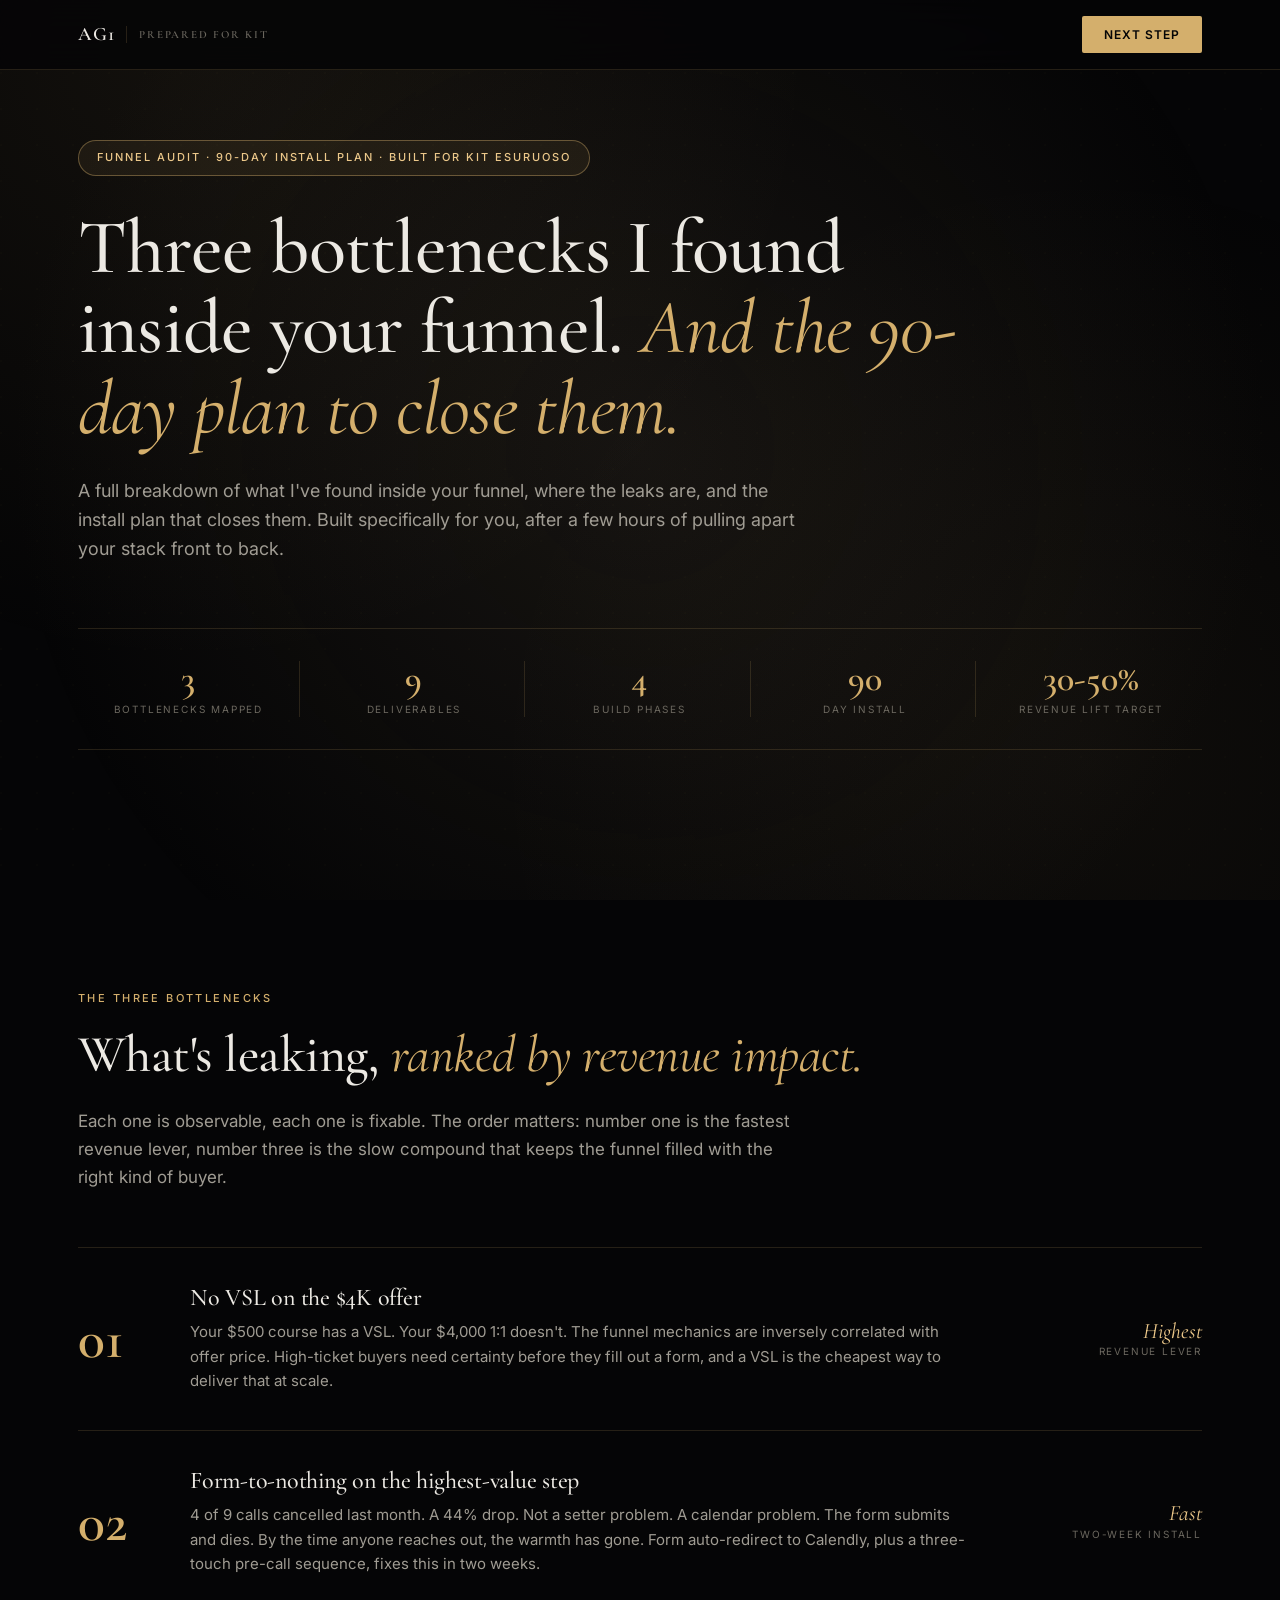
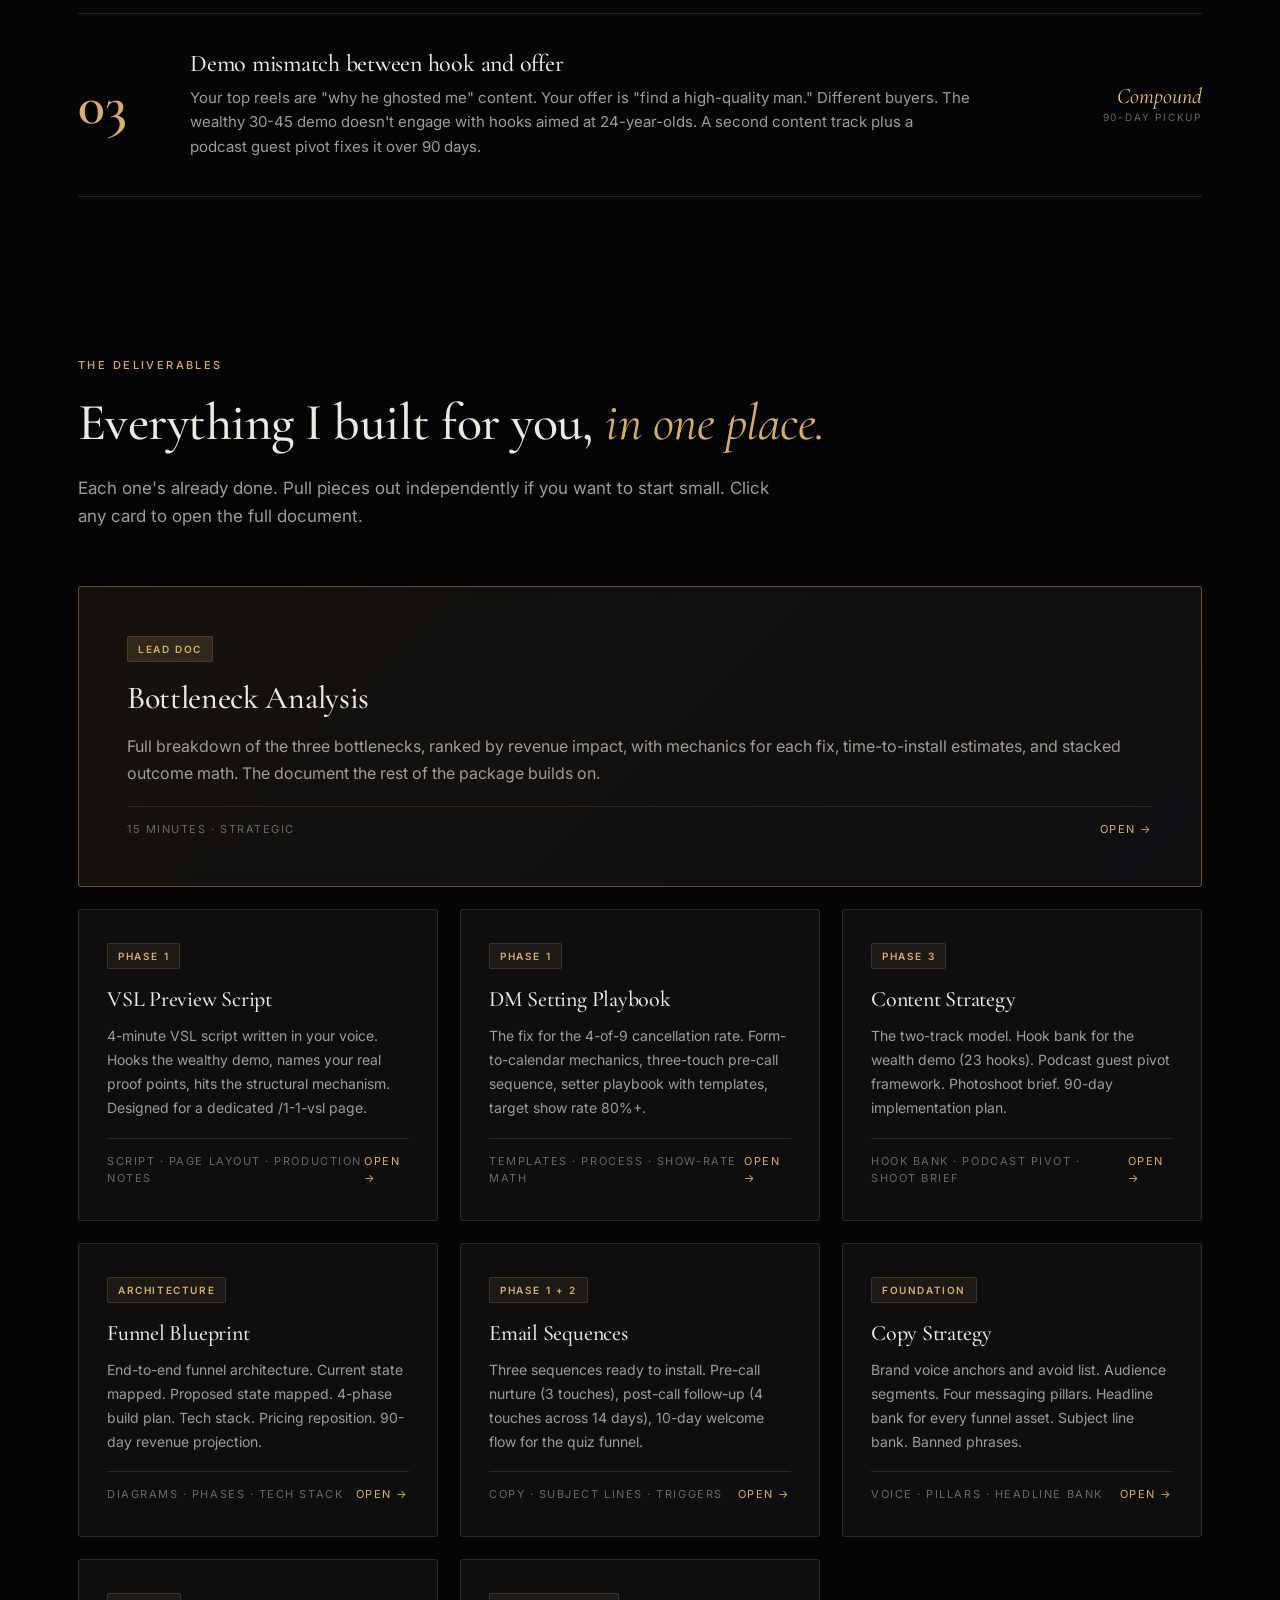
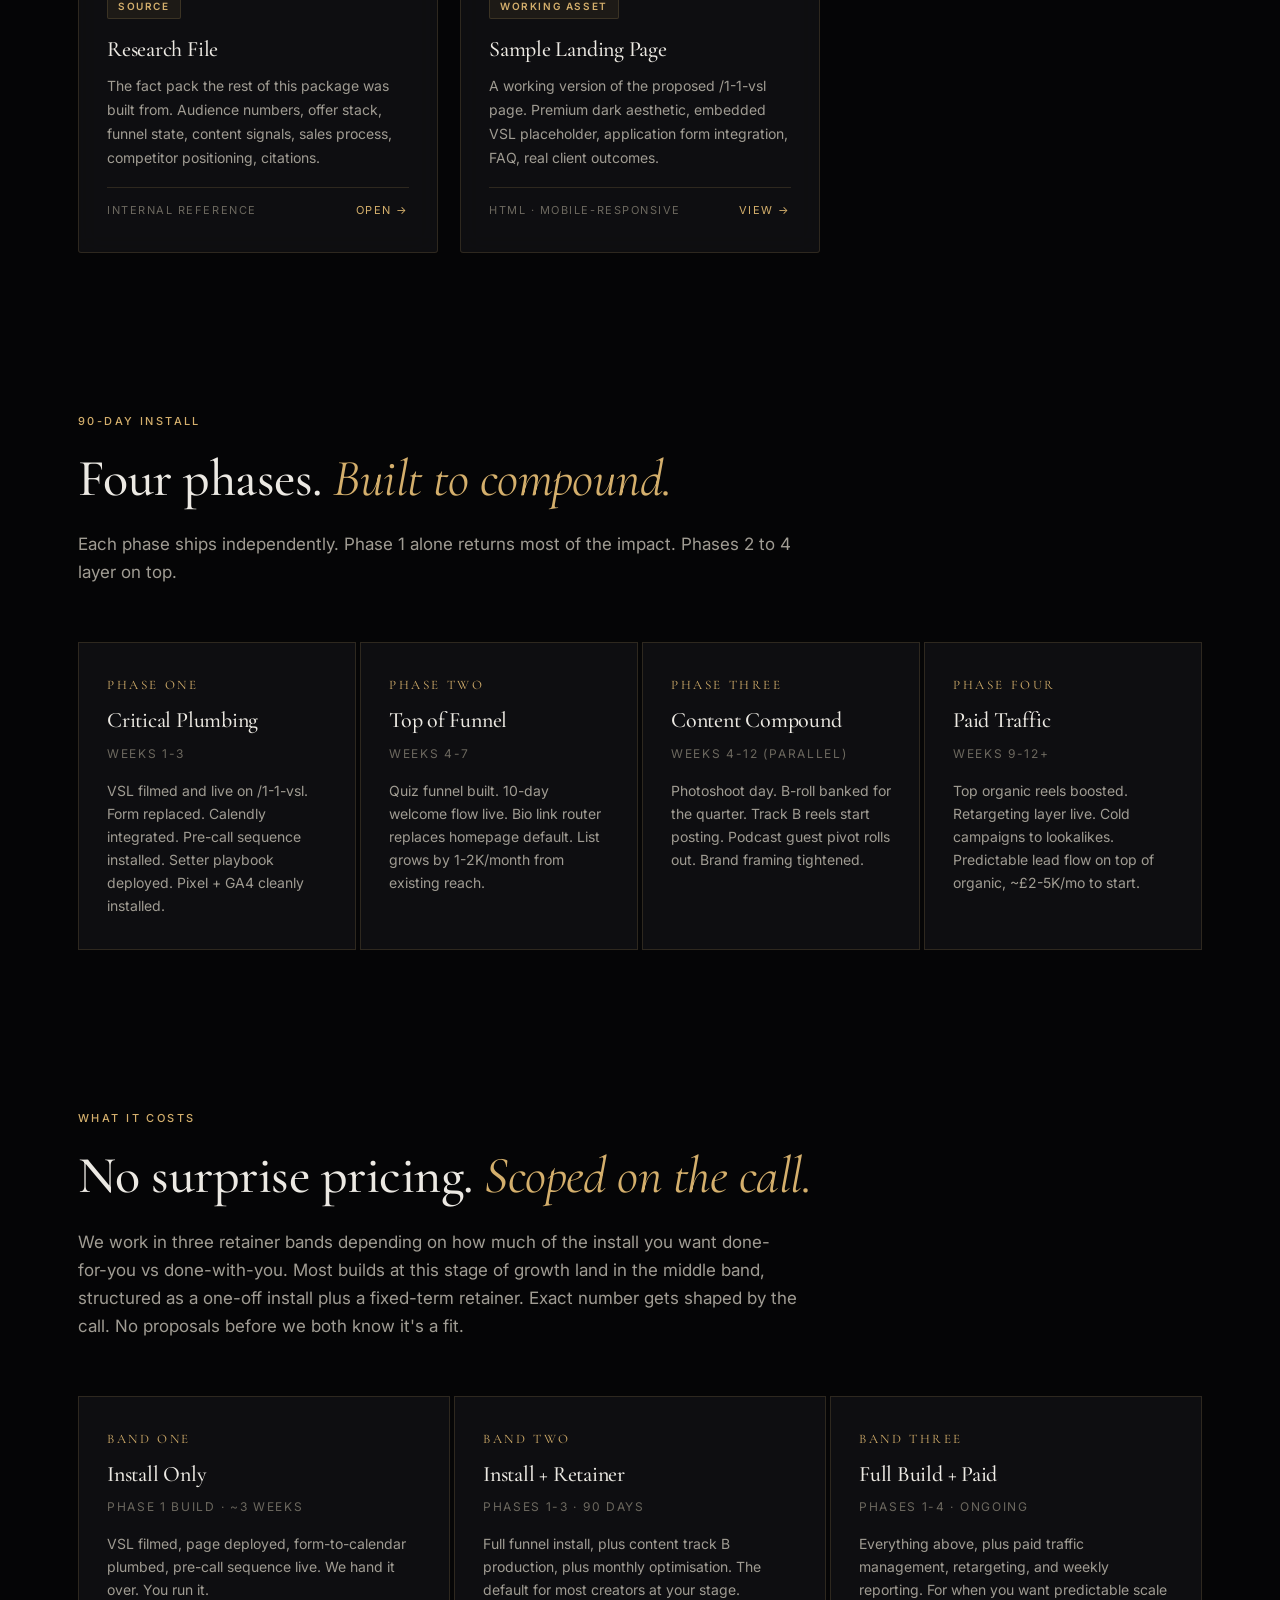
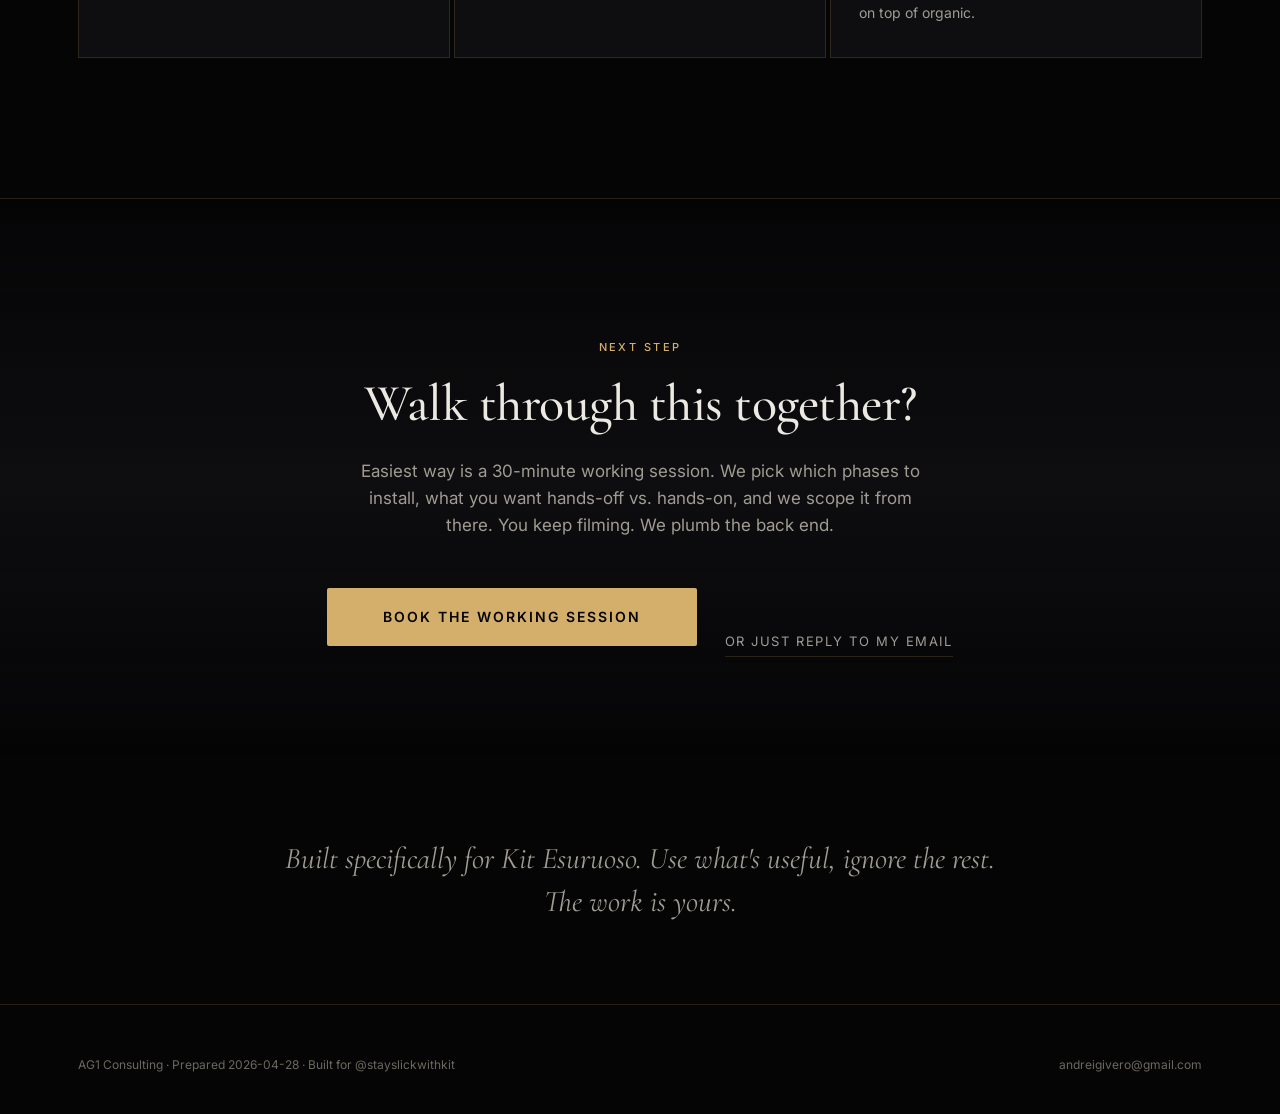
==== index.html @ bfc470e6 "Polish hub: HTML deliverables, OG tags, costs section, dollar reframing" ====
<!DOCTYPE html>
<html lang="en">
<head>
<meta charset="UTF-8">
<meta name="viewport" content="width=device-width, initial-scale=1.0">
<title>For Kit · Funnel Audit + 90-Day Install Plan · AG1 Consulting</title>
<meta name="description" content="Built for Kit Esuruoso. Bottleneck analysis, VSL preview, funnel blueprint, content strategy, and full 90-day install plan.">
<meta name="robots" content="noindex">
<meta property="og:title" content="Funnel Audit + 90-Day Install Plan · For Kit">
<meta property="og:description" content="Three bottlenecks I found inside your funnel. The 90-day plan to close them.">
<meta property="og:type" content="website">
<meta property="og:url" content="https://andrei170.github.io/stayslickwithkit-hub/">
<meta property="og:image" content="https://andrei170.github.io/stayslickwithkit-hub/og-image.svg">
<meta name="twitter:card" content="summary_large_image">
<link rel="icon" type="image/svg+xml" href="favicon.svg">
<link rel="preconnect" href="https://fonts.googleapis.com">
<link rel="preconnect" href="https://fonts.gstatic.com" crossorigin>
<link href="https://fonts.googleapis.com/css2?family=Cormorant+Garamond:wght@400;500;600;700&family=Inter:wght@300;400;500;600;700&display=swap" rel="stylesheet">
<style>
  * { margin: 0; padding: 0; box-sizing: border-box; }
  :root {
    --bg-deep: #050506;
    --bg-elev: #0e0e10;
    --bg-card: rgba(20, 20, 24, 0.65);
    --gold: #d4af6c;
    --gold-bright: #ecc88a;
    --text-primary: #ece9e3;
    --text-secondary: #a09c93;
    --text-muted: #6c685f;
    --border: rgba(212, 175, 108, 0.16);
    --border-strong: rgba(212, 175, 108, 0.4);
    --accent-soft: rgba(212, 175, 108, 0.08);
  }
  html { scroll-behavior: smooth; }
  body {
    font-family: 'Inter', -apple-system, BlinkMacSystemFont, sans-serif;
    background: var(--bg-deep);
    color: var(--text-primary);
    line-height: 1.6;
    overflow-x: hidden;
  }
  body::before {
    content: '';
    position: fixed;
    inset: 0;
    background:
      radial-gradient(circle at 15% 5%, rgba(212, 175, 108, 0.07), transparent 45%),
      radial-gradient(circle at 85% 85%, rgba(212, 175, 108, 0.05), transparent 45%),
      radial-gradient(circle at 50% 50%, rgba(40, 35, 28, 0.5), transparent 80%);
    pointer-events: none;
    z-index: 0;
  }
  body::after {
    content: '';
    position: fixed;
    inset: 0;
    background-image: radial-gradient(circle at 1px 1px, rgba(212, 175, 108, 0.04) 1px, transparent 0);
    background-size: 36px 36px;
    pointer-events: none;
    z-index: 0;
    opacity: 0.5;
  }
  .container {
    max-width: 1180px;
    margin: 0 auto;
    padding: 0 28px;
    position: relative;
    z-index: 1;
  }
  h1, h2, h3, .display {
    font-family: 'Cormorant Garamond', Georgia, serif;
    font-weight: 500;
    letter-spacing: -0.01em;
    line-height: 1.15;
  }
  .nav {
    position: fixed;
    top: 0;
    left: 0;
    right: 0;
    padding: 16px 0;
    background: rgba(5, 5, 6, 0.85);
    backdrop-filter: blur(18px);
    -webkit-backdrop-filter: blur(18px);
    border-bottom: 1px solid var(--border);
    z-index: 100;
  }
  .nav-inner {
    display: flex;
    justify-content: space-between;
    align-items: center;
  }
  .logo-mark {
    display: flex;
    align-items: center;
    gap: 12px;
    font-family: 'Cormorant Garamond', serif;
    font-size: 19px;
    font-weight: 600;
    letter-spacing: 0.04em;
  }
  .logo-mark .for-kit {
    color: var(--text-muted);
    font-size: 11px;
    letter-spacing: 0.16em;
    text-transform: uppercase;
    padding-left: 12px;
    border-left: 1px solid var(--border);
  }
  .nav-cta {
    padding: 9px 22px;
    background: var(--gold);
    color: var(--bg-deep);
    border-radius: 2px;
    font-size: 12px;
    font-weight: 600;
    letter-spacing: 0.08em;
    text-transform: uppercase;
    text-decoration: none;
    transition: all 0.3s ease;
  }
  .nav-cta:hover {
    background: var(--gold-bright);
    transform: translateY(-1px);
  }
  .hero {
    padding: 140px 0 80px;
    position: relative;
  }
  .hero-eyebrow {
    display: inline-block;
    padding: 8px 18px;
    background: var(--accent-soft);
    border: 1px solid var(--border-strong);
    border-radius: 100px;
    font-size: 11px;
    font-weight: 500;
    letter-spacing: 0.18em;
    text-transform: uppercase;
    color: var(--gold-bright);
    margin-bottom: 32px;
  }
  .hero h1 {
    font-size: clamp(42px, 6vw, 78px);
    line-height: 1.05;
    margin-bottom: 28px;
    color: var(--text-primary);
    max-width: 940px;
  }
  .hero h1 em {
    color: var(--gold);
    font-style: italic;
    font-weight: 400;
  }
  .hero-sub {
    font-size: 18px;
    color: var(--text-secondary);
    max-width: 720px;
    margin-bottom: 48px;
    line-height: 1.6;
  }
  .loom-frame {
    position: relative;
    aspect-ratio: 16 / 9;
    width: 100%;
    max-width: 920px;
    margin: 0 auto 64px;
    border-radius: 4px;
    overflow: hidden;
    border: 1px solid var(--border-strong);
    box-shadow: 0 30px 80px rgba(0, 0, 0, 0.6), 0 0 60px rgba(212, 175, 108, 0.06);
    background: var(--bg-elev);
    display: flex;
    align-items: center;
    justify-content: center;
  }
  .loom-placeholder {
    text-align: center;
    color: var(--text-muted);
    font-size: 14px;
    letter-spacing: 0.06em;
    text-transform: uppercase;
    padding: 20px;
  }
  .loom-placeholder strong {
    color: var(--gold);
    display: block;
    margin-bottom: 8px;
    font-size: 18px;
    letter-spacing: 0.08em;
  }
  .stat-bar {
    display: grid;
    grid-template-columns: repeat(5, 1fr);
    gap: 4px;
    margin-bottom: 80px;
    padding: 32px 0;
    border-top: 1px solid var(--border);
    border-bottom: 1px solid var(--border);
  }
  .stat-item {
    text-align: center;
    padding: 0 12px;
    border-right: 1px solid var(--border);
  }
  .stat-item:last-child { border-right: 0; }
  .stat-num {
    font-family: 'Cormorant Garamond', serif;
    font-size: 36px;
    color: var(--gold);
    margin-bottom: 4px;
    font-weight: 600;
    line-height: 1;
  }
  .stat-label {
    font-size: 10px;
    letter-spacing: 0.18em;
    text-transform: uppercase;
    color: var(--text-muted);
  }
  section {
    padding: 80px 0;
    position: relative;
  }
  .section-label {
    font-size: 11px;
    font-weight: 500;
    letter-spacing: 0.22em;
    text-transform: uppercase;
    color: var(--gold);
    margin-bottom: 18px;
  }
  .section-title {
    font-size: clamp(32px, 4.5vw, 52px);
    margin-bottom: 22px;
    max-width: 880px;
  }
  .section-title em {
    color: var(--gold);
    font-style: italic;
    font-weight: 400;
  }
  .section-lead {
    font-size: 17px;
    color: var(--text-secondary);
    max-width: 720px;
    margin-bottom: 56px;
    line-height: 1.65;
  }
  .deliverable-grid {
    display: grid;
    grid-template-columns: repeat(auto-fit, minmax(320px, 1fr));
    gap: 22px;
  }
  .deliverable-card {
    padding: 32px 28px;
    background: var(--bg-card);
    border: 1px solid var(--border);
    border-radius: 3px;
    backdrop-filter: blur(12px);
    transition: all 0.4s ease;
    text-decoration: none;
    color: inherit;
    display: block;
    position: relative;
    overflow: hidden;
  }
  .deliverable-card::before {
    content: '';
    position: absolute;
    top: 0;
    left: 0;
    right: 0;
    height: 1px;
    background: linear-gradient(90deg, transparent, var(--gold), transparent);
    opacity: 0;
    transition: opacity 0.4s ease;
  }
  .deliverable-card:hover {
    transform: translateY(-4px);
    border-color: var(--border-strong);
    background: rgba(28, 24, 20, 0.85);
  }
  .deliverable-card:hover::before {
    opacity: 0.6;
  }
  .deliverable-tag {
    display: inline-block;
    padding: 4px 10px;
    background: var(--accent-soft);
    border: 1px solid var(--border);
    border-radius: 2px;
    font-size: 10px;
    font-weight: 600;
    letter-spacing: 0.16em;
    text-transform: uppercase;
    color: var(--gold);
    margin-bottom: 18px;
  }
  .deliverable-card h3 {
    font-size: 22px;
    margin-bottom: 12px;
    color: var(--text-primary);
  }
  .deliverable-card p {
    color: var(--text-secondary);
    font-size: 14px;
    line-height: 1.7;
    margin-bottom: 18px;
  }
  .deliverable-meta {
    font-size: 11px;
    letter-spacing: 0.14em;
    text-transform: uppercase;
    color: var(--text-muted);
    border-top: 1px solid var(--border);
    padding-top: 14px;
    display: flex;
    justify-content: space-between;
  }
  .deliverable-meta .arrow { color: var(--gold); }
  .featured-card {
    grid-column: 1 / -1;
    padding: 48px;
    background: linear-gradient(135deg, rgba(212, 175, 108, 0.08), rgba(20, 20, 24, 0.7));
    border: 1px solid var(--border-strong);
  }
  .featured-card .deliverable-tag {
    background: rgba(212, 175, 108, 0.15);
  }
  .featured-card h3 {
    font-size: 32px;
    margin-bottom: 16px;
  }
  .featured-card p {
    font-size: 16px;
  }
  .bottleneck-list {
    margin-top: 56px;
    border-top: 1px solid var(--border);
  }
  .bottleneck-row {
    display: grid;
    grid-template-columns: 80px 1fr 200px;
    gap: 32px;
    padding: 36px 0;
    border-bottom: 1px solid var(--border);
    align-items: center;
  }
  .bottleneck-num {
    font-family: 'Cormorant Garamond', serif;
    font-size: 56px;
    color: var(--gold);
    font-weight: 600;
    line-height: 1;
  }
  .bottleneck-content h3 {
    font-size: 24px;
    margin-bottom: 8px;
    color: var(--text-primary);
  }
  .bottleneck-content p {
    color: var(--text-secondary);
    font-size: 15px;
    line-height: 1.65;
  }
  .bottleneck-impact {
    text-align: right;
    font-family: 'Cormorant Garamond', serif;
    font-size: 22px;
    color: var(--gold-bright);
    font-style: italic;
    line-height: 1.3;
  }
  .bottleneck-impact .label {
    display: block;
    font-family: 'Inter', sans-serif;
    font-size: 10px;
    letter-spacing: 0.18em;
    text-transform: uppercase;
    color: var(--text-muted);
    font-style: normal;
    margin-bottom: 4px;
  }
  .phase-grid {
    display: grid;
    grid-template-columns: repeat(auto-fit, minmax(240px, 1fr));
    gap: 4px;
    margin-top: 56px;
  }
  .phase-card {
    padding: 32px 28px;
    background: var(--bg-card);
    border: 1px solid var(--border);
    position: relative;
  }
  .phase-card .phase-num {
    font-family: 'Cormorant Garamond', serif;
    font-size: 13px;
    letter-spacing: 0.2em;
    color: var(--gold);
    text-transform: uppercase;
    margin-bottom: 12px;
  }
  .phase-card h3 {
    font-size: 22px;
    margin-bottom: 10px;
    color: var(--text-primary);
  }
  .phase-card .phase-time {
    font-size: 12px;
    letter-spacing: 0.14em;
    text-transform: uppercase;
    color: var(--text-muted);
    margin-bottom: 16px;
  }
  .phase-card p {
    color: var(--text-secondary);
    font-size: 14px;
    line-height: 1.65;
  }
  .cta-section {
    text-align: center;
    padding: 140px 0 100px;
    background: linear-gradient(180deg, transparent, rgba(20, 20, 24, 0.6), transparent);
    margin-top: 60px;
    border-top: 1px solid var(--border);
  }
  .cta-section h2 {
    margin-bottom: 24px;
    max-width: 720px;
    margin-left: auto;
    margin-right: auto;
  }
  .cta-section p {
    color: var(--text-secondary);
    font-size: 17px;
    max-width: 560px;
    margin: 0 auto 48px;
    line-height: 1.6;
  }
  .cta-button {
    display: inline-block;
    padding: 18px 56px;
    background: var(--gold);
    color: var(--bg-deep);
    border-radius: 2px;
    font-size: 14px;
    font-weight: 600;
    letter-spacing: 0.14em;
    text-transform: uppercase;
    text-decoration: none;
    transition: all 0.3s ease;
    position: relative;
    overflow: hidden;
  }
  .cta-button::before {
    content: '';
    position: absolute;
    top: 0;
    left: -100%;
    width: 100%;
    height: 100%;
    background: linear-gradient(90deg, transparent, rgba(255,255,255,0.3), transparent);
    transition: left 0.6s ease;
  }
  .cta-button:hover {
    background: var(--gold-bright);
    transform: translateY(-2px);
    box-shadow: 0 12px 30px rgba(212, 175, 108, 0.3);
  }
  .cta-button:hover::before { left: 100%; }
  .cta-secondary {
    display: inline-block;
    margin-left: 24px;
    color: var(--text-secondary);
    font-size: 13px;
    letter-spacing: 0.12em;
    text-transform: uppercase;
    text-decoration: none;
    border-bottom: 1px solid var(--border);
    padding-bottom: 4px;
    transition: color 0.3s ease;
  }
  .cta-secondary:hover { color: var(--gold); }
  .closing-quote {
    text-align: center;
    padding: 80px 20px;
    font-family: 'Cormorant Garamond', serif;
    font-size: clamp(22px, 3vw, 30px);
    font-style: italic;
    color: var(--text-secondary);
    max-width: 760px;
    margin: 0 auto;
    line-height: 1.45;
  }
  footer {
    padding: 50px 0 40px;
    border-top: 1px solid var(--border);
    color: var(--text-muted);
    font-size: 12px;
  }
  .footer-inner {
    display: flex;
    justify-content: space-between;
    align-items: center;
    flex-wrap: wrap;
    gap: 16px;
  }
  .reveal {
    opacity: 0;
    transform: translateY(28px);
    transition: all 0.8s cubic-bezier(0.4, 0, 0.2, 1);
  }
  .reveal.visible {
    opacity: 1;
    transform: translateY(0);
  }
  @media (max-width: 768px) {
    .hero { padding: 110px 0 60px; }
    section { padding: 60px 0; }
    .stat-bar { grid-template-columns: repeat(2, 1fr); gap: 12px; }
    .stat-item { border-right: 0; padding: 12px 0; border-bottom: 1px solid var(--border); }
    .bottleneck-row { grid-template-columns: 1fr; gap: 16px; text-align: left; }
    .bottleneck-impact { text-align: left; }
    .featured-card { padding: 32px 24px; }
    .cta-secondary { margin-left: 0; margin-top: 16px; display: block; }
  }
</style>
</head>
<body>

<nav class="nav">
  <div class="container nav-inner">
    <div class="logo-mark">
      <span>AG1</span>
      <span class="for-kit">Prepared for Kit</span>
    </div>
    <a href="#book" class="nav-cta">Next Step</a>
  </div>
</nav>

<section class="hero">
  <div class="container">
    <span class="hero-eyebrow">Funnel Audit · 90-Day Install Plan · Built for Kit Esuruoso</span>
    <h1>Three bottlenecks I found inside your funnel. <em>And the 90-day plan to close them.</em></h1>
    <p class="hero-sub">A full breakdown of what I've found inside your funnel, where the leaks are, and the install plan that closes them. Built specifically for you, after a few hours of pulling apart your stack front to back.</p>

    <div class="stat-bar" style="margin-top: 64px;">
      <div class="stat-item">
        <div class="stat-num">3</div>
        <div class="stat-label">Bottlenecks Mapped</div>
      </div>
      <div class="stat-item">
        <div class="stat-num">9</div>
        <div class="stat-label">Deliverables</div>
      </div>
      <div class="stat-item">
        <div class="stat-num">4</div>
        <div class="stat-label">Build Phases</div>
      </div>
      <div class="stat-item">
        <div class="stat-num">90</div>
        <div class="stat-label">Day Install</div>
      </div>
      <div class="stat-item">
        <div class="stat-num">30-50%</div>
        <div class="stat-label">Revenue Lift Target</div>
      </div>
    </div>
  </div>
</section>

<section class="reveal">
  <div class="container">
    <div class="section-label">The Three Bottlenecks</div>
    <h2 class="section-title">What's leaking, <em>ranked by revenue impact.</em></h2>
    <p class="section-lead">Each one is observable, each one is fixable. The order matters: number one is the fastest revenue lever, number three is the slow compound that keeps the funnel filled with the right kind of buyer.</p>

    <div class="bottleneck-list">
      <div class="bottleneck-row">
        <div class="bottleneck-num">01</div>
        <div class="bottleneck-content">
          <h3>No VSL on the $4K offer</h3>
          <p>Your $500 course has a VSL. Your $4,000 1:1 doesn't. The funnel mechanics are inversely correlated with offer price. High-ticket buyers need certainty before they fill out a form, and a VSL is the cheapest way to deliver that at scale.</p>
        </div>
        <div class="bottleneck-impact">
          Highest
          <span class="label">Revenue Lever</span>
        </div>
      </div>

      <div class="bottleneck-row">
        <div class="bottleneck-num">02</div>
        <div class="bottleneck-content">
          <h3>Form-to-nothing on the highest-value step</h3>
          <p>4 of 9 calls cancelled last month. A 44% drop. Not a setter problem. A calendar problem. The form submits and dies. By the time anyone reaches out, the warmth has gone. Form auto-redirect to Calendly, plus a three-touch pre-call sequence, fixes this in two weeks.</p>
        </div>
        <div class="bottleneck-impact">
          Fast
          <span class="label">Two-Week Install</span>
        </div>
      </div>

      <div class="bottleneck-row">
        <div class="bottleneck-num">03</div>
        <div class="bottleneck-content">
          <h3>Demo mismatch between hook and offer</h3>
          <p>Your top reels are "why he ghosted me" content. Your offer is "find a high-quality man." Different buyers. The wealthy 30-45 demo doesn't engage with hooks aimed at 24-year-olds. A second content track plus a podcast guest pivot fixes it over 90 days.</p>
        </div>
        <div class="bottleneck-impact">
          Compound
          <span class="label">90-Day Pickup</span>
        </div>
      </div>
    </div>
  </div>
</section>

<section class="reveal">
  <div class="container">
    <div class="section-label">The Deliverables</div>
    <h2 class="section-title">Everything I built for you, <em>in one place.</em></h2>
    <p class="section-lead">Each one's already done. Pull pieces out independently if you want to start small. Click any card to open the full document.</p>

    <div class="deliverable-grid">

      <a href="bottleneck-analysis.html" class="deliverable-card featured-card">
        <span class="deliverable-tag">Lead Doc</span>
        <h3>Bottleneck Analysis</h3>
        <p>Full breakdown of the three bottlenecks, ranked by revenue impact, with mechanics for each fix, time-to-install estimates, and stacked outcome math. The document the rest of the package builds on.</p>
        <div class="deliverable-meta">
          <span>15 minutes · Strategic</span>
          <span class="arrow">Open →</span>
        </div>
      </a>

      <a href="vsl-preview.html" class="deliverable-card">
        <span class="deliverable-tag">Phase 1</span>
        <h3>VSL Preview Script</h3>
        <p>4-minute VSL script written in your voice. Hooks the wealthy demo, names your real proof points, hits the structural mechanism. Designed for a dedicated /1-1-vsl page.</p>
        <div class="deliverable-meta">
          <span>Script · Page Layout · Production Notes</span>
          <span class="arrow">Open →</span>
        </div>
      </a>

      <a href="dm-setting-playbook.html" class="deliverable-card">
        <span class="deliverable-tag">Phase 1</span>
        <h3>DM Setting Playbook</h3>
        <p>The fix for the 4-of-9 cancellation rate. Form-to-calendar mechanics, three-touch pre-call sequence, setter playbook with templates, target show rate 80%+.</p>
        <div class="deliverable-meta">
          <span>Templates · Process · Show-Rate Math</span>
          <span class="arrow">Open →</span>
        </div>
      </a>

      <a href="content-strategy.html" class="deliverable-card">
        <span class="deliverable-tag">Phase 3</span>
        <h3>Content Strategy</h3>
        <p>The two-track model. Hook bank for the wealth demo (23 hooks). Podcast guest pivot framework. Photoshoot brief. 90-day implementation plan.</p>
        <div class="deliverable-meta">
          <span>Hook Bank · Podcast Pivot · Shoot Brief</span>
          <span class="arrow">Open →</span>
        </div>
      </a>

      <a href="funnel-blueprint.html" class="deliverable-card">
        <span class="deliverable-tag">Architecture</span>
        <h3>Funnel Blueprint</h3>
        <p>End-to-end funnel architecture. Current state mapped. Proposed state mapped. 4-phase build plan. Tech stack. Pricing reposition. 90-day revenue projection.</p>
        <div class="deliverable-meta">
          <span>Diagrams · Phases · Tech Stack</span>
          <span class="arrow">Open →</span>
        </div>
      </a>

      <a href="email-sequence.html" class="deliverable-card">
        <span class="deliverable-tag">Phase 1 + 2</span>
        <h3>Email Sequences</h3>
        <p>Three sequences ready to install. Pre-call nurture (3 touches), post-call follow-up (4 touches across 14 days), 10-day welcome flow for the quiz funnel.</p>
        <div class="deliverable-meta">
          <span>Copy · Subject Lines · Triggers</span>
          <span class="arrow">Open →</span>
        </div>
      </a>

      <a href="copy-strategy.html" class="deliverable-card">
        <span class="deliverable-tag">Foundation</span>
        <h3>Copy Strategy</h3>
        <p>Brand voice anchors and avoid list. Audience segments. Four messaging pillars. Headline bank for every funnel asset. Subject line bank. Banned phrases.</p>
        <div class="deliverable-meta">
          <span>Voice · Pillars · Headline Bank</span>
          <span class="arrow">Open →</span>
        </div>
      </a>

      <a href="research.html" class="deliverable-card">
        <span class="deliverable-tag">Source</span>
        <h3>Research File</h3>
        <p>The fact pack the rest of this package was built from. Audience numbers, offer stack, funnel state, content signals, sales process, competitor positioning, citations.</p>
        <div class="deliverable-meta">
          <span>Internal Reference</span>
          <span class="arrow">Open →</span>
        </div>
      </a>

      <a href="landing-page.html" class="deliverable-card">
        <span class="deliverable-tag">Working Asset</span>
        <h3>Sample Landing Page</h3>
        <p>A working version of the proposed /1-1-vsl page. Premium dark aesthetic, embedded VSL placeholder, application form integration, FAQ, real client outcomes.</p>
        <div class="deliverable-meta">
          <span>HTML · Mobile-Responsive</span>
          <span class="arrow">View →</span>
        </div>
      </a>

    </div>
  </div>
</section>

<section class="reveal">
  <div class="container">
    <div class="section-label">90-Day Install</div>
    <h2 class="section-title">Four phases. <em>Built to compound.</em></h2>
    <p class="section-lead">Each phase ships independently. Phase 1 alone returns most of the impact. Phases 2 to 4 layer on top.</p>

    <div class="phase-grid">
      <div class="phase-card">
        <div class="phase-num">Phase One</div>
        <h3>Critical Plumbing</h3>
        <div class="phase-time">Weeks 1-3</div>
        <p>VSL filmed and live on /1-1-vsl. Form replaced. Calendly integrated. Pre-call sequence installed. Setter playbook deployed. Pixel + GA4 cleanly installed.</p>
      </div>
      <div class="phase-card">
        <div class="phase-num">Phase Two</div>
        <h3>Top of Funnel</h3>
        <div class="phase-time">Weeks 4-7</div>
        <p>Quiz funnel built. 10-day welcome flow live. Bio link router replaces homepage default. List grows by 1-2K/month from existing reach.</p>
      </div>
      <div class="phase-card">
        <div class="phase-num">Phase Three</div>
        <h3>Content Compound</h3>
        <div class="phase-time">Weeks 4-12 (parallel)</div>
        <p>Photoshoot day. B-roll banked for the quarter. Track B reels start posting. Podcast guest pivot rolls out. Brand framing tightened.</p>
      </div>
      <div class="phase-card">
        <div class="phase-num">Phase Four</div>
        <h3>Paid Traffic</h3>
        <div class="phase-time">Weeks 9-12+</div>
        <p>Top organic reels boosted. Retargeting layer live. Cold campaigns to lookalikes. Predictable lead flow on top of organic, ~£2-5K/mo to start.</p>
      </div>
    </div>
  </div>
</section>

<section class="reveal">
  <div class="container">
    <div class="section-label">What It Costs</div>
    <h2 class="section-title">No surprise pricing. <em>Scoped on the call.</em></h2>
    <p class="section-lead">We work in three retainer bands depending on how much of the install you want done-for-you vs done-with-you. Most builds at this stage of growth land in the middle band, structured as a one-off install plus a fixed-term retainer. Exact number gets shaped by the call. No proposals before we both know it's a fit.</p>
    <div style="display: grid; grid-template-columns: repeat(auto-fit, minmax(240px, 1fr)); gap: 4px; margin-top: 40px;">
      <div class="phase-card">
        <div class="phase-num">Band One</div>
        <h3>Install Only</h3>
        <div class="phase-time">Phase 1 build &middot; ~3 weeks</div>
        <p>VSL filmed, page deployed, form-to-calendar plumbed, pre-call sequence live. We hand it over. You run it.</p>
      </div>
      <div class="phase-card">
        <div class="phase-num">Band Two</div>
        <h3>Install + Retainer</h3>
        <div class="phase-time">Phases 1-3 &middot; 90 days</div>
        <p>Full funnel install, plus content track B production, plus monthly optimisation. The default for most creators at your stage.</p>
      </div>
      <div class="phase-card">
        <div class="phase-num">Band Three</div>
        <h3>Full Build + Paid</h3>
        <div class="phase-time">Phases 1-4 &middot; ongoing</div>
        <p>Everything above, plus paid traffic management, retargeting, and weekly reporting. For when you want predictable scale on top of organic.</p>
      </div>
    </div>
  </div>
</section>

<section class="cta-section reveal" id="book">
  <div class="container">
    <div class="section-label">Next Step</div>
    <h2 class="section-title">Walk through this together?</h2>
    <p>Easiest way is a 30-minute working session. We pick which phases to install, what you want hands-off vs. hands-on, and we scope it from there. You keep filming. We plumb the back end.</p>

    <a href="https://calendly.com/andrei-ag1/strategy" class="cta-button">Book the Working Session</a>
    <a href="mailto:andreigivero@gmail.com" class="cta-secondary">Or just reply to my email</a>
  </div>
</section>

<div class="closing-quote">
  Built specifically for Kit Esuruoso. Use what's useful, ignore the rest. The work is yours.
</div>

<footer>
  <div class="container footer-inner">
    <div>AG1 Consulting · Prepared 2026-04-28 · Built for @stayslickwithkit</div>
    <div>andreigivero@gmail.com</div>
  </div>
</footer>

<script>
  const observer = new IntersectionObserver((entries) => {
    entries.forEach(entry => { if (entry.isIntersecting) entry.target.classList.add('visible'); });
  }, { threshold: 0.1 });
  document.querySelectorAll('.reveal').forEach(el => observer.observe(el));
</script>

</body>
</html>
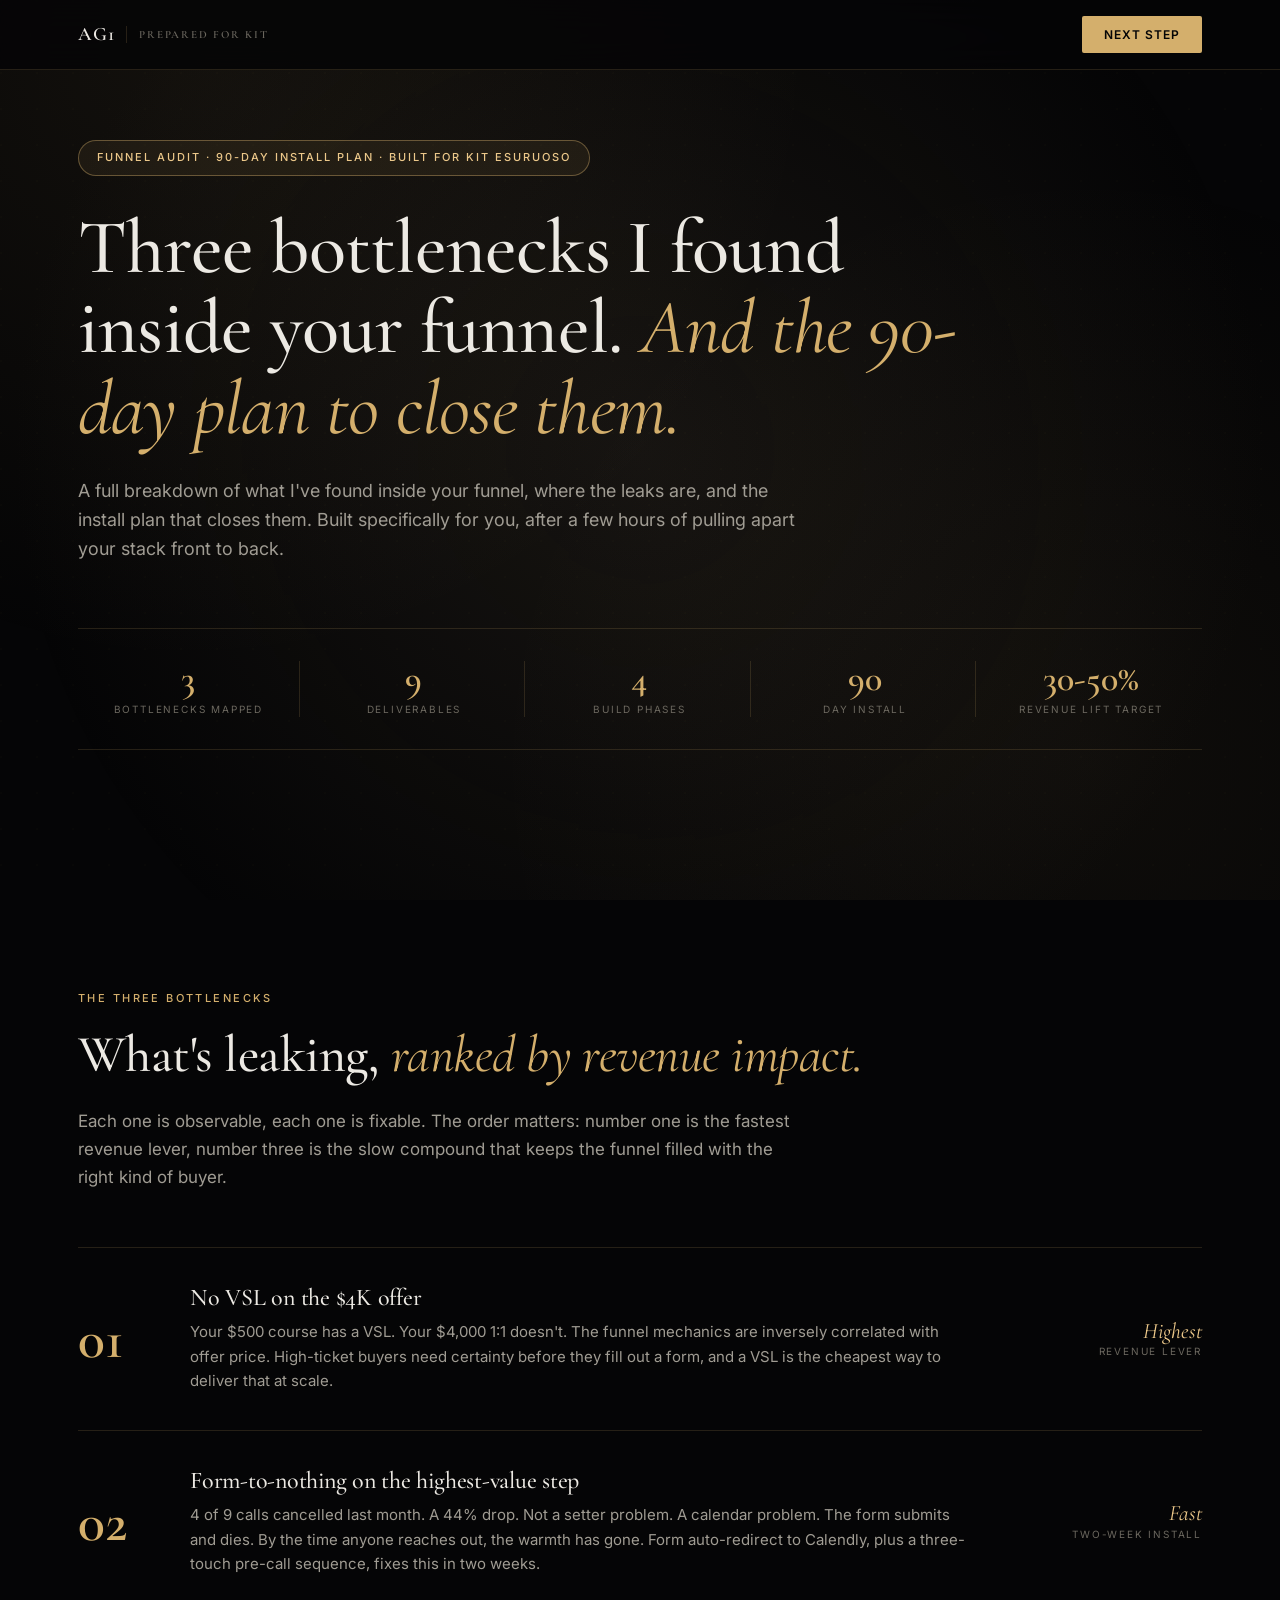
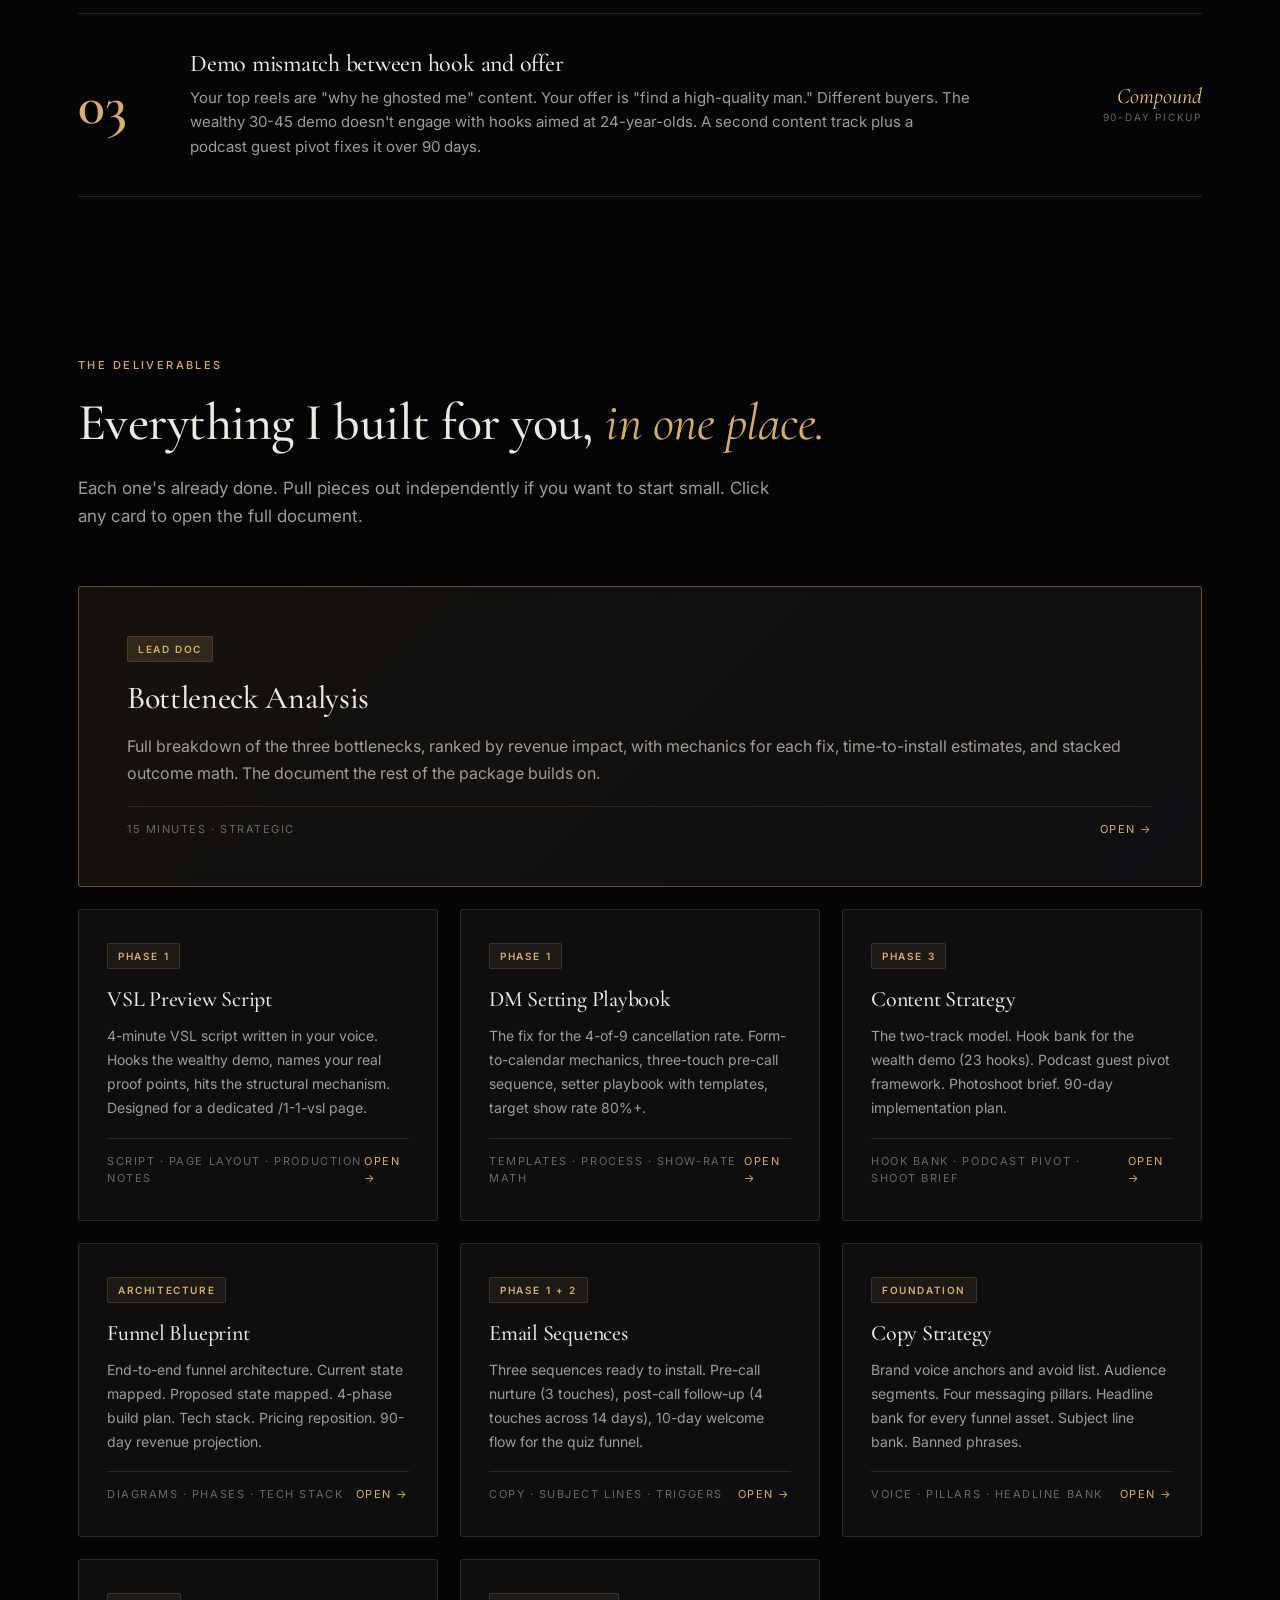
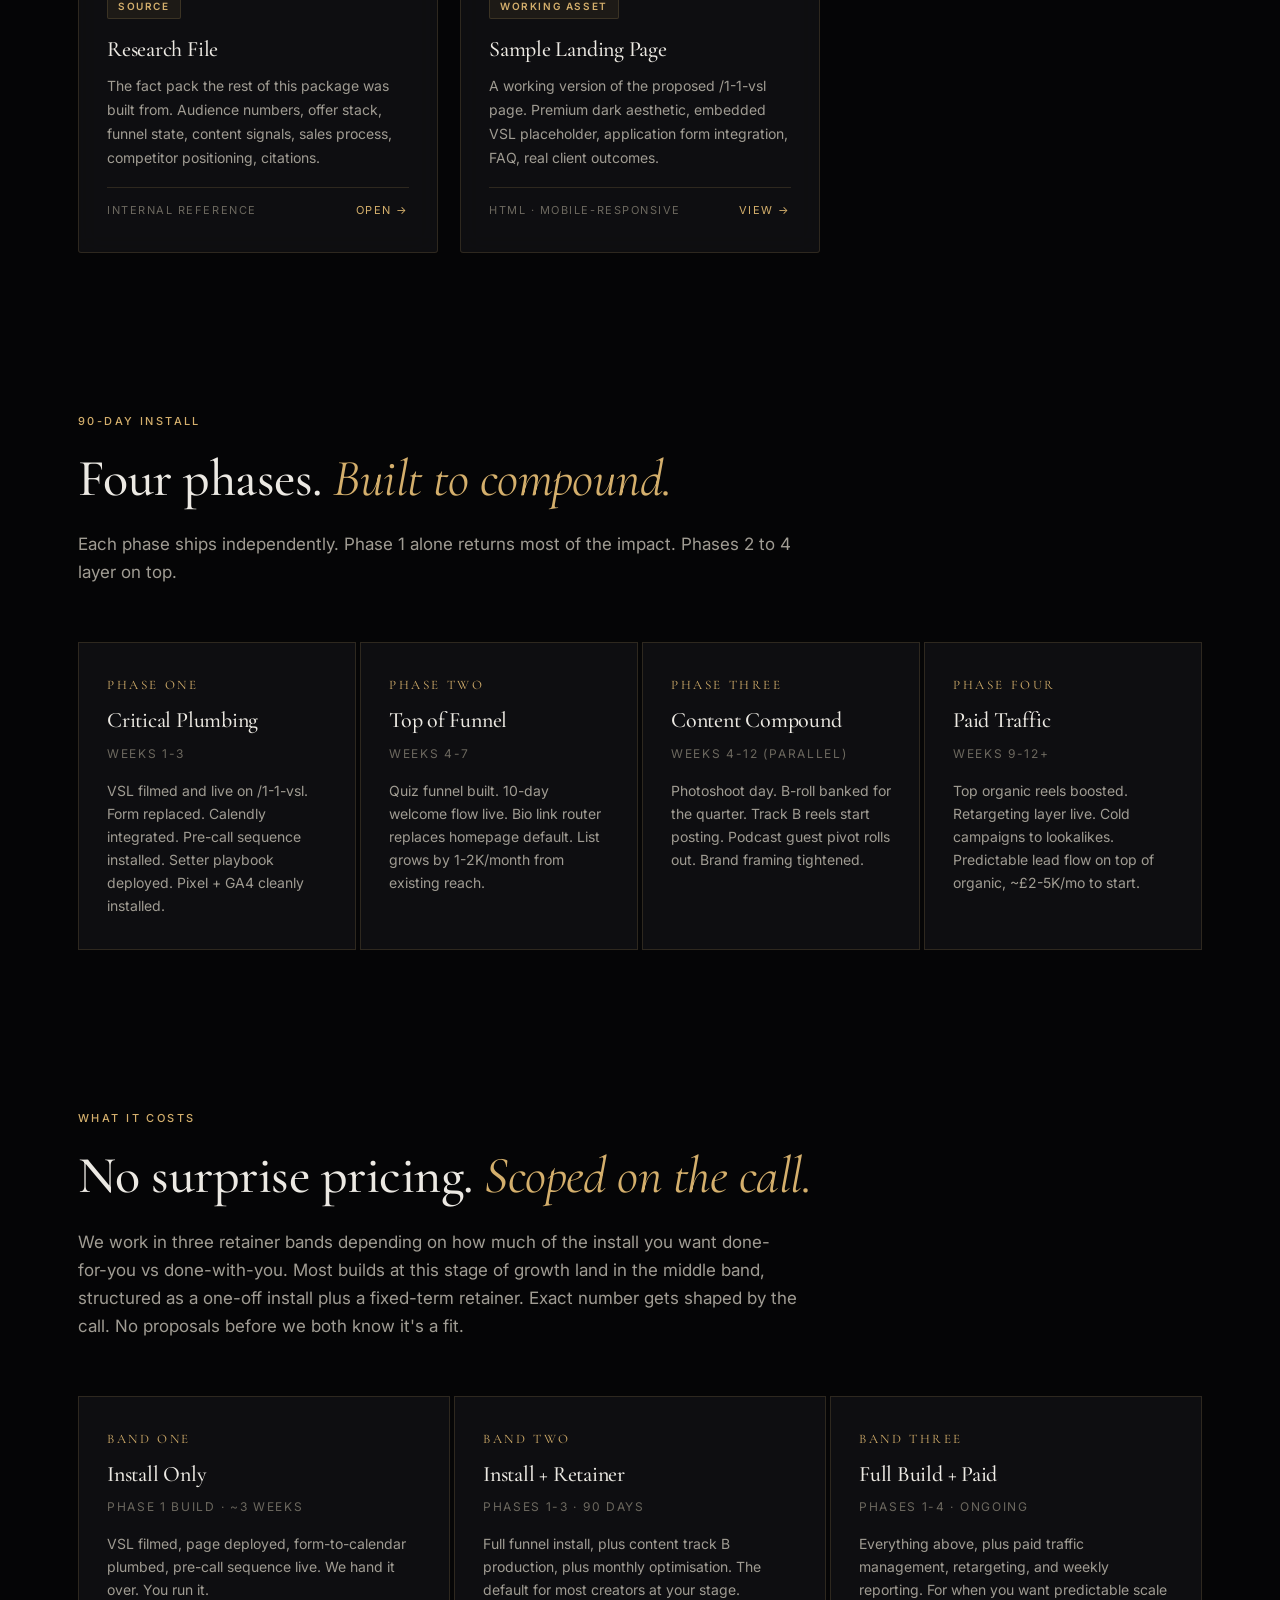
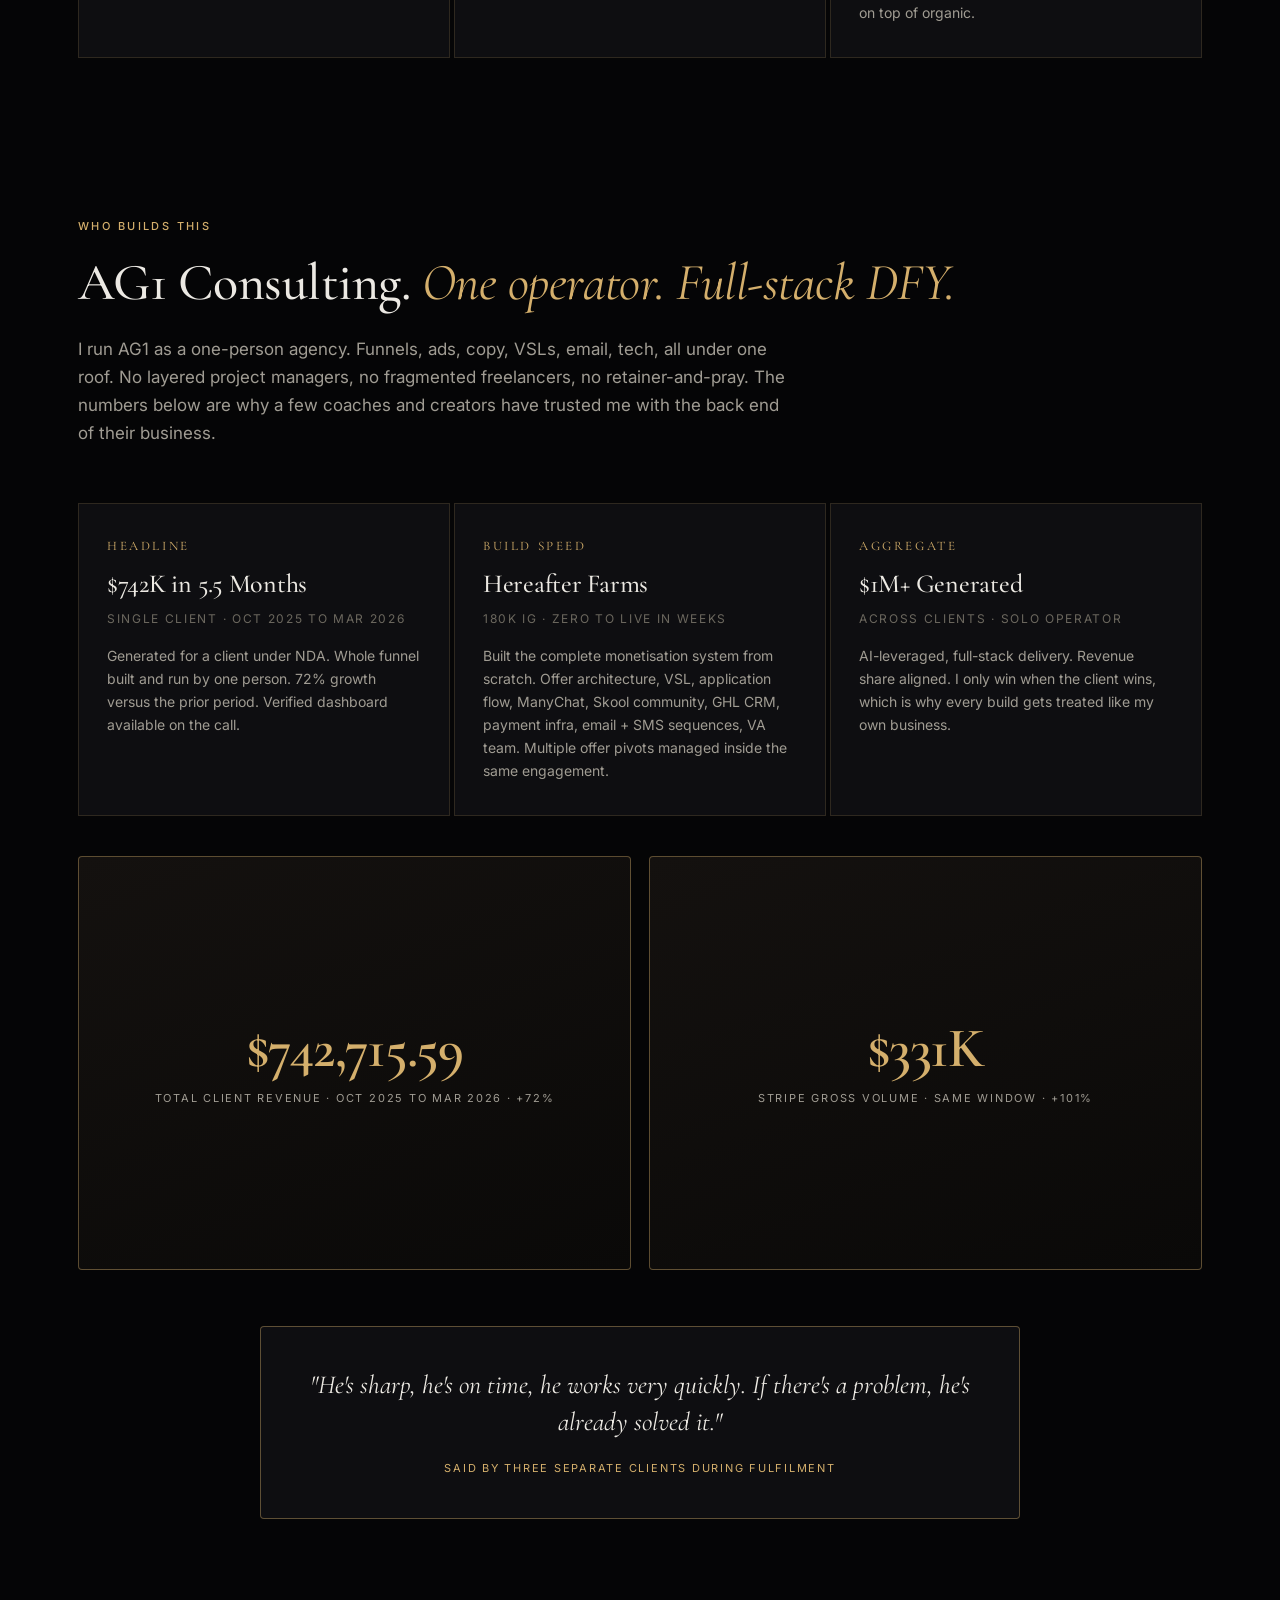
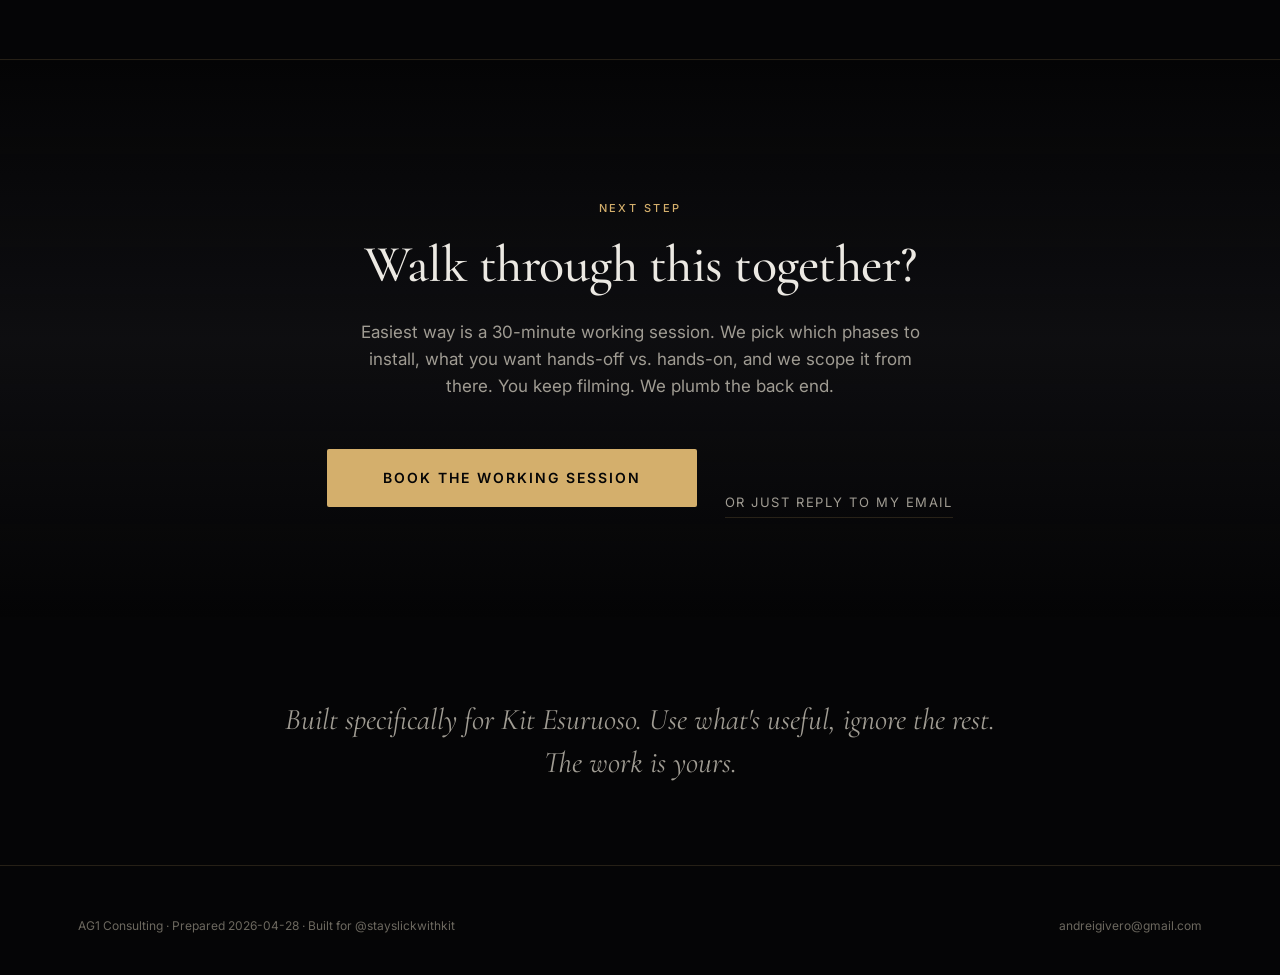
==== commit 617a7b31: "Real Calendly URL, real revenue numbers, AG1 proof section, screenshot slots" ====
--- a/index.html
+++ b/index.html
@@ -507,6 +507,63 @@
     flex-wrap: wrap;
     gap: 16px;
   }
+  .proof-gallery {
+    display: grid;
+    grid-template-columns: repeat(auto-fit, minmax(320px, 1fr));
+    gap: 18px;
+    margin-top: 40px;
+  }
+  .proof-shot {
+    position: relative;
+    display: block;
+    aspect-ratio: 4 / 3;
+    border-radius: 4px;
+    overflow: hidden;
+    border: 1px solid var(--border-strong);
+    background: linear-gradient(160deg, #14110f, #0a0908);
+    text-decoration: none;
+    transition: all 0.4s ease;
+  }
+  .proof-shot:hover {
+    transform: translateY(-4px);
+    border-color: var(--gold);
+    box-shadow: 0 18px 40px rgba(0,0,0,0.5), 0 0 30px rgba(212,175,108,0.08);
+  }
+  .proof-shot img {
+    width: 100%;
+    height: 100%;
+    object-fit: cover;
+    object-position: top;
+    display: block;
+  }
+  .proof-fallback-content {
+    display: none;
+    flex-direction: column;
+    align-items: center;
+    justify-content: center;
+    height: 100%;
+    text-align: center;
+    padding: 32px 24px;
+  }
+  .proof-shot.proof-fallback .proof-fallback-content {
+    display: flex;
+  }
+  .proof-num {
+    font-family: 'Cormorant Garamond', serif;
+    font-size: clamp(38px, 5vw, 56px);
+    font-weight: 600;
+    color: var(--gold);
+    line-height: 1;
+    margin-bottom: 14px;
+    letter-spacing: -0.02em;
+  }
+  .proof-label {
+    font-size: 11px;
+    letter-spacing: 0.16em;
+    text-transform: uppercase;
+    color: var(--text-secondary);
+    line-height: 1.5;
+  }
   .reveal {
     opacity: 0;
     transform: translateY(28px);
@@ -782,13 +839,64 @@
   </div>
 </section>
 
+<section class="reveal">
+  <div class="container">
+    <div class="section-label">Who Builds This</div>
+    <h2 class="section-title">AG1 Consulting. <em>One operator. Full-stack DFY.</em></h2>
+    <p class="section-lead">I run AG1 as a one-person agency. Funnels, ads, copy, VSLs, email, tech, all under one roof. No layered project managers, no fragmented freelancers, no retainer-and-pray. The numbers below are why a few coaches and creators have trusted me with the back end of their business.</p>
+
+    <div style="display: grid; grid-template-columns: repeat(auto-fit, minmax(220px, 1fr)); gap: 4px; margin-top: 40px;">
+      <div class="phase-card">
+        <div class="phase-num">Headline</div>
+        <h3 style="font-size: 26px;">$742K in 5.5 Months</h3>
+        <div class="phase-time">Single Client &middot; Oct 2025 to Mar 2026</div>
+        <p>Generated for a client under NDA. Whole funnel built and run by one person. 72% growth versus the prior period. Verified dashboard available on the call.</p>
+      </div>
+      <div class="phase-card">
+        <div class="phase-num">Build Speed</div>
+        <h3 style="font-size: 26px;">Hereafter Farms</h3>
+        <div class="phase-time">180K IG &middot; Zero to Live in Weeks</div>
+        <p>Built the complete monetisation system from scratch. Offer architecture, VSL, application flow, ManyChat, Skool community, GHL CRM, payment infra, email + SMS sequences, VA team. Multiple offer pivots managed inside the same engagement.</p>
+      </div>
+      <div class="phase-card">
+        <div class="phase-num">Aggregate</div>
+        <h3 style="font-size: 26px;">$1M+ Generated</h3>
+        <div class="phase-time">Across Clients &middot; Solo Operator</div>
+        <p>AI-leveraged, full-stack delivery. Revenue share aligned. I only win when the client wins, which is why every build gets treated like my own business.</p>
+      </div>
+    </div>
+
+    <div class="proof-gallery">
+      <a href="proof-revenue.png" class="proof-shot" target="_blank">
+        <img src="proof-revenue.png" alt="Client revenue dashboard: $742,715.59 total over 5.5 months, 72% growth" loading="lazy" onerror="this.parentElement.classList.add('proof-fallback'); this.style.display='none';">
+        <div class="proof-fallback-content">
+          <div class="proof-num">$742,715.59</div>
+          <div class="proof-label">Total Client Revenue &middot; Oct 2025 to Mar 2026 &middot; +72%</div>
+        </div>
+      </a>
+      <a href="proof-stripe.png" class="proof-shot" target="_blank">
+        <img src="proof-stripe.png" alt="Stripe gross volume: $331K, 101% growth" loading="lazy" onerror="this.parentElement.classList.add('proof-fallback'); this.style.display='none';">
+        <div class="proof-fallback-content">
+          <div class="proof-num">$331K</div>
+          <div class="proof-label">Stripe Gross Volume &middot; Same Window &middot; +101%</div>
+        </div>
+      </a>
+    </div>
+
+    <div style="max-width: 760px; margin: 56px auto 0; padding: 40px; background: var(--bg-card); border: 1px solid var(--border-strong); border-radius: 4px; text-align: center;">
+      <p style="font-family: 'Cormorant Garamond', serif; font-size: 26px; font-style: italic; color: var(--text-primary); line-height: 1.4; margin-bottom: 20px;">"He's sharp, he's on time, he works very quickly. If there's a problem, he's already solved it."</p>
+      <div style="font-size: 11px; letter-spacing: 0.16em; text-transform: uppercase; color: var(--gold);">Said by three separate clients during fulfilment</div>
+    </div>
+  </div>
+</section>
+
 <section class="cta-section reveal" id="book">
   <div class="container">
     <div class="section-label">Next Step</div>
     <h2 class="section-title">Walk through this together?</h2>
     <p>Easiest way is a 30-minute working session. We pick which phases to install, what you want hands-off vs. hands-on, and we scope it from there. You keep filming. We plumb the back end.</p>
 
-    <a href="https://calendly.com/andrei-ag1/strategy" class="cta-button">Book the Working Session</a>
+    <a href="https://calendly.com/ag-copy/call-with-andrei" class="cta-button">Book the Working Session</a>
     <a href="mailto:andreigivero@gmail.com" class="cta-secondary">Or just reply to my email</a>
   </div>
 </section>
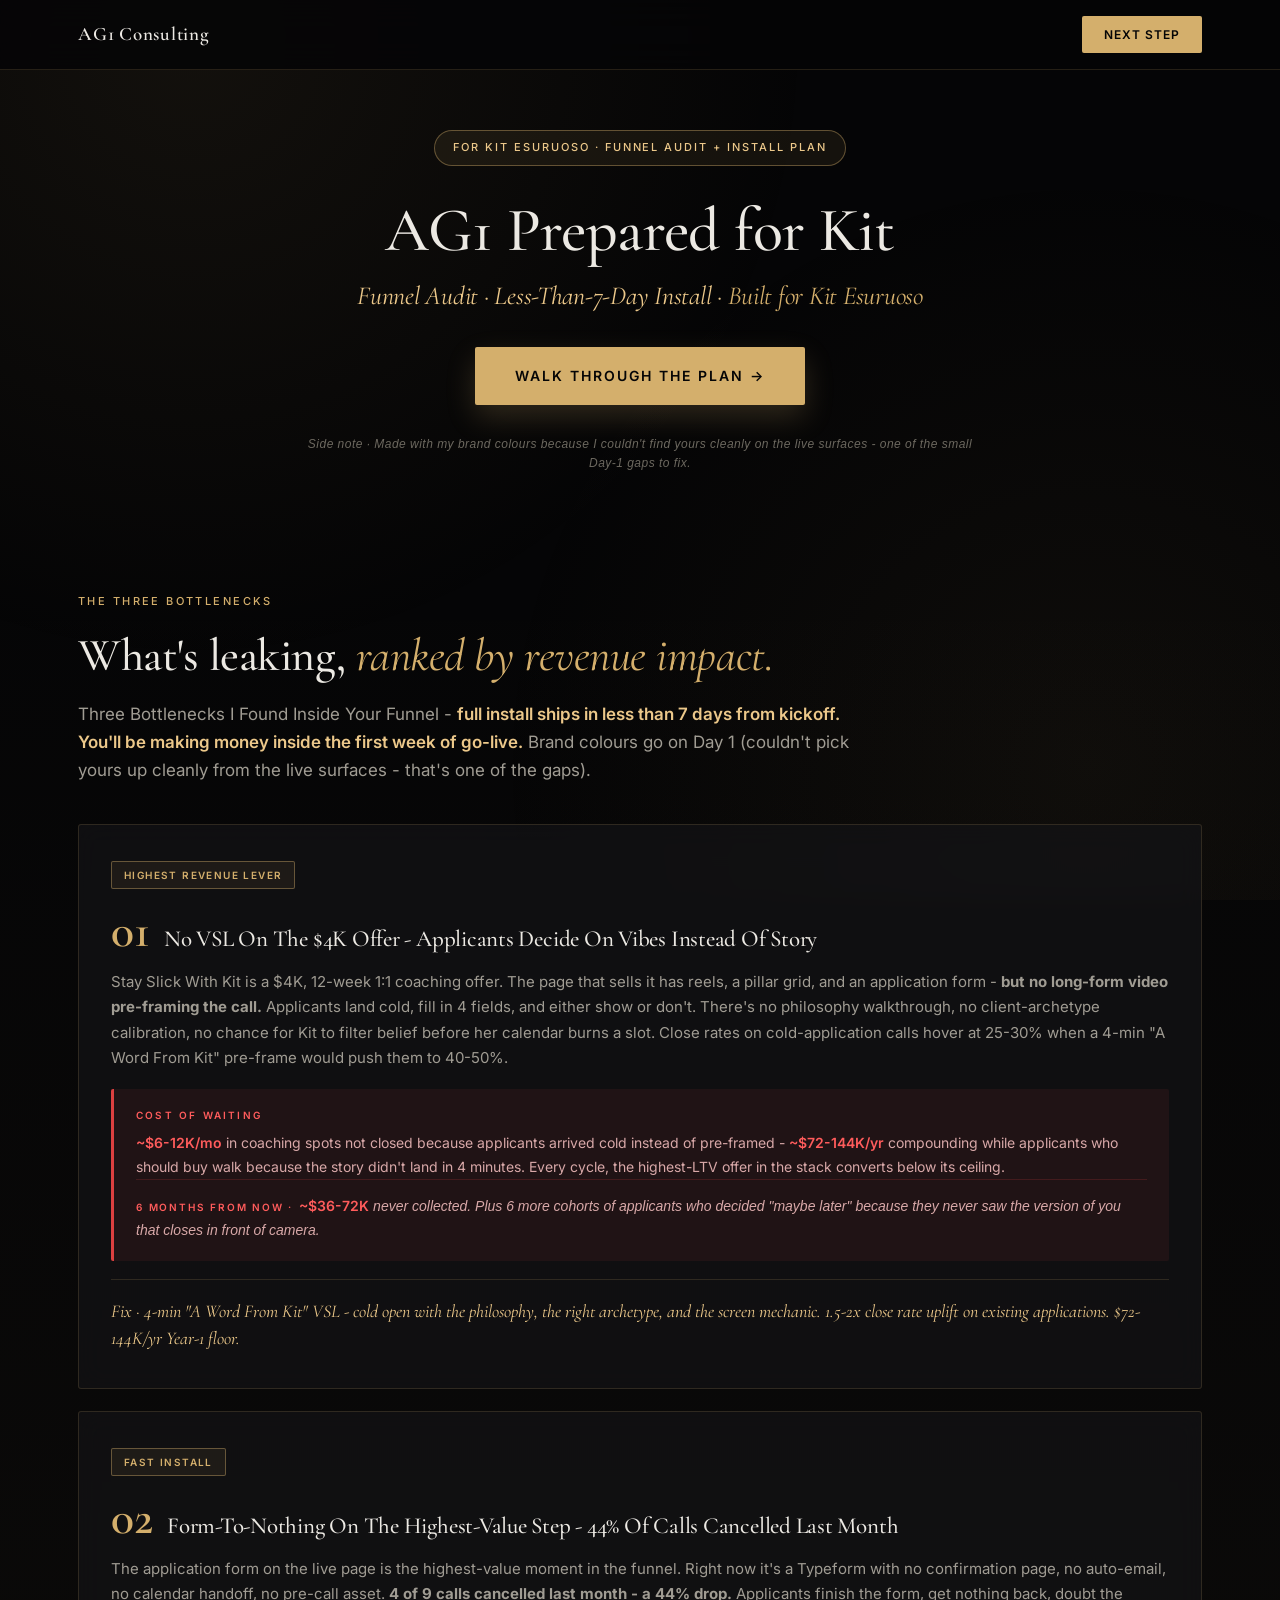
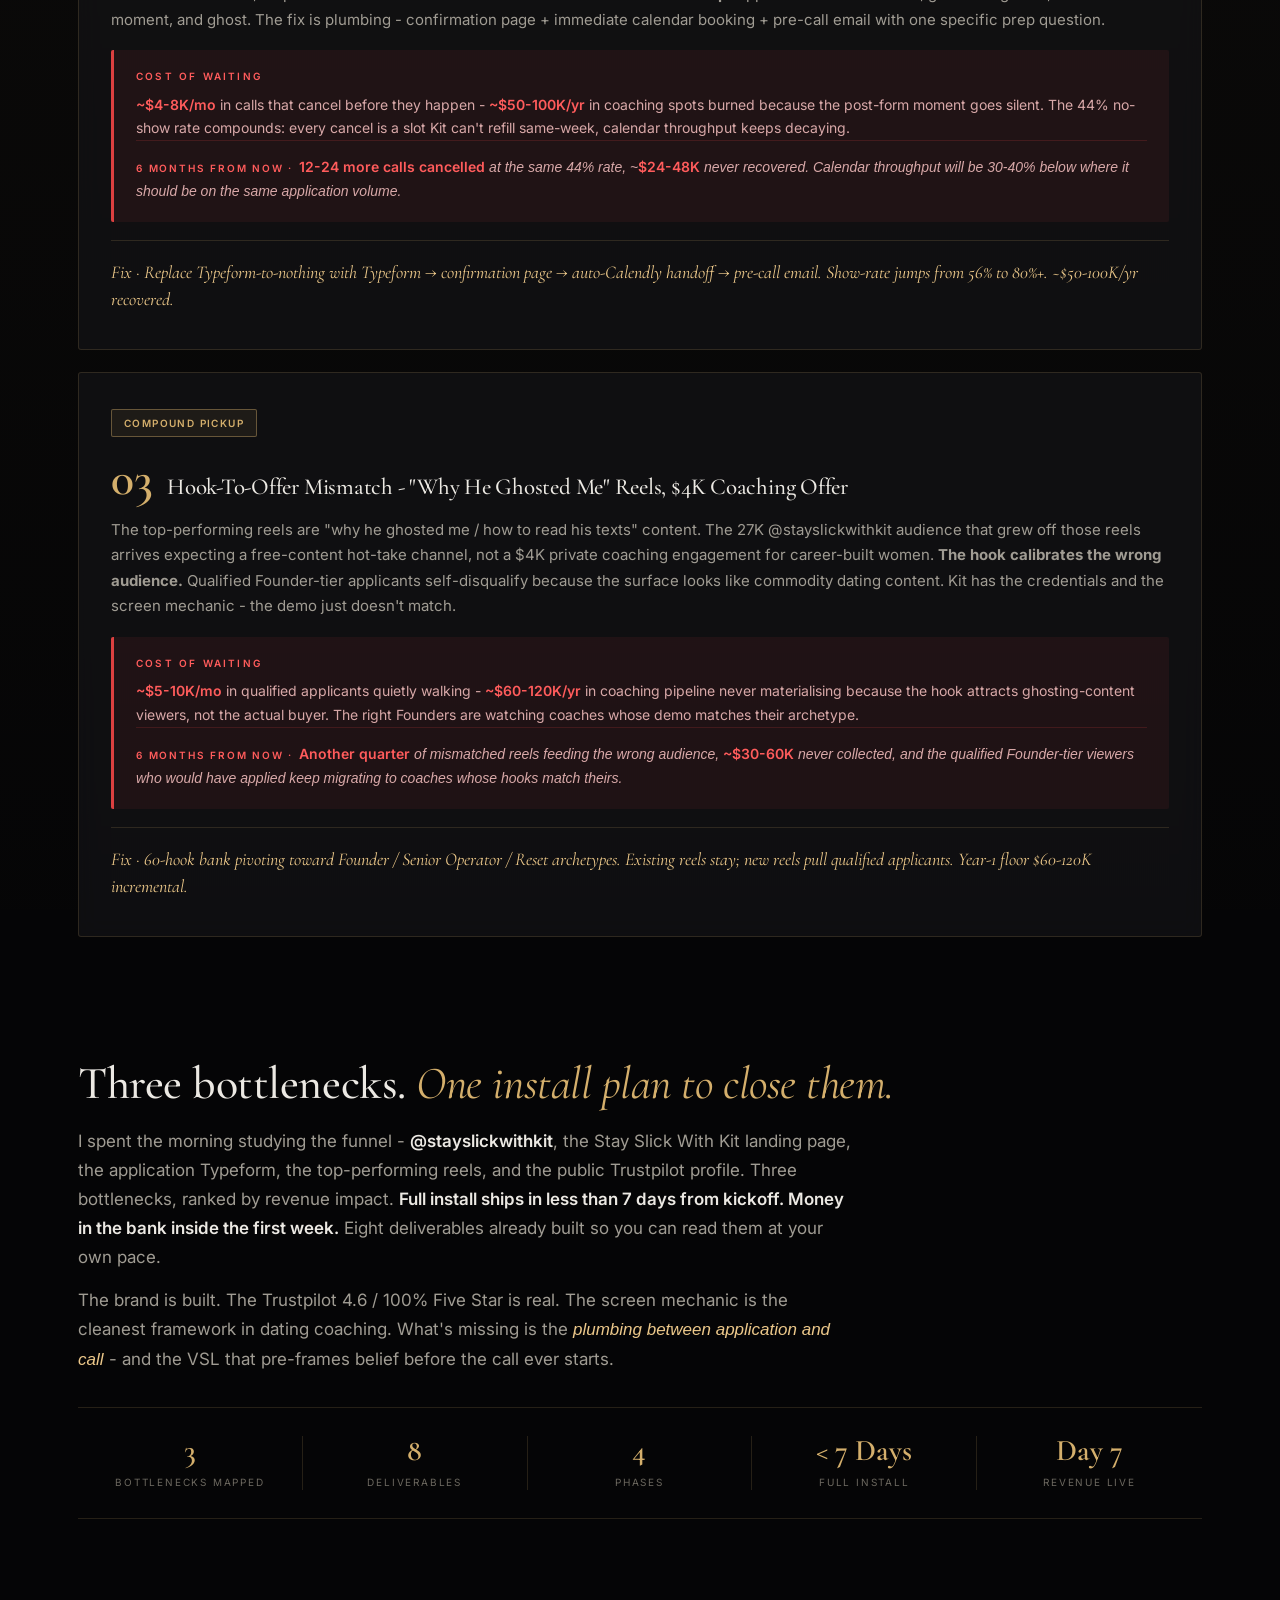
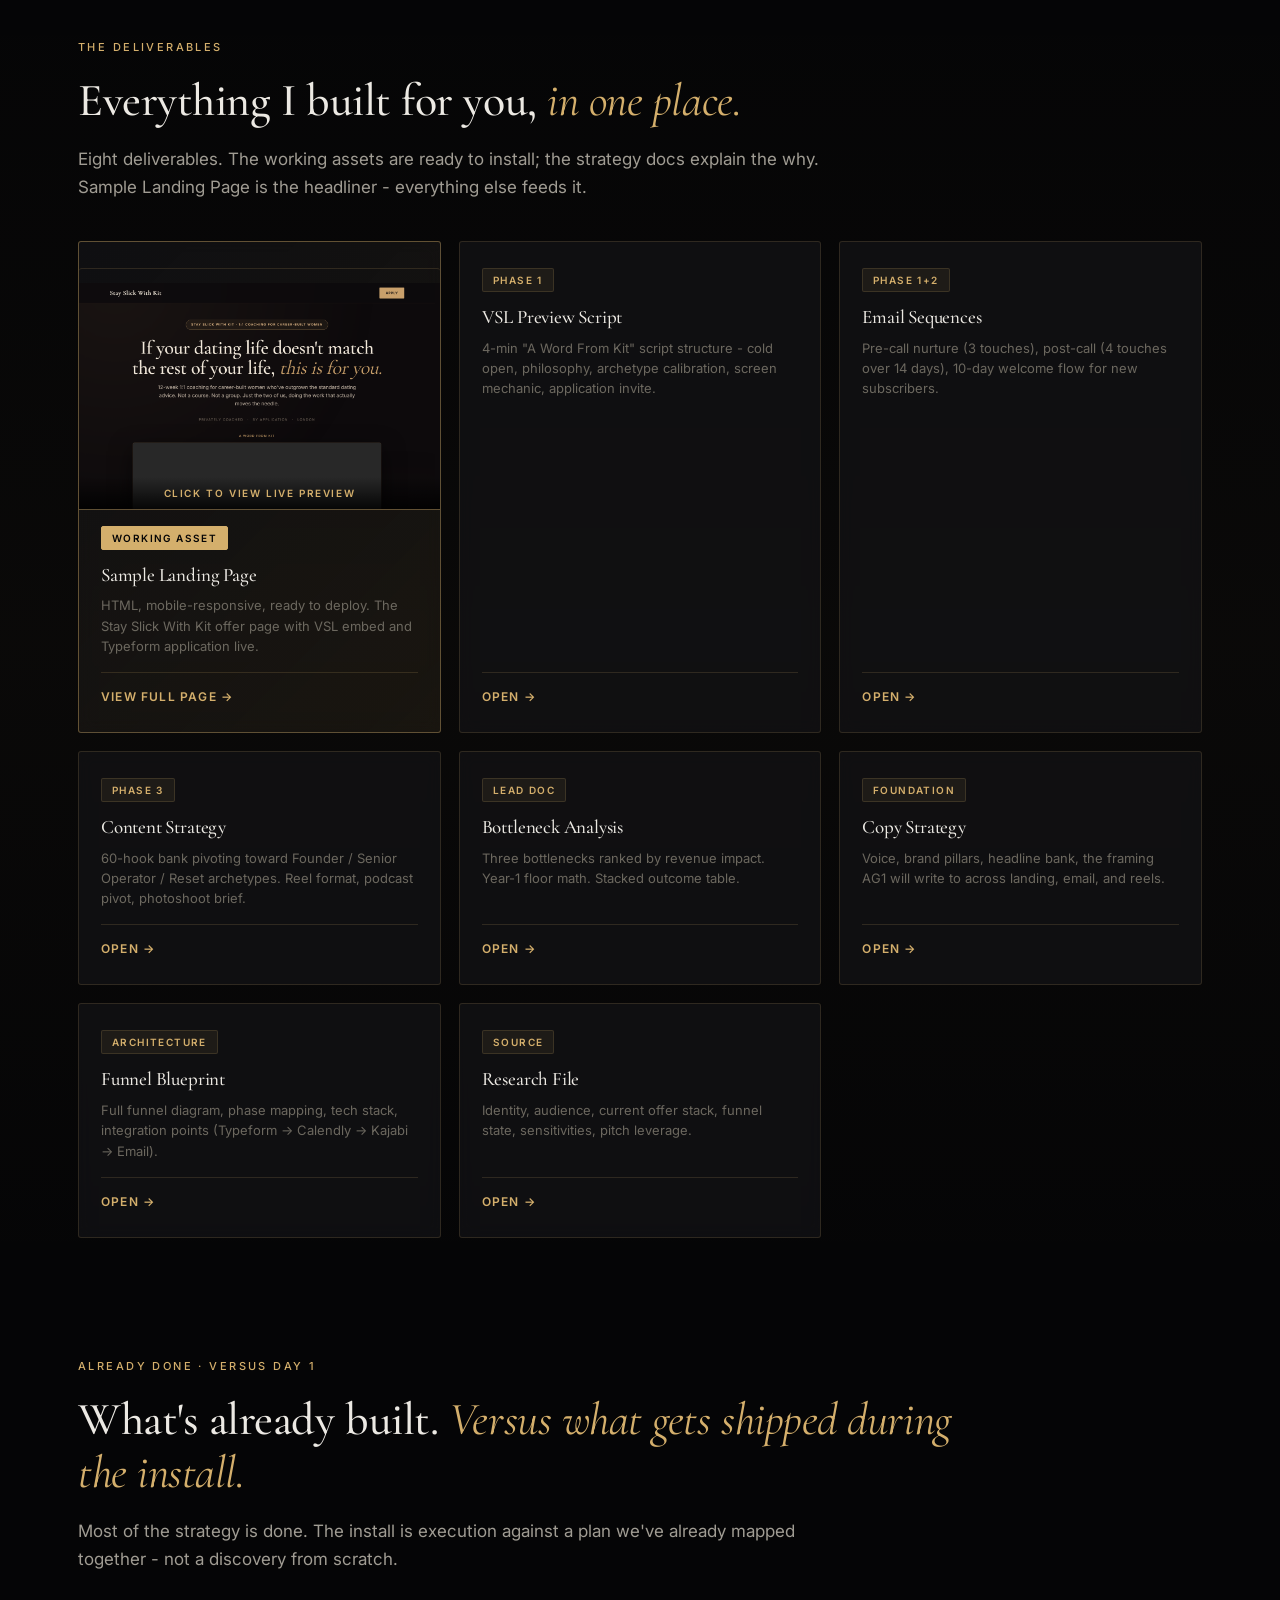
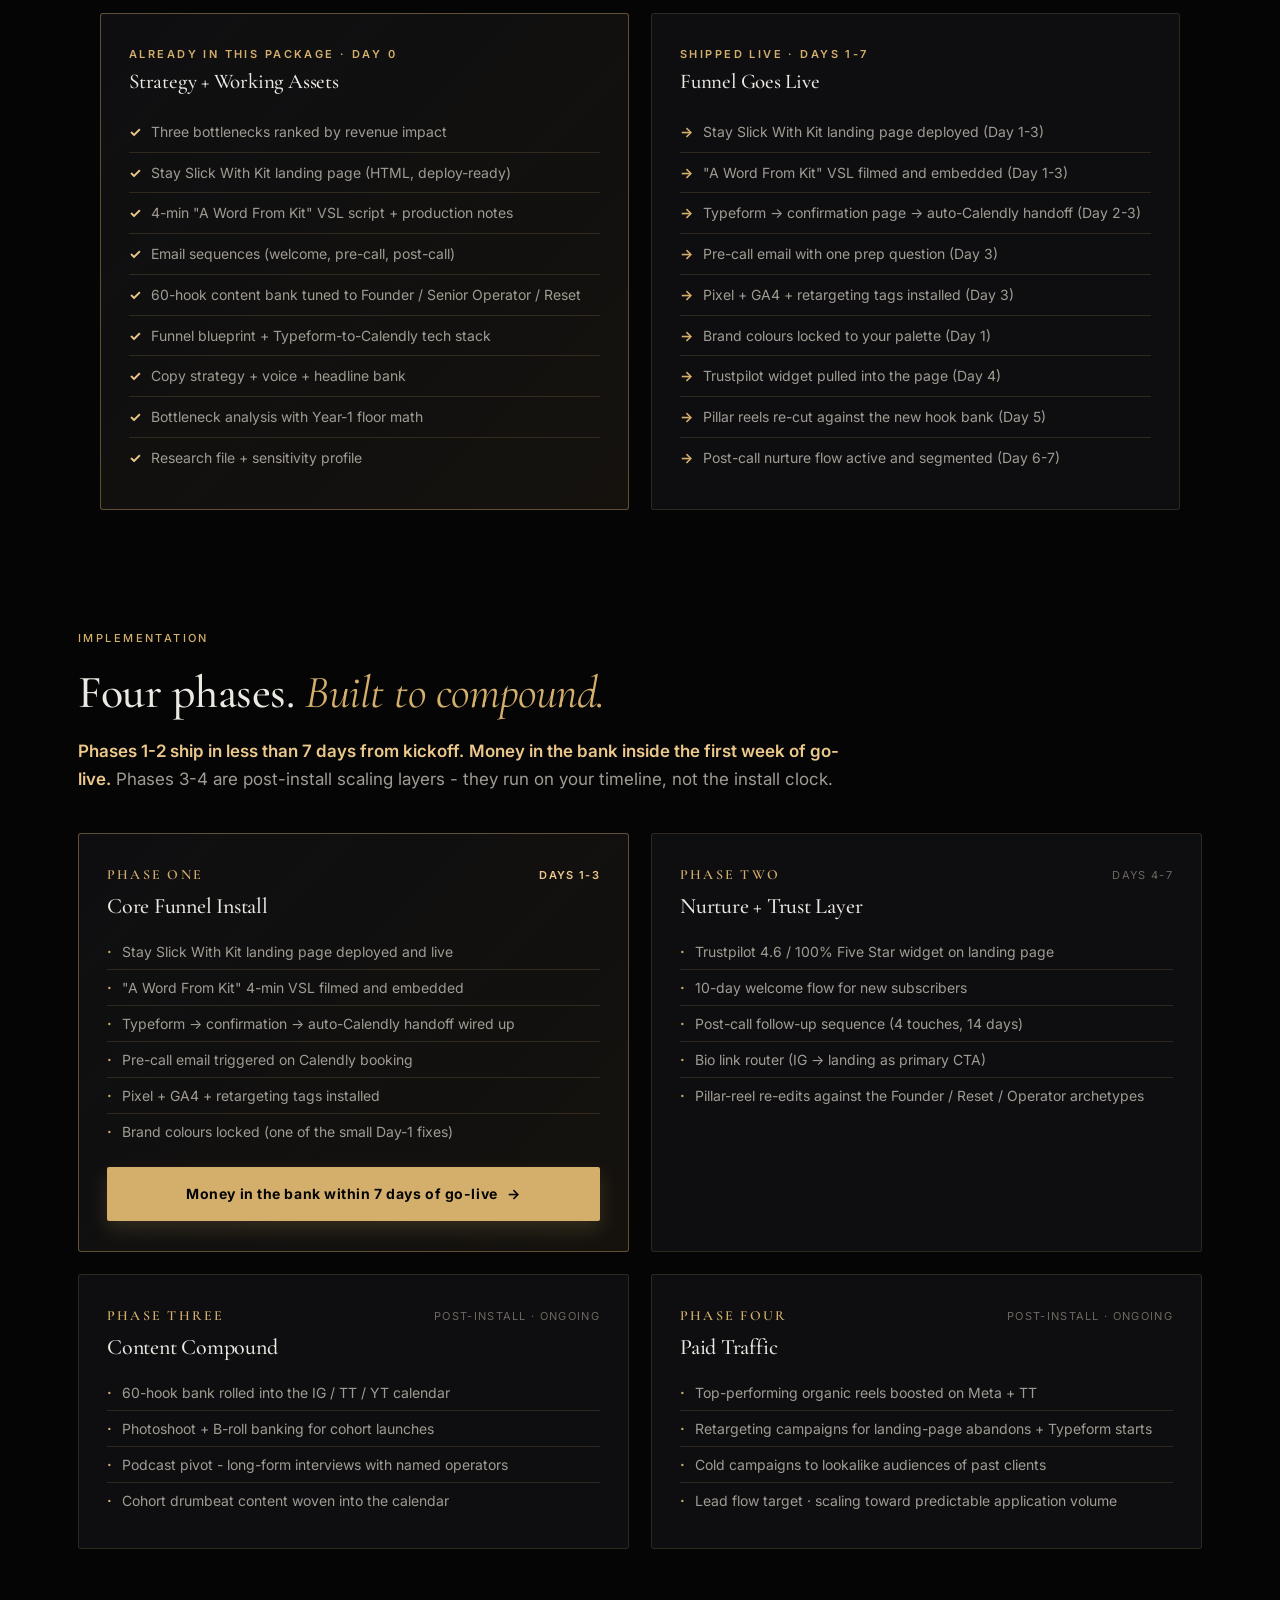
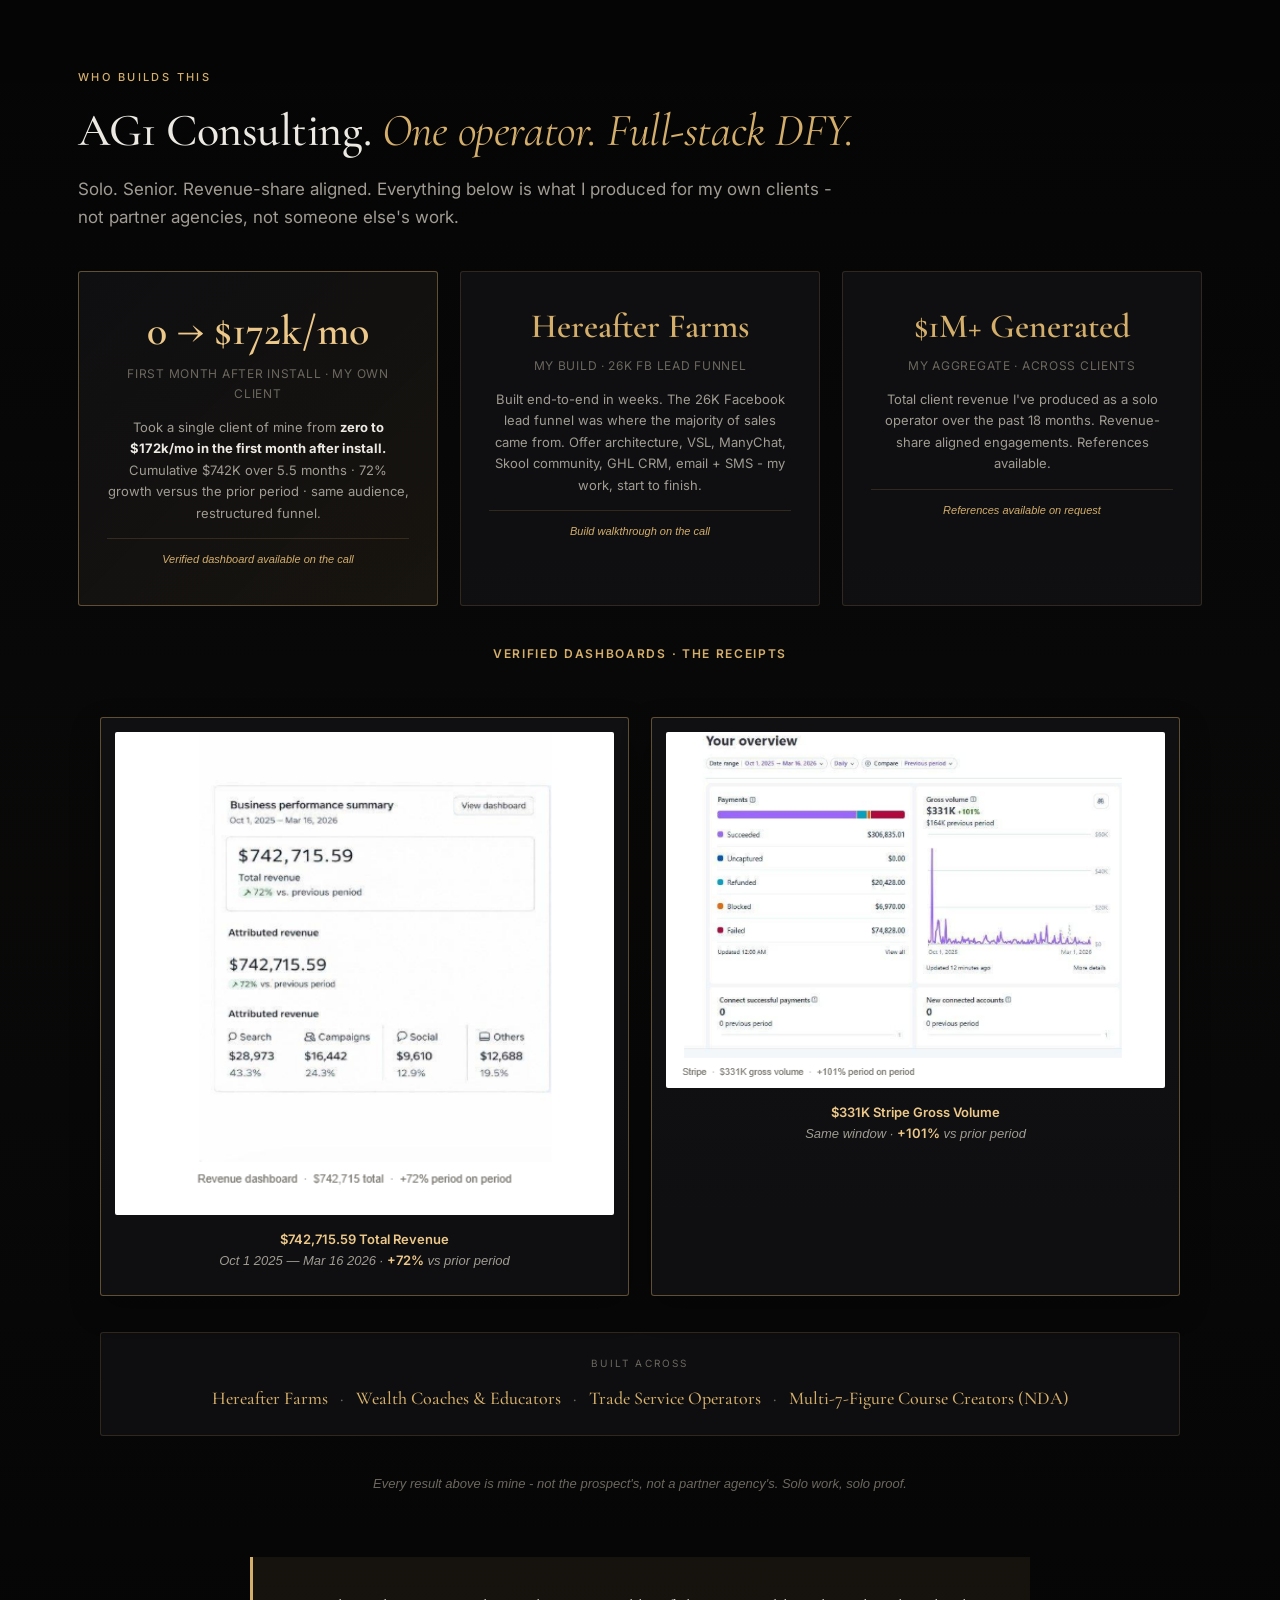
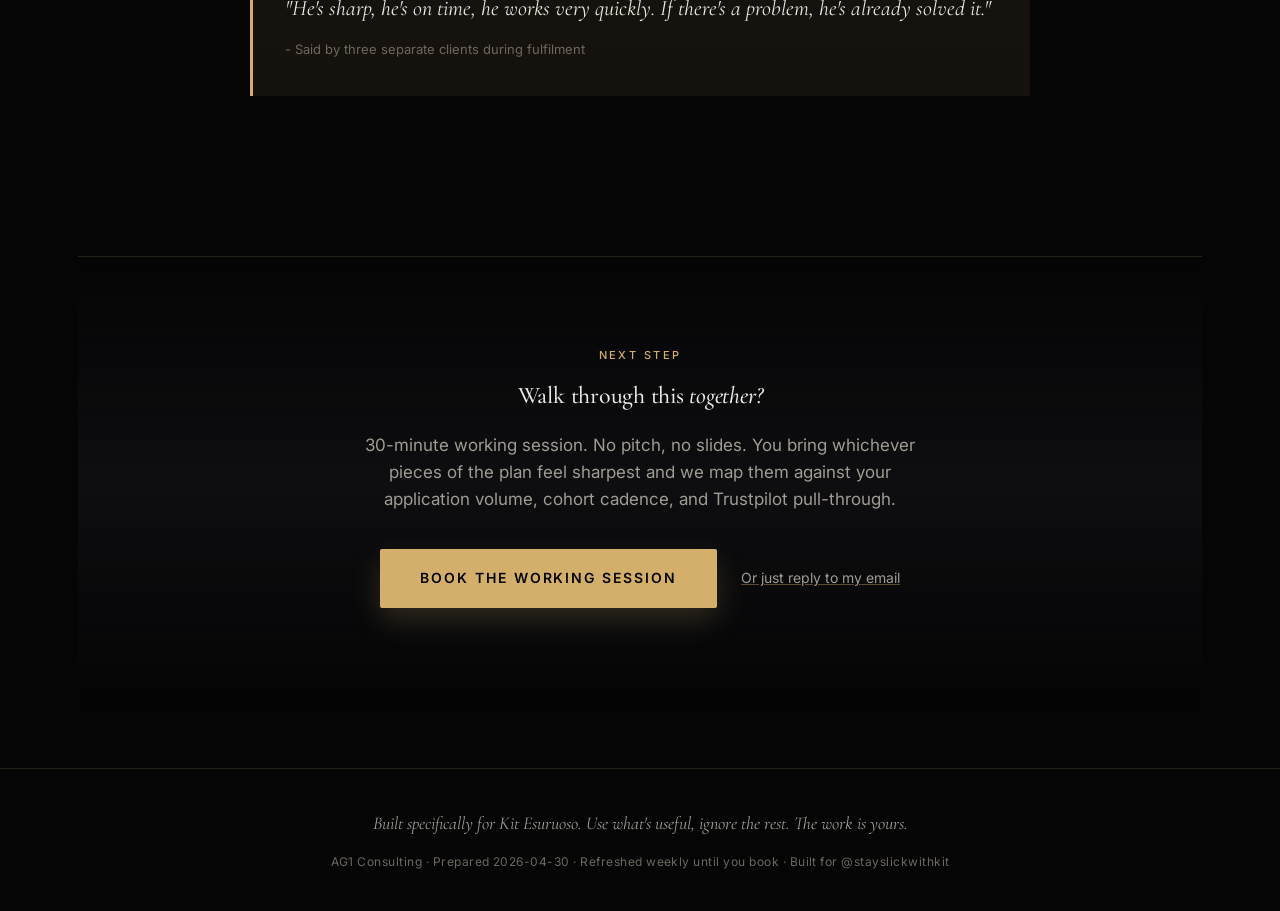
==== commit 646529f2: "Rebuild hub with Hunter pattern (cost callouts, future pacing, comparison, proof)" ====
--- a/index.html
+++ b/index.html
@@ -3,921 +3,477 @@
 <head>
 <meta charset="UTF-8">
 <meta name="viewport" content="width=device-width, initial-scale=1.0">
-<title>For Kit · Funnel Audit + 90-Day Install Plan · AG1 Consulting</title>
-<meta name="description" content="Built for Kit Esuruoso. Bottleneck analysis, VSL preview, funnel blueprint, content strategy, and full 90-day install plan.">
+<title>For Kit · Funnel Audit + Less-Than-7-Day Install · AG1 Consulting</title>
+<meta name="description" content="Built for Kit Esuruoso. Three bottlenecks ranked by revenue impact. Core funnel ships in less than 7 days. Money in the bank within the first week of go-live.">
 <meta name="robots" content="noindex">
-<meta property="og:title" content="Funnel Audit + 90-Day Install Plan · For Kit">
-<meta property="og:description" content="Three bottlenecks I found inside your funnel. The 90-day plan to close them.">
+<meta property="og:title" content="Funnel Audit + Less-Than-7-Day Install · For Kit">
+<meta property="og:description" content="Three bottlenecks I found inside your funnel. The plan to close them in under 7 days.">
 <meta property="og:type" content="website">
 <meta property="og:url" content="https://andrei170.github.io/stayslickwithkit-hub/">
-<meta property="og:image" content="https://andrei170.github.io/stayslickwithkit-hub/og-image.svg">
+<meta property="og:image" content="https://andrei170.github.io/stayslickwithkit-hub/og-image.png">
 <meta name="twitter:card" content="summary_large_image">
 <link rel="icon" type="image/svg+xml" href="favicon.svg">
+<script defer data-domain="andrei170.github.io" src="https://plausible.io/js/script.js"></script>
 <link rel="preconnect" href="https://fonts.googleapis.com">
 <link rel="preconnect" href="https://fonts.gstatic.com" crossorigin>
 <link href="https://fonts.googleapis.com/css2?family=Cormorant+Garamond:wght@400;500;600;700&family=Inter:wght@300;400;500;600;700&display=swap" rel="stylesheet">
 <style>
-  * { margin: 0; padding: 0; box-sizing: border-box; }
-  :root {
-    --bg-deep: #050506;
-    --bg-elev: #0e0e10;
-    --bg-card: rgba(20, 20, 24, 0.65);
-    --gold: #d4af6c;
-    --gold-bright: #ecc88a;
-    --text-primary: #ece9e3;
-    --text-secondary: #a09c93;
-    --text-muted: #6c685f;
-    --border: rgba(212, 175, 108, 0.16);
-    --border-strong: rgba(212, 175, 108, 0.4);
-    --accent-soft: rgba(212, 175, 108, 0.08);
-  }
-  html { scroll-behavior: smooth; }
-  body {
-    font-family: 'Inter', -apple-system, BlinkMacSystemFont, sans-serif;
-    background: var(--bg-deep);
-    color: var(--text-primary);
-    line-height: 1.6;
-    overflow-x: hidden;
-  }
-  body::before {
-    content: '';
-    position: fixed;
-    inset: 0;
-    background:
-      radial-gradient(circle at 15% 5%, rgba(212, 175, 108, 0.07), transparent 45%),
-      radial-gradient(circle at 85% 85%, rgba(212, 175, 108, 0.05), transparent 45%),
-      radial-gradient(circle at 50% 50%, rgba(40, 35, 28, 0.5), transparent 80%);
-    pointer-events: none;
-    z-index: 0;
-  }
-  body::after {
-    content: '';
-    position: fixed;
-    inset: 0;
-    background-image: radial-gradient(circle at 1px 1px, rgba(212, 175, 108, 0.04) 1px, transparent 0);
-    background-size: 36px 36px;
-    pointer-events: none;
-    z-index: 0;
-    opacity: 0.5;
-  }
-  .container {
-    max-width: 1180px;
-    margin: 0 auto;
-    padding: 0 28px;
-    position: relative;
-    z-index: 1;
-  }
-  h1, h2, h3, .display {
-    font-family: 'Cormorant Garamond', Georgia, serif;
-    font-weight: 500;
-    letter-spacing: -0.01em;
-    line-height: 1.15;
-  }
-  .nav {
-    position: fixed;
-    top: 0;
-    left: 0;
-    right: 0;
-    padding: 16px 0;
-    background: rgba(5, 5, 6, 0.85);
-    backdrop-filter: blur(18px);
-    -webkit-backdrop-filter: blur(18px);
-    border-bottom: 1px solid var(--border);
-    z-index: 100;
-  }
-  .nav-inner {
-    display: flex;
-    justify-content: space-between;
-    align-items: center;
-  }
-  .logo-mark {
-    display: flex;
-    align-items: center;
-    gap: 12px;
-    font-family: 'Cormorant Garamond', serif;
-    font-size: 19px;
-    font-weight: 600;
-    letter-spacing: 0.04em;
-  }
-  .logo-mark .for-kit {
-    color: var(--text-muted);
-    font-size: 11px;
-    letter-spacing: 0.16em;
-    text-transform: uppercase;
-    padding-left: 12px;
-    border-left: 1px solid var(--border);
-  }
-  .nav-cta {
-    padding: 9px 22px;
-    background: var(--gold);
-    color: var(--bg-deep);
-    border-radius: 2px;
-    font-size: 12px;
-    font-weight: 600;
-    letter-spacing: 0.08em;
-    text-transform: uppercase;
-    text-decoration: none;
-    transition: all 0.3s ease;
-  }
-  .nav-cta:hover {
-    background: var(--gold-bright);
-    transform: translateY(-1px);
-  }
-  .hero {
-    padding: 140px 0 80px;
-    position: relative;
-  }
-  .hero-eyebrow {
-    display: inline-block;
-    padding: 8px 18px;
-    background: var(--accent-soft);
-    border: 1px solid var(--border-strong);
-    border-radius: 100px;
-    font-size: 11px;
-    font-weight: 500;
-    letter-spacing: 0.18em;
-    text-transform: uppercase;
-    color: var(--gold-bright);
-    margin-bottom: 32px;
-  }
-  .hero h1 {
-    font-size: clamp(42px, 6vw, 78px);
-    line-height: 1.05;
-    margin-bottom: 28px;
-    color: var(--text-primary);
-    max-width: 940px;
-  }
-  .hero h1 em {
-    color: var(--gold);
-    font-style: italic;
-    font-weight: 400;
-  }
-  .hero-sub {
-    font-size: 18px;
-    color: var(--text-secondary);
-    max-width: 720px;
-    margin-bottom: 48px;
-    line-height: 1.6;
-  }
-  .loom-frame {
-    position: relative;
-    aspect-ratio: 16 / 9;
-    width: 100%;
-    max-width: 920px;
-    margin: 0 auto 64px;
-    border-radius: 4px;
-    overflow: hidden;
-    border: 1px solid var(--border-strong);
-    box-shadow: 0 30px 80px rgba(0, 0, 0, 0.6), 0 0 60px rgba(212, 175, 108, 0.06);
-    background: var(--bg-elev);
-    display: flex;
-    align-items: center;
-    justify-content: center;
-  }
-  .loom-placeholder {
-    text-align: center;
-    color: var(--text-muted);
-    font-size: 14px;
-    letter-spacing: 0.06em;
-    text-transform: uppercase;
-    padding: 20px;
-  }
-  .loom-placeholder strong {
-    color: var(--gold);
-    display: block;
-    margin-bottom: 8px;
-    font-size: 18px;
-    letter-spacing: 0.08em;
-  }
-  .stat-bar {
-    display: grid;
-    grid-template-columns: repeat(5, 1fr);
-    gap: 4px;
-    margin-bottom: 80px;
-    padding: 32px 0;
-    border-top: 1px solid var(--border);
-    border-bottom: 1px solid var(--border);
-  }
-  .stat-item {
-    text-align: center;
-    padding: 0 12px;
-    border-right: 1px solid var(--border);
-  }
-  .stat-item:last-child { border-right: 0; }
-  .stat-num {
-    font-family: 'Cormorant Garamond', serif;
-    font-size: 36px;
-    color: var(--gold);
-    margin-bottom: 4px;
-    font-weight: 600;
-    line-height: 1;
-  }
-  .stat-label {
-    font-size: 10px;
-    letter-spacing: 0.18em;
-    text-transform: uppercase;
-    color: var(--text-muted);
-  }
-  section {
-    padding: 80px 0;
-    position: relative;
-  }
-  .section-label {
-    font-size: 11px;
-    font-weight: 500;
-    letter-spacing: 0.22em;
-    text-transform: uppercase;
-    color: var(--gold);
-    margin-bottom: 18px;
-  }
-  .section-title {
-    font-size: clamp(32px, 4.5vw, 52px);
-    margin-bottom: 22px;
-    max-width: 880px;
-  }
-  .section-title em {
-    color: var(--gold);
-    font-style: italic;
-    font-weight: 400;
-  }
-  .section-lead {
-    font-size: 17px;
-    color: var(--text-secondary);
-    max-width: 720px;
-    margin-bottom: 56px;
-    line-height: 1.65;
-  }
-  .deliverable-grid {
-    display: grid;
-    grid-template-columns: repeat(auto-fit, minmax(320px, 1fr));
-    gap: 22px;
-  }
-  .deliverable-card {
-    padding: 32px 28px;
-    background: var(--bg-card);
-    border: 1px solid var(--border);
-    border-radius: 3px;
-    backdrop-filter: blur(12px);
-    transition: all 0.4s ease;
-    text-decoration: none;
-    color: inherit;
-    display: block;
-    position: relative;
-    overflow: hidden;
-  }
-  .deliverable-card::before {
-    content: '';
-    position: absolute;
-    top: 0;
-    left: 0;
-    right: 0;
-    height: 1px;
-    background: linear-gradient(90deg, transparent, var(--gold), transparent);
-    opacity: 0;
-    transition: opacity 0.4s ease;
-  }
-  .deliverable-card:hover {
-    transform: translateY(-4px);
-    border-color: var(--border-strong);
-    background: rgba(28, 24, 20, 0.85);
-  }
-  .deliverable-card:hover::before {
-    opacity: 0.6;
-  }
-  .deliverable-tag {
-    display: inline-block;
-    padding: 4px 10px;
-    background: var(--accent-soft);
-    border: 1px solid var(--border);
-    border-radius: 2px;
-    font-size: 10px;
-    font-weight: 600;
-    letter-spacing: 0.16em;
-    text-transform: uppercase;
-    color: var(--gold);
-    margin-bottom: 18px;
-  }
-  .deliverable-card h3 {
-    font-size: 22px;
-    margin-bottom: 12px;
-    color: var(--text-primary);
-  }
-  .deliverable-card p {
-    color: var(--text-secondary);
-    font-size: 14px;
-    line-height: 1.7;
-    margin-bottom: 18px;
-  }
-  .deliverable-meta {
-    font-size: 11px;
-    letter-spacing: 0.14em;
-    text-transform: uppercase;
-    color: var(--text-muted);
-    border-top: 1px solid var(--border);
-    padding-top: 14px;
-    display: flex;
-    justify-content: space-between;
-  }
-  .deliverable-meta .arrow { color: var(--gold); }
-  .featured-card {
-    grid-column: 1 / -1;
-    padding: 48px;
-    background: linear-gradient(135deg, rgba(212, 175, 108, 0.08), rgba(20, 20, 24, 0.7));
-    border: 1px solid var(--border-strong);
-  }
-  .featured-card .deliverable-tag {
-    background: rgba(212, 175, 108, 0.15);
-  }
-  .featured-card h3 {
-    font-size: 32px;
-    margin-bottom: 16px;
-  }
-  .featured-card p {
-    font-size: 16px;
-  }
-  .bottleneck-list {
-    margin-top: 56px;
-    border-top: 1px solid var(--border);
-  }
-  .bottleneck-row {
-    display: grid;
-    grid-template-columns: 80px 1fr 200px;
-    gap: 32px;
-    padding: 36px 0;
-    border-bottom: 1px solid var(--border);
-    align-items: center;
-  }
-  .bottleneck-num {
-    font-family: 'Cormorant Garamond', serif;
-    font-size: 56px;
-    color: var(--gold);
-    font-weight: 600;
-    line-height: 1;
-  }
-  .bottleneck-content h3 {
-    font-size: 24px;
-    margin-bottom: 8px;
-    color: var(--text-primary);
-  }
-  .bottleneck-content p {
-    color: var(--text-secondary);
-    font-size: 15px;
-    line-height: 1.65;
-  }
-  .bottleneck-impact {
-    text-align: right;
-    font-family: 'Cormorant Garamond', serif;
-    font-size: 22px;
-    color: var(--gold-bright);
-    font-style: italic;
-    line-height: 1.3;
-  }
-  .bottleneck-impact .label {
-    display: block;
-    font-family: 'Inter', sans-serif;
-    font-size: 10px;
-    letter-spacing: 0.18em;
-    text-transform: uppercase;
-    color: var(--text-muted);
-    font-style: normal;
-    margin-bottom: 4px;
-  }
-  .phase-grid {
-    display: grid;
-    grid-template-columns: repeat(auto-fit, minmax(240px, 1fr));
-    gap: 4px;
-    margin-top: 56px;
-  }
-  .phase-card {
-    padding: 32px 28px;
-    background: var(--bg-card);
-    border: 1px solid var(--border);
-    position: relative;
-  }
-  .phase-card .phase-num {
-    font-family: 'Cormorant Garamond', serif;
-    font-size: 13px;
-    letter-spacing: 0.2em;
-    color: var(--gold);
-    text-transform: uppercase;
-    margin-bottom: 12px;
-  }
-  .phase-card h3 {
-    font-size: 22px;
-    margin-bottom: 10px;
-    color: var(--text-primary);
-  }
-  .phase-card .phase-time {
-    font-size: 12px;
-    letter-spacing: 0.14em;
-    text-transform: uppercase;
-    color: var(--text-muted);
-    margin-bottom: 16px;
-  }
-  .phase-card p {
-    color: var(--text-secondary);
-    font-size: 14px;
-    line-height: 1.65;
-  }
-  .cta-section {
-    text-align: center;
-    padding: 140px 0 100px;
-    background: linear-gradient(180deg, transparent, rgba(20, 20, 24, 0.6), transparent);
-    margin-top: 60px;
-    border-top: 1px solid var(--border);
-  }
-  .cta-section h2 {
-    margin-bottom: 24px;
-    max-width: 720px;
-    margin-left: auto;
-    margin-right: auto;
-  }
-  .cta-section p {
-    color: var(--text-secondary);
-    font-size: 17px;
-    max-width: 560px;
-    margin: 0 auto 48px;
-    line-height: 1.6;
-  }
-  .cta-button {
-    display: inline-block;
-    padding: 18px 56px;
-    background: var(--gold);
-    color: var(--bg-deep);
-    border-radius: 2px;
-    font-size: 14px;
-    font-weight: 600;
-    letter-spacing: 0.14em;
-    text-transform: uppercase;
-    text-decoration: none;
-    transition: all 0.3s ease;
-    position: relative;
-    overflow: hidden;
-  }
-  .cta-button::before {
-    content: '';
-    position: absolute;
-    top: 0;
-    left: -100%;
-    width: 100%;
-    height: 100%;
-    background: linear-gradient(90deg, transparent, rgba(255,255,255,0.3), transparent);
-    transition: left 0.6s ease;
-  }
-  .cta-button:hover {
-    background: var(--gold-bright);
-    transform: translateY(-2px);
-    box-shadow: 0 12px 30px rgba(212, 175, 108, 0.3);
-  }
-  .cta-button:hover::before { left: 100%; }
-  .cta-secondary {
-    display: inline-block;
-    margin-left: 24px;
-    color: var(--text-secondary);
-    font-size: 13px;
-    letter-spacing: 0.12em;
-    text-transform: uppercase;
-    text-decoration: none;
-    border-bottom: 1px solid var(--border);
-    padding-bottom: 4px;
-    transition: color 0.3s ease;
-  }
-  .cta-secondary:hover { color: var(--gold); }
-  .closing-quote {
-    text-align: center;
-    padding: 80px 20px;
-    font-family: 'Cormorant Garamond', serif;
-    font-size: clamp(22px, 3vw, 30px);
-    font-style: italic;
-    color: var(--text-secondary);
-    max-width: 760px;
-    margin: 0 auto;
-    line-height: 1.45;
-  }
-  footer {
-    padding: 50px 0 40px;
-    border-top: 1px solid var(--border);
-    color: var(--text-muted);
-    font-size: 12px;
-  }
-  .footer-inner {
-    display: flex;
-    justify-content: space-between;
-    align-items: center;
-    flex-wrap: wrap;
-    gap: 16px;
-  }
-  .proof-gallery {
-    display: grid;
-    grid-template-columns: repeat(auto-fit, minmax(320px, 1fr));
-    gap: 18px;
-    margin-top: 40px;
-  }
-  .proof-shot {
-    position: relative;
-    display: block;
-    aspect-ratio: 4 / 3;
-    border-radius: 4px;
-    overflow: hidden;
-    border: 1px solid var(--border-strong);
-    background: linear-gradient(160deg, #14110f, #0a0908);
-    text-decoration: none;
-    transition: all 0.4s ease;
-  }
-  .proof-shot:hover {
-    transform: translateY(-4px);
-    border-color: var(--gold);
-    box-shadow: 0 18px 40px rgba(0,0,0,0.5), 0 0 30px rgba(212,175,108,0.08);
-  }
-  .proof-shot img {
-    width: 100%;
-    height: 100%;
-    object-fit: cover;
-    object-position: top;
-    display: block;
-  }
-  .proof-fallback-content {
-    display: none;
-    flex-direction: column;
-    align-items: center;
-    justify-content: center;
-    height: 100%;
-    text-align: center;
-    padding: 32px 24px;
-  }
-  .proof-shot.proof-fallback .proof-fallback-content {
-    display: flex;
-  }
-  .proof-num {
-    font-family: 'Cormorant Garamond', serif;
-    font-size: clamp(38px, 5vw, 56px);
-    font-weight: 600;
-    color: var(--gold);
-    line-height: 1;
-    margin-bottom: 14px;
-    letter-spacing: -0.02em;
-  }
-  .proof-label {
-    font-size: 11px;
-    letter-spacing: 0.16em;
-    text-transform: uppercase;
-    color: var(--text-secondary);
-    line-height: 1.5;
-  }
-  .reveal {
-    opacity: 0;
-    transform: translateY(28px);
-    transition: all 0.8s cubic-bezier(0.4, 0, 0.2, 1);
-  }
-  .reveal.visible {
-    opacity: 1;
-    transform: translateY(0);
-  }
-  @media (max-width: 768px) {
-    .hero { padding: 110px 0 60px; }
-    section { padding: 60px 0; }
-    .stat-bar { grid-template-columns: repeat(2, 1fr); gap: 12px; }
-    .stat-item { border-right: 0; padding: 12px 0; border-bottom: 1px solid var(--border); }
-    .bottleneck-row { grid-template-columns: 1fr; gap: 16px; text-align: left; }
-    .bottleneck-impact { text-align: left; }
-    .featured-card { padding: 32px 24px; }
-    .cta-secondary { margin-left: 0; margin-top: 16px; display: block; }
-  }
+  *{margin:0;padding:0;box-sizing:border-box}
+  :root{--bg-deep:#050506;--bg-elev:#0e0e10;--bg-card:rgba(20,20,24,0.65);--gold:#d4af6c;--gold-bright:#ecc88a;--text-primary:#ece9e3;--text-secondary:#a09c93;--text-muted:#6c685f;--border:rgba(212,175,108,0.16);--border-strong:rgba(212,175,108,0.4);--accent-soft:rgba(212,175,108,0.08);--loss-red:#dc4040;--loss-red-bright:#ff5c5c;--loss-soft:rgba(220,64,64,0.08);--loss-border:rgba(220,64,64,0.35)}
+  html{scroll-behavior:smooth}
+  body{font-family:'Inter',-apple-system,sans-serif;background:var(--bg-deep);color:var(--text-primary);line-height:1.6;overflow-x:hidden}
+  body::before{content:'';position:fixed;inset:0;background:radial-gradient(circle at 15% 5%,rgba(212,175,108,0.07),transparent 45%),radial-gradient(circle at 85% 85%,rgba(212,175,108,0.05),transparent 45%);pointer-events:none;z-index:0}
+  .container{max-width:1180px;margin:0 auto;padding:0 28px;position:relative;z-index:1}
+  .container-narrow{max-width:820px;margin:0 auto;padding:0 28px;position:relative;z-index:1}
+  h1,h2,h3{font-family:'Cormorant Garamond',Georgia,serif;font-weight:500;letter-spacing:-0.01em;line-height:1.15}
+  nav{position:fixed;top:0;left:0;right:0;padding:16px 0;background:rgba(5,5,6,0.85);backdrop-filter:blur(18px);border-bottom:1px solid var(--border);z-index:100}
+  .nav-inner{display:flex;justify-content:space-between;align-items:center;max-width:1180px;margin:0 auto;padding:0 28px}
+  .logo{font-family:'Cormorant Garamond',serif;font-size:19px;font-weight:600;letter-spacing:0.04em}
+  .nav-cta{padding:9px 22px;background:var(--gold);color:var(--bg-deep);border-radius:2px;font-size:12px;font-weight:600;letter-spacing:0.08em;text-transform:uppercase;text-decoration:none;transition:all 0.3s ease}
+  .nav-cta:hover{background:var(--gold-bright);transform:translateY(-1px)}
+  .hero{padding:130px 0 60px;text-align:center}
+  .eyebrow{display:inline-block;padding:8px 18px;background:var(--accent-soft);border:1px solid var(--border-strong);border-radius:100px;font-size:11px;font-weight:500;letter-spacing:0.18em;text-transform:uppercase;color:var(--gold-bright);margin-bottom:32px}
+  .hero h1{font-size:clamp(38px,5.5vw,62px);line-height:1.05;margin-bottom:18px;color:var(--text-primary);max-width:880px;margin-left:auto;margin-right:auto}
+  .hero h2{font-size:clamp(20px,2.4vw,26px);font-weight:400;color:var(--gold-bright);margin-bottom:36px;font-style:italic;max-width:780px;margin-left:auto;margin-right:auto}
+  .hero h2 em{color:var(--gold);font-style:italic}
+  .cta-primary{display:inline-block;padding:18px 40px;background:var(--gold);color:var(--bg-deep);border-radius:2px;font-size:14px;font-weight:600;letter-spacing:0.14em;text-transform:uppercase;text-decoration:none;transition:all 0.3s ease;box-shadow:0 12px 30px rgba(212,175,108,0.2)}
+  .cta-primary:hover{background:var(--gold-bright);transform:translateY(-2px)}
+  .brand-side-note{margin-top:30px;font-size:12px;color:var(--text-muted);font-style:italic;letter-spacing:0.04em;max-width:680px;margin-left:auto;margin-right:auto}
+  section{padding:60px 0}
+  .section-eyebrow{font-size:11px;font-weight:500;letter-spacing:0.22em;text-transform:uppercase;color:var(--gold);margin-bottom:18px}
+  .section-title{font-size:clamp(30px,4vw,46px);margin-bottom:18px;max-width:880px}
+  .section-title em{color:var(--gold);font-style:italic;font-weight:400}
+  .section-sub{font-size:17px;color:var(--text-secondary);max-width:780px;margin-bottom:40px;line-height:1.65}
+  .section-sub strong{color:var(--gold-bright);font-weight:600}
+  .overview-prose p{font-size:17px;color:var(--text-secondary);max-width:780px;margin-bottom:14px;line-height:1.7}
+  .overview-prose strong{color:var(--text-primary);font-weight:600}
+  .overview-prose em{color:var(--gold-bright);font-style:italic}
+  .stats-grid{display:grid;grid-template-columns:repeat(5,1fr);gap:0;border-top:1px solid var(--border);border-bottom:1px solid var(--border);padding:28px 0;margin-top:32px}
+  .stat-item{text-align:center;padding:0 16px;border-right:1px solid var(--border)}
+  .stat-item:last-child{border-right:0}
+  .stat-num{font-family:'Cormorant Garamond',serif;font-size:30px;color:var(--gold);font-weight:600;line-height:1;margin-bottom:8px}
+  .stat-label{font-size:10px;letter-spacing:0.18em;text-transform:uppercase;color:var(--text-muted)}
+  @media(max-width:880px){.stats-grid{grid-template-columns:repeat(2,1fr);gap:18px;border-bottom:0}.stat-item{border-right:0;border-bottom:1px solid var(--border);padding:16px 8px}.stat-num{font-size:26px}}
+  .bot-grid{display:grid;grid-template-columns:1fr;gap:22px;margin-top:32px}
+  .bot-card{padding:36px 32px;background:var(--bg-card);border:1px solid var(--border);border-radius:3px;backdrop-filter:blur(12px)}
+  .bot-card .impact-tag{display:inline-block;padding:5px 12px;background:var(--accent-soft);border:1px solid var(--border-strong);border-radius:2px;font-size:10px;font-weight:600;letter-spacing:0.14em;text-transform:uppercase;color:var(--gold);margin-bottom:18px}
+  .bot-card .num{font-family:'Cormorant Garamond',serif;font-size:48px;color:var(--gold);font-weight:600;line-height:1;display:inline-block;margin-right:14px;vertical-align:baseline}
+  .bot-card h3{font-size:23px;color:var(--text-primary);display:inline-block;vertical-align:baseline;max-width:calc(100% - 70px)}
+  .bot-card p{color:var(--text-secondary);font-size:15px;line-height:1.7;margin-top:14px;margin-bottom:14px}
+  .cost-callout{margin-top:18px;padding:18px 22px;background:var(--loss-soft);border-left:3px solid var(--loss-red);border-radius:2px;line-height:1.65}
+  .cost-callout .cost-label{display:block;font-size:10px;letter-spacing:0.22em;text-transform:uppercase;color:var(--loss-red-bright);margin-bottom:8px;font-weight:600}
+  .cost-callout p{color:#d8a8a8;font-size:14px;margin:0;line-height:1.7}
+  .cost-callout strong{color:var(--loss-red-bright);font-weight:600}
+  .future-pace{margin-top:14px;padding-top:14px;border-top:1px solid rgba(220,64,64,0.18);font-size:13px;color:#e5b3b3;font-style:italic;line-height:1.65}
+  .future-pace strong{color:var(--loss-red-bright);font-weight:600;font-style:normal}
+  .future-pace .pace-label{font-size:10px;letter-spacing:0.18em;text-transform:uppercase;color:var(--loss-red-bright);font-weight:600;font-style:normal;display:inline-block;margin-right:6px}
+  .bot-card .impact{margin-top:18px;padding-top:18px;border-top:1px solid var(--border);font-family:'Cormorant Garamond',serif;font-size:18px;color:var(--gold-bright);font-style:italic;line-height:1.5}
+  .deliverables-grid{display:grid;grid-template-columns:repeat(3,1fr);gap:18px;margin-top:32px}
+  @media(max-width:900px){.deliverables-grid{grid-template-columns:repeat(2,1fr)}}
+  @media(max-width:600px){.deliverables-grid{grid-template-columns:1fr}}
+  .del-card{padding:26px 22px;background:var(--bg-card);border:1px solid var(--border);border-radius:3px;backdrop-filter:blur(8px);transition:all 0.3s ease;display:flex;flex-direction:column}
+  .del-card:hover{border-color:var(--border-strong);transform:translateY(-2px)}
+  .del-card.featured{border-color:var(--border-strong);background:linear-gradient(135deg,var(--bg-card),var(--accent-soft))}
+  .del-card .tag{display:inline-block;padding:3px 10px;background:var(--accent-soft);border:1px solid var(--border);border-radius:2px;font-size:10px;font-weight:600;letter-spacing:0.14em;text-transform:uppercase;color:var(--gold);margin-bottom:14px;align-self:flex-start}
+  .del-card.featured .tag{background:var(--gold);color:var(--bg-deep);border-color:var(--gold)}
+  .del-card h3{font-size:19px;margin-bottom:10px;color:var(--text-primary);font-weight:500}
+  .del-card p{color:var(--text-muted);font-size:13px;line-height:1.55;margin-bottom:16px;flex-grow:1}
+  .del-card a{color:var(--gold);font-size:12px;font-weight:600;letter-spacing:0.1em;text-transform:uppercase;text-decoration:none;border-top:1px solid var(--border);padding-top:14px;margin-top:auto}
+  .del-card a:hover{color:var(--gold-bright)}
+  .preview-thumb-link{display:block;margin:-26px -22px 16px -22px;overflow:hidden;border-radius:3px 3px 0 0;border-bottom:1px solid var(--border-strong);position:relative}
+  .preview-thumb{width:100%;height:auto;display:block;transition:transform 0.4s ease;aspect-ratio:16/10;object-fit:cover;object-position:top center}
+  .preview-thumb-link:hover .preview-thumb{transform:scale(1.03)}
+  .preview-overlay{position:absolute;bottom:0;left:0;right:0;padding:8px 14px;background:linear-gradient(180deg,transparent,rgba(0,0,0,0.85));font-size:10px;letter-spacing:0.16em;text-transform:uppercase;color:var(--gold);text-align:center;font-weight:600}
+  .comparison-grid{display:grid;grid-template-columns:1fr 1fr;gap:22px;margin-top:32px;max-width:1080px;margin-left:auto;margin-right:auto}
+  @media(max-width:760px){.comparison-grid{grid-template-columns:1fr}}
+  .comp-col{padding:32px 28px;background:var(--bg-card);border:1px solid var(--border);border-radius:3px}
+  .comp-col.now{border-color:var(--border-strong);background:linear-gradient(135deg,var(--bg-card),var(--accent-soft))}
+  .comp-col .comp-label{display:block;font-size:11px;letter-spacing:0.22em;text-transform:uppercase;color:var(--gold);margin-bottom:6px;font-weight:600}
+  .comp-col h3{font-size:21px;margin-bottom:18px;color:var(--text-primary)}
+  .comp-col ul{list-style:none;padding:0;margin:0}
+  .comp-col li{padding:9px 0;color:var(--text-secondary);font-size:14px;border-bottom:1px solid var(--border);line-height:1.55;display:flex;gap:10px}
+  .comp-col li:last-child{border-bottom:0}
+  .comp-col li::before{content:"\2713";color:var(--gold);font-weight:bold;flex-shrink:0}
+  .comp-col.now li::before{color:var(--gold-bright)}
+  .comp-col.future li::before{content:"\2192";color:var(--gold)}
+  .phases-grid{display:grid;grid-template-columns:repeat(2,1fr);gap:22px;margin-top:32px}
+  @media(max-width:760px){.phases-grid{grid-template-columns:1fr}}
+  .phase-card{padding:30px 28px;background:var(--bg-card);border:1px solid var(--border);border-radius:3px;display:flex;flex-direction:column}
+  .phase-card.first{border-color:var(--border-strong);background:linear-gradient(135deg,var(--bg-card),var(--accent-soft))}
+  .phase-card .phase-meta{display:flex;justify-content:space-between;align-items:baseline;margin-bottom:8px}
+  .phase-card .phase-name{font-family:'Cormorant Garamond',serif;font-size:14px;color:var(--gold);text-transform:uppercase;letter-spacing:0.16em;font-weight:600}
+  .phase-card .phase-weeks{font-size:11px;color:var(--text-muted);letter-spacing:0.12em;text-transform:uppercase}
+  .phase-card.first .phase-weeks{color:var(--gold-bright);font-weight:600}
+  .phase-card h3{font-size:22px;margin-bottom:14px;color:var(--text-primary)}
+  .phase-card ul{list-style:none;padding:0;margin:0;flex-grow:1}
+  .phase-card li{padding:7px 0;color:var(--text-secondary);font-size:14px;border-bottom:1px solid var(--border);line-height:1.5}
+  .phase-card li:last-child{border-bottom:0}
+  .phase-card li::before{content:"·";color:var(--gold);margin-right:10px;font-weight:bold}
+  .revenue-cta{display:block;margin-top:18px;padding:16px 22px;background:var(--gold);color:var(--bg-deep);border-radius:2px;font-size:14px;font-weight:700;letter-spacing:0.04em;text-align:center;text-decoration:none;transition:all 0.3s ease;box-shadow:0 8px 20px rgba(212,175,108,0.18)}
+  .revenue-cta:hover{background:var(--gold-bright);transform:translateY(-2px);box-shadow:0 12px 28px rgba(212,175,108,0.28)}
+  .revenue-cta .arrow{margin-left:6px}
+  .creds-grid{display:grid;grid-template-columns:repeat(3,1fr);gap:22px;margin-top:32px}
+  @media(max-width:900px){.creds-grid{grid-template-columns:1fr}}
+  .cred-card{padding:36px 28px;background:var(--bg-card);border:1px solid var(--border);border-radius:3px;text-align:center}
+  .cred-card.headline-result{border-color:var(--border-strong);background:linear-gradient(135deg,var(--bg-card),var(--accent-soft))}
+  .cred-card .cred-headline{font-family:'Cormorant Garamond',serif;font-size:34px;color:var(--gold);font-weight:600;line-height:1.1;margin-bottom:10px}
+  .cred-card.headline-result .cred-headline{font-size:42px;color:var(--gold-bright)}
+  .cred-card .cred-meta{font-size:12px;color:var(--text-muted);letter-spacing:0.06em;margin-bottom:14px;text-transform:uppercase}
+  .cred-card .cred-detail{font-size:13px;color:var(--text-secondary);line-height:1.65}
+  .cred-card .cred-detail strong{color:var(--text-primary)}
+  .cred-card .cred-verify{margin-top:14px;padding-top:12px;border-top:1px solid var(--border);font-size:11px;color:var(--gold);font-style:italic}
+  .proof-grid{display:grid;grid-template-columns:1fr 1fr;gap:22px;margin-top:40px;max-width:1080px;margin-left:auto;margin-right:auto}
+  @media(max-width:760px){.proof-grid{grid-template-columns:1fr}}
+  .proof-card{padding:14px;background:var(--bg-card);border:1px solid var(--border-strong);border-radius:3px;text-align:center;box-shadow:0 12px 30px rgba(0,0,0,0.3)}
+  .proof-card img{width:100%;height:auto;border-radius:2px;display:block;margin-bottom:14px}
+  .proof-card .proof-caption{font-size:13px;color:var(--text-secondary);font-style:italic;line-height:1.55;padding:0 10px 10px;margin:0}
+  .proof-card .proof-caption strong{color:var(--gold-bright);font-weight:600;font-style:normal}
+  .proof-callout{margin:24px auto 0;padding:14px 22px;text-align:center;font-size:12px;color:var(--gold);letter-spacing:0.14em;text-transform:uppercase;font-weight:600;max-width:680px}
+  .trust-strip{margin-top:36px;padding:22px 24px;background:var(--bg-elev);border:1px solid var(--border);border-radius:3px;text-align:center;max-width:1080px;margin-left:auto;margin-right:auto}
+  .trust-strip .trust-label{display:block;font-size:10px;letter-spacing:0.22em;text-transform:uppercase;color:var(--text-muted);margin-bottom:14px}
+  .trust-strip .trust-clients{font-family:'Cormorant Garamond',serif;font-size:18px;color:var(--text-secondary);font-style:italic;line-height:1.55}
+  .trust-strip .trust-clients span{color:var(--gold);font-style:normal;font-weight:500;margin:0 4px}
+  .trust-strip .trust-clients .sep{color:var(--text-muted);margin:0 8px}
+  .ownership-line{margin-top:24px;padding:14px 20px;text-align:center;font-size:13px;color:var(--text-muted);font-style:italic;max-width:780px;margin-left:auto;margin-right:auto}
+  .client-quote{margin-top:48px;padding:36px 32px;border-left:3px solid var(--gold);background:var(--accent-soft);max-width:780px;margin-left:auto;margin-right:auto}
+  .client-quote p{font-family:'Cormorant Garamond',serif;font-size:22px;color:var(--text-primary);font-style:italic;line-height:1.45}
+  .client-quote .attribution{margin-top:14px;font-size:13px;color:var(--text-muted);font-style:normal;font-family:'Inter',sans-serif}
+  .cta-section{text-align:center;padding:90px 0 100px;background:linear-gradient(180deg,transparent,rgba(20,20,24,0.6),transparent);margin-top:40px;border-top:1px solid var(--border)}
+  .cta-section h2{margin-bottom:22px;max-width:720px;margin-left:auto;margin-right:auto}
+  .cta-section p{color:var(--text-secondary);font-size:17px;max-width:580px;margin:0 auto 36px;line-height:1.6}
+  .cta-buttons{display:flex;justify-content:center;gap:24px;flex-wrap:wrap;align-items:center}
+  .cta-secondary-link{color:var(--text-secondary);font-size:14px;text-decoration:underline;text-decoration-color:var(--border-strong)}
+  .cta-secondary-link:hover{color:var(--gold)}
+  footer{padding:40px 0;border-top:1px solid var(--border);text-align:center;color:var(--text-muted);font-size:13px}
+  footer .signoff{font-family:'Cormorant Garamond',serif;font-size:18px;font-style:italic;color:var(--text-secondary);margin-bottom:14px;max-width:680px;margin-left:auto;margin-right:auto}
+  footer .meta{font-size:12px;color:var(--text-muted);letter-spacing:0.04em}
 </style>
 </head>
 <body>
-
-<nav class="nav">
-  <div class="container nav-inner">
-    <div class="logo-mark">
-      <span>AG1</span>
-      <span class="for-kit">Prepared for Kit</span>
-    </div>
-    <a href="#book" class="nav-cta">Next Step</a>
-  </div>
+<nav>
+<div class="nav-inner">
+<div class="logo">AG1 Consulting</div>
+<a href="#book" class="nav-cta">Next Step</a>
+</div>
 </nav>
 
 <section class="hero">
-  <div class="container">
-    <span class="hero-eyebrow">Funnel Audit · 90-Day Install Plan · Built for Kit Esuruoso</span>
-    <h1>Three bottlenecks I found inside your funnel. <em>And the 90-day plan to close them.</em></h1>
-    <p class="hero-sub">A full breakdown of what I've found inside your funnel, where the leaks are, and the install plan that closes them. Built specifically for you, after a few hours of pulling apart your stack front to back.</p>
-
-    <div class="stat-bar" style="margin-top: 64px;">
-      <div class="stat-item">
-        <div class="stat-num">3</div>
-        <div class="stat-label">Bottlenecks Mapped</div>
-      </div>
-      <div class="stat-item">
-        <div class="stat-num">9</div>
-        <div class="stat-label">Deliverables</div>
-      </div>
-      <div class="stat-item">
-        <div class="stat-num">4</div>
-        <div class="stat-label">Build Phases</div>
-      </div>
-      <div class="stat-item">
-        <div class="stat-num">90</div>
-        <div class="stat-label">Day Install</div>
-      </div>
-      <div class="stat-item">
-        <div class="stat-num">30-50%</div>
-        <div class="stat-label">Revenue Lift Target</div>
-      </div>
-    </div>
-  </div>
-</section>
-
-<section class="reveal">
-  <div class="container">
-    <div class="section-label">The Three Bottlenecks</div>
-    <h2 class="section-title">What's leaking, <em>ranked by revenue impact.</em></h2>
-    <p class="section-lead">Each one is observable, each one is fixable. The order matters: number one is the fastest revenue lever, number three is the slow compound that keeps the funnel filled with the right kind of buyer.</p>
-
-    <div class="bottleneck-list">
-      <div class="bottleneck-row">
-        <div class="bottleneck-num">01</div>
-        <div class="bottleneck-content">
-          <h3>No VSL on the $4K offer</h3>
-          <p>Your $500 course has a VSL. Your $4,000 1:1 doesn't. The funnel mechanics are inversely correlated with offer price. High-ticket buyers need certainty before they fill out a form, and a VSL is the cheapest way to deliver that at scale.</p>
-        </div>
-        <div class="bottleneck-impact">
-          Highest
-          <span class="label">Revenue Lever</span>
-        </div>
-      </div>
-
-      <div class="bottleneck-row">
-        <div class="bottleneck-num">02</div>
-        <div class="bottleneck-content">
-          <h3>Form-to-nothing on the highest-value step</h3>
-          <p>4 of 9 calls cancelled last month. A 44% drop. Not a setter problem. A calendar problem. The form submits and dies. By the time anyone reaches out, the warmth has gone. Form auto-redirect to Calendly, plus a three-touch pre-call sequence, fixes this in two weeks.</p>
-        </div>
-        <div class="bottleneck-impact">
-          Fast
-          <span class="label">Two-Week Install</span>
-        </div>
-      </div>
-
-      <div class="bottleneck-row">
-        <div class="bottleneck-num">03</div>
-        <div class="bottleneck-content">
-          <h3>Demo mismatch between hook and offer</h3>
-          <p>Your top reels are "why he ghosted me" content. Your offer is "find a high-quality man." Different buyers. The wealthy 30-45 demo doesn't engage with hooks aimed at 24-year-olds. A second content track plus a podcast guest pivot fixes it over 90 days.</p>
-        </div>
-        <div class="bottleneck-impact">
-          Compound
-          <span class="label">90-Day Pickup</span>
-        </div>
-      </div>
-    </div>
-  </div>
-</section>
-
-<section class="reveal">
-  <div class="container">
-    <div class="section-label">The Deliverables</div>
-    <h2 class="section-title">Everything I built for you, <em>in one place.</em></h2>
-    <p class="section-lead">Each one's already done. Pull pieces out independently if you want to start small. Click any card to open the full document.</p>
-
-    <div class="deliverable-grid">
-
-      <a href="bottleneck-analysis.html" class="deliverable-card featured-card">
-        <span class="deliverable-tag">Lead Doc</span>
-        <h3>Bottleneck Analysis</h3>
-        <p>Full breakdown of the three bottlenecks, ranked by revenue impact, with mechanics for each fix, time-to-install estimates, and stacked outcome math. The document the rest of the package builds on.</p>
-        <div class="deliverable-meta">
-          <span>15 minutes · Strategic</span>
-          <span class="arrow">Open →</span>
-        </div>
-      </a>
-
-      <a href="vsl-preview.html" class="deliverable-card">
-        <span class="deliverable-tag">Phase 1</span>
-        <h3>VSL Preview Script</h3>
-        <p>4-minute VSL script written in your voice. Hooks the wealthy demo, names your real proof points, hits the structural mechanism. Designed for a dedicated /1-1-vsl page.</p>
-        <div class="deliverable-meta">
-          <span>Script · Page Layout · Production Notes</span>
-          <span class="arrow">Open →</span>
-        </div>
-      </a>
-
-      <a href="dm-setting-playbook.html" class="deliverable-card">
-        <span class="deliverable-tag">Phase 1</span>
-        <h3>DM Setting Playbook</h3>
-        <p>The fix for the 4-of-9 cancellation rate. Form-to-calendar mechanics, three-touch pre-call sequence, setter playbook with templates, target show rate 80%+.</p>
-        <div class="deliverable-meta">
-          <span>Templates · Process · Show-Rate Math</span>
-          <span class="arrow">Open →</span>
-        </div>
-      </a>
-
-      <a href="content-strategy.html" class="deliverable-card">
-        <span class="deliverable-tag">Phase 3</span>
-        <h3>Content Strategy</h3>
-        <p>The two-track model. Hook bank for the wealth demo (23 hooks). Podcast guest pivot framework. Photoshoot brief. 90-day implementation plan.</p>
-        <div class="deliverable-meta">
-          <span>Hook Bank · Podcast Pivot · Shoot Brief</span>
-          <span class="arrow">Open →</span>
-        </div>
-      </a>
-
-      <a href="funnel-blueprint.html" class="deliverable-card">
-        <span class="deliverable-tag">Architecture</span>
-        <h3>Funnel Blueprint</h3>
-        <p>End-to-end funnel architecture. Current state mapped. Proposed state mapped. 4-phase build plan. Tech stack. Pricing reposition. 90-day revenue projection.</p>
-        <div class="deliverable-meta">
-          <span>Diagrams · Phases · Tech Stack</span>
-          <span class="arrow">Open →</span>
-        </div>
-      </a>
-
-      <a href="email-sequence.html" class="deliverable-card">
-        <span class="deliverable-tag">Phase 1 + 2</span>
-        <h3>Email Sequences</h3>
-        <p>Three sequences ready to install. Pre-call nurture (3 touches), post-call follow-up (4 touches across 14 days), 10-day welcome flow for the quiz funnel.</p>
-        <div class="deliverable-meta">
-          <span>Copy · Subject Lines · Triggers</span>
-          <span class="arrow">Open →</span>
-        </div>
-      </a>
-
-      <a href="copy-strategy.html" class="deliverable-card">
-        <span class="deliverable-tag">Foundation</span>
-        <h3>Copy Strategy</h3>
-        <p>Brand voice anchors and avoid list. Audience segments. Four messaging pillars. Headline bank for every funnel asset. Subject line bank. Banned phrases.</p>
-        <div class="deliverable-meta">
-          <span>Voice · Pillars · Headline Bank</span>
-          <span class="arrow">Open →</span>
-        </div>
-      </a>
-
-      <a href="research.html" class="deliverable-card">
-        <span class="deliverable-tag">Source</span>
-        <h3>Research File</h3>
-        <p>The fact pack the rest of this package was built from. Audience numbers, offer stack, funnel state, content signals, sales process, competitor positioning, citations.</p>
-        <div class="deliverable-meta">
-          <span>Internal Reference</span>
-          <span class="arrow">Open →</span>
-        </div>
-      </a>
-
-      <a href="landing-page.html" class="deliverable-card">
-        <span class="deliverable-tag">Working Asset</span>
-        <h3>Sample Landing Page</h3>
-        <p>A working version of the proposed /1-1-vsl page. Premium dark aesthetic, embedded VSL placeholder, application form integration, FAQ, real client outcomes.</p>
-        <div class="deliverable-meta">
-          <span>HTML · Mobile-Responsive</span>
-          <span class="arrow">View →</span>
-        </div>
-      </a>
-
-    </div>
-  </div>
-</section>
-
-<section class="reveal">
-  <div class="container">
-    <div class="section-label">90-Day Install</div>
-    <h2 class="section-title">Four phases. <em>Built to compound.</em></h2>
-    <p class="section-lead">Each phase ships independently. Phase 1 alone returns most of the impact. Phases 2 to 4 layer on top.</p>
-
-    <div class="phase-grid">
-      <div class="phase-card">
-        <div class="phase-num">Phase One</div>
-        <h3>Critical Plumbing</h3>
-        <div class="phase-time">Weeks 1-3</div>
-        <p>VSL filmed and live on /1-1-vsl. Form replaced. Calendly integrated. Pre-call sequence installed. Setter playbook deployed. Pixel + GA4 cleanly installed.</p>
-      </div>
-      <div class="phase-card">
-        <div class="phase-num">Phase Two</div>
-        <h3>Top of Funnel</h3>
-        <div class="phase-time">Weeks 4-7</div>
-        <p>Quiz funnel built. 10-day welcome flow live. Bio link router replaces homepage default. List grows by 1-2K/month from existing reach.</p>
-      </div>
-      <div class="phase-card">
-        <div class="phase-num">Phase Three</div>
-        <h3>Content Compound</h3>
-        <div class="phase-time">Weeks 4-12 (parallel)</div>
-        <p>Photoshoot day. B-roll banked for the quarter. Track B reels start posting. Podcast guest pivot rolls out. Brand framing tightened.</p>
-      </div>
-      <div class="phase-card">
-        <div class="phase-num">Phase Four</div>
-        <h3>Paid Traffic</h3>
-        <div class="phase-time">Weeks 9-12+</div>
-        <p>Top organic reels boosted. Retargeting layer live. Cold campaigns to lookalikes. Predictable lead flow on top of organic, ~£2-5K/mo to start.</p>
-      </div>
-    </div>
-  </div>
-</section>
-
-<section class="reveal">
-  <div class="container">
-    <div class="section-label">What It Costs</div>
-    <h2 class="section-title">No surprise pricing. <em>Scoped on the call.</em></h2>
-    <p class="section-lead">We work in three retainer bands depending on how much of the install you want done-for-you vs done-with-you. Most builds at this stage of growth land in the middle band, structured as a one-off install plus a fixed-term retainer. Exact number gets shaped by the call. No proposals before we both know it's a fit.</p>
-    <div style="display: grid; grid-template-columns: repeat(auto-fit, minmax(240px, 1fr)); gap: 4px; margin-top: 40px;">
-      <div class="phase-card">
-        <div class="phase-num">Band One</div>
-        <h3>Install Only</h3>
-        <div class="phase-time">Phase 1 build &middot; ~3 weeks</div>
-        <p>VSL filmed, page deployed, form-to-calendar plumbed, pre-call sequence live. We hand it over. You run it.</p>
-      </div>
-      <div class="phase-card">
-        <div class="phase-num">Band Two</div>
-        <h3>Install + Retainer</h3>
-        <div class="phase-time">Phases 1-3 &middot; 90 days</div>
-        <p>Full funnel install, plus content track B production, plus monthly optimisation. The default for most creators at your stage.</p>
-      </div>
-      <div class="phase-card">
-        <div class="phase-num">Band Three</div>
-        <h3>Full Build + Paid</h3>
-        <div class="phase-time">Phases 1-4 &middot; ongoing</div>
-        <p>Everything above, plus paid traffic management, retargeting, and weekly reporting. For when you want predictable scale on top of organic.</p>
-      </div>
-    </div>
-  </div>
-</section>
-
-<section class="reveal">
-  <div class="container">
-    <div class="section-label">Who Builds This</div>
-    <h2 class="section-title">AG1 Consulting. <em>One operator. Full-stack DFY.</em></h2>
-    <p class="section-lead">I run AG1 as a one-person agency. Funnels, ads, copy, VSLs, email, tech, all under one roof. No layered project managers, no fragmented freelancers, no retainer-and-pray. The numbers below are why a few coaches and creators have trusted me with the back end of their business.</p>
-
-    <div style="display: grid; grid-template-columns: repeat(auto-fit, minmax(220px, 1fr)); gap: 4px; margin-top: 40px;">
-      <div class="phase-card">
-        <div class="phase-num">Headline</div>
-        <h3 style="font-size: 26px;">$742K in 5.5 Months</h3>
-        <div class="phase-time">Single Client &middot; Oct 2025 to Mar 2026</div>
-        <p>Generated for a client under NDA. Whole funnel built and run by one person. 72% growth versus the prior period. Verified dashboard available on the call.</p>
-      </div>
-      <div class="phase-card">
-        <div class="phase-num">Build Speed</div>
-        <h3 style="font-size: 26px;">Hereafter Farms</h3>
-        <div class="phase-time">180K IG &middot; Zero to Live in Weeks</div>
-        <p>Built the complete monetisation system from scratch. Offer architecture, VSL, application flow, ManyChat, Skool community, GHL CRM, payment infra, email + SMS sequences, VA team. Multiple offer pivots managed inside the same engagement.</p>
-      </div>
-      <div class="phase-card">
-        <div class="phase-num">Aggregate</div>
-        <h3 style="font-size: 26px;">$1M+ Generated</h3>
-        <div class="phase-time">Across Clients &middot; Solo Operator</div>
-        <p>AI-leveraged, full-stack delivery. Revenue share aligned. I only win when the client wins, which is why every build gets treated like my own business.</p>
-      </div>
-    </div>
-
-    <div class="proof-gallery">
-      <a href="proof-revenue.png" class="proof-shot" target="_blank">
-        <img src="proof-revenue.png" alt="Client revenue dashboard: $742,715.59 total over 5.5 months, 72% growth" loading="lazy" onerror="this.parentElement.classList.add('proof-fallback'); this.style.display='none';">
-        <div class="proof-fallback-content">
-          <div class="proof-num">$742,715.59</div>
-          <div class="proof-label">Total Client Revenue &middot; Oct 2025 to Mar 2026 &middot; +72%</div>
-        </div>
-      </a>
-      <a href="proof-stripe.png" class="proof-shot" target="_blank">
-        <img src="proof-stripe.png" alt="Stripe gross volume: $331K, 101% growth" loading="lazy" onerror="this.parentElement.classList.add('proof-fallback'); this.style.display='none';">
-        <div class="proof-fallback-content">
-          <div class="proof-num">$331K</div>
-          <div class="proof-label">Stripe Gross Volume &middot; Same Window &middot; +101%</div>
-        </div>
-      </a>
-    </div>
-
-    <div style="max-width: 760px; margin: 56px auto 0; padding: 40px; background: var(--bg-card); border: 1px solid var(--border-strong); border-radius: 4px; text-align: center;">
-      <p style="font-family: 'Cormorant Garamond', serif; font-size: 26px; font-style: italic; color: var(--text-primary); line-height: 1.4; margin-bottom: 20px;">"He's sharp, he's on time, he works very quickly. If there's a problem, he's already solved it."</p>
-      <div style="font-size: 11px; letter-spacing: 0.16em; text-transform: uppercase; color: var(--gold);">Said by three separate clients during fulfilment</div>
-    </div>
-  </div>
-</section>
-
-<section class="cta-section reveal" id="book">
-  <div class="container">
-    <div class="section-label">Next Step</div>
-    <h2 class="section-title">Walk through this together?</h2>
-    <p>Easiest way is a 30-minute working session. We pick which phases to install, what you want hands-off vs. hands-on, and we scope it from there. You keep filming. We plumb the back end.</p>
-
-    <a href="https://calendly.com/ag-copy/call-with-andrei" class="cta-button">Book the Working Session</a>
-    <a href="mailto:andreigivero@gmail.com" class="cta-secondary">Or just reply to my email</a>
-  </div>
-</section>
-
-<div class="closing-quote">
-  Built specifically for Kit Esuruoso. Use what's useful, ignore the rest. The work is yours.
-</div>
+<div class="container">
+<div class="eyebrow">For Kit Esuruoso · Funnel Audit + Install Plan</div>
+<h1>AG1 Prepared for Kit</h1>
+<h2>Funnel Audit · Less-Than-7-Day Install · <em>Built for Kit Esuruoso</em></h2>
+<a href="#book" class="cta-primary">Walk Through The Plan →</a>
+<p class="brand-side-note">Side note · Made with my brand colours because I couldn't find yours cleanly on the live surfaces - one of the small Day-1 gaps to fix.</p>
+</div>
+</section>
+
+<section style="background:linear-gradient(180deg,transparent,rgba(212,175,108,.025) 50%,transparent)">
+<div class="container">
+<div class="section-eyebrow">The Three Bottlenecks</div>
+<h2 class="section-title">What's leaking, <em>ranked by revenue impact.</em></h2>
+<p class="section-sub">Three Bottlenecks I Found Inside Your Funnel - <strong>full install ships in less than 7 days from kickoff.</strong> <strong>You'll be making money inside the first week of go-live.</strong> Brand colours go on Day 1 (couldn't pick yours up cleanly from the live surfaces - that's one of the gaps).</p>
+
+<div class="bot-grid">
+<div class="bot-card">
+<span class="impact-tag">Highest Revenue Lever</span>
+<div><span class="num">01</span><h3>No VSL On The $4K Offer - Applicants Decide On Vibes Instead Of Story</h3></div>
+<p>Stay Slick With Kit is a $4K, 12-week 1:1 coaching offer. The page that sells it has reels, a pillar grid, and an application form - <strong>but no long-form video pre-framing the call.</strong> Applicants land cold, fill in 4 fields, and either show or don't. There's no philosophy walkthrough, no client-archetype calibration, no chance for Kit to filter belief before her calendar burns a slot. Close rates on cold-application calls hover at 25-30% when a 4-min "A Word From Kit" pre-frame would push them to 40-50%.</p>
+<div class="cost-callout">
+<span class="cost-label">Cost of Waiting</span>
+<p><strong>~$6-12K/mo</strong> in coaching spots not closed because applicants arrived cold instead of pre-framed - <strong>~$72-144K/yr</strong> compounding while applicants who should buy walk because the story didn't land in 4 minutes. Every cycle, the highest-LTV offer in the stack converts below its ceiling.</p>
+<p class="future-pace"><span class="pace-label">6 months from now ·</span><strong>~$36-72K</strong> never collected. Plus 6 more cohorts of applicants who decided "maybe later" because they never saw the version of you that closes in front of camera.</p>
+</div>
+<div class="impact">Fix · 4-min "A Word From Kit" VSL - cold open with the philosophy, the right archetype, and the screen mechanic. 1.5-2x close rate uplift on existing applications. $72-144K/yr Year-1 floor.</div>
+</div>
+
+<div class="bot-card">
+<span class="impact-tag">Fast Install</span>
+<div><span class="num">02</span><h3>Form-To-Nothing On The Highest-Value Step - 44% Of Calls Cancelled Last Month</h3></div>
+<p>The application form on the live page is the highest-value moment in the funnel. Right now it's a Typeform with no confirmation page, no auto-email, no calendar handoff, no pre-call asset. <strong>4 of 9 calls cancelled last month - a 44% drop.</strong> Applicants finish the form, get nothing back, doubt the moment, and ghost. The fix is plumbing - confirmation page + immediate calendar booking + pre-call email with one specific prep question.</p>
+<div class="cost-callout">
+<span class="cost-label">Cost of Waiting</span>
+<p><strong>~$4-8K/mo</strong> in calls that cancel before they happen - <strong>~$50-100K/yr</strong> in coaching spots burned because the post-form moment goes silent. The 44% no-show rate compounds: every cancel is a slot Kit can't refill same-week, calendar throughput keeps decaying.</p>
+<p class="future-pace"><span class="pace-label">6 months from now ·</span><strong>12-24 more calls cancelled</strong> at the same 44% rate, ~<strong>$24-48K</strong> never recovered. Calendar throughput will be 30-40% below where it should be on the same application volume.</p>
+</div>
+<div class="impact">Fix · Replace Typeform-to-nothing with Typeform → confirmation page → auto-Calendly handoff → pre-call email. Show-rate jumps from 56% to 80%+. ~$50-100K/yr recovered.</div>
+</div>
+
+<div class="bot-card">
+<span class="impact-tag">Compound Pickup</span>
+<div><span class="num">03</span><h3>Hook-To-Offer Mismatch - "Why He Ghosted Me" Reels, $4K Coaching Offer</h3></div>
+<p>The top-performing reels are "why he ghosted me / how to read his texts" content. The 27K @stayslickwithkit audience that grew off those reels arrives expecting a free-content hot-take channel, not a $4K private coaching engagement for career-built women. <strong>The hook calibrates the wrong audience.</strong> Qualified Founder-tier applicants self-disqualify because the surface looks like commodity dating content. Kit has the credentials and the screen mechanic - the demo just doesn't match.</p>
+<div class="cost-callout">
+<span class="cost-label">Cost of Waiting</span>
+<p><strong>~$5-10K/mo</strong> in qualified applicants quietly walking - <strong>~$60-120K/yr</strong> in coaching pipeline never materialising because the hook attracts ghosting-content viewers, not the actual buyer. The right Founders are watching coaches whose demo matches their archetype.</p>
+<p class="future-pace"><span class="pace-label">6 months from now ·</span><strong>Another quarter</strong> of mismatched reels feeding the wrong audience, <strong>~$30-60K</strong> never collected, and the qualified Founder-tier viewers who would have applied keep migrating to coaches whose hooks match theirs.</p>
+</div>
+<div class="impact">Fix · 60-hook bank pivoting toward Founder / Senior Operator / Reset archetypes. Existing reels stay; new reels pull qualified applicants. Year-1 floor $60-120K incremental.</div>
+</div>
+</div>
+</div>
+</section>
+
+<section>
+<div class="container">
+<h2 class="section-title">Three bottlenecks. <em>One install plan to close them.</em></h2>
+<div class="overview-prose">
+<p>I spent the morning studying the funnel - <strong>@stayslickwithkit</strong>, the Stay Slick With Kit landing page, the application Typeform, the top-performing reels, and the public Trustpilot profile. Three bottlenecks, ranked by revenue impact. <strong>Full install ships in less than 7 days from kickoff. Money in the bank inside the first week.</strong> Eight deliverables already built so you can read them at your own pace.</p>
+<p>The brand is built. The Trustpilot 4.6 / 100% Five Star is real. The screen mechanic is the cleanest framework in dating coaching. What's missing is the <em>plumbing between application and call</em> - and the VSL that pre-frames belief before the call ever starts.</p>
+</div>
+<div class="stats-grid">
+<div class="stat-item"><div class="stat-num">3</div><div class="stat-label">Bottlenecks Mapped</div></div>
+<div class="stat-item"><div class="stat-num">8</div><div class="stat-label">Deliverables</div></div>
+<div class="stat-item"><div class="stat-num">4</div><div class="stat-label">Phases</div></div>
+<div class="stat-item"><div class="stat-num">&lt; 7 Days</div><div class="stat-label">Full Install</div></div>
+<div class="stat-item"><div class="stat-num">Day 7</div><div class="stat-label">Revenue Live</div></div>
+</div>
+</div>
+</section>
+
+<section style="background:linear-gradient(180deg,transparent,rgba(212,175,108,.025) 50%,transparent)">
+<div class="container">
+<div class="section-eyebrow">The Deliverables</div>
+<h2 class="section-title">Everything I built for you, <em>in one place.</em></h2>
+<p class="section-sub">Eight deliverables. The working assets are ready to install; the strategy docs explain the why. Sample Landing Page is the headliner - everything else feeds it.</p>
+
+<div class="deliverables-grid">
+<div class="del-card featured">
+<a href="landing-page.html" target="_blank" class="preview-thumb-link">
+<img src="proof/landing-preview.png" alt="Stay Slick With Kit landing page preview" class="preview-thumb">
+<div class="preview-overlay">Click to View Live Preview</div>
+</a>
+<span class="tag">Working Asset</span>
+<h3>Sample Landing Page</h3>
+<p>HTML, mobile-responsive, ready to deploy. The Stay Slick With Kit offer page with VSL embed and Typeform application live.</p>
+<a href="landing-page.html" target="_blank">View Full Page →</a>
+</div>
+
+<div class="del-card">
+<span class="tag">Phase 1</span>
+<h3>VSL Preview Script</h3>
+<p>4-min "A Word From Kit" script structure - cold open, philosophy, archetype calibration, screen mechanic, application invite.</p>
+<a href="vsl-preview.md" target="_blank">Open →</a>
+</div>
+
+<div class="del-card">
+<span class="tag">Phase 1+2</span>
+<h3>Email Sequences</h3>
+<p>Pre-call nurture (3 touches), post-call (4 touches over 14 days), 10-day welcome flow for new subscribers.</p>
+<a href="email-sequence.md" target="_blank">Open →</a>
+</div>
+
+<div class="del-card">
+<span class="tag">Phase 3</span>
+<h3>Content Strategy</h3>
+<p>60-hook bank pivoting toward Founder / Senior Operator / Reset archetypes. Reel format, podcast pivot, photoshoot brief.</p>
+<a href="content-strategy.md" target="_blank">Open →</a>
+</div>
+
+<div class="del-card">
+<span class="tag">Lead Doc</span>
+<h3>Bottleneck Analysis</h3>
+<p>Three bottlenecks ranked by revenue impact. Year-1 floor math. Stacked outcome table.</p>
+<a href="bottleneck-analysis.md" target="_blank">Open →</a>
+</div>
+
+<div class="del-card">
+<span class="tag">Foundation</span>
+<h3>Copy Strategy</h3>
+<p>Voice, brand pillars, headline bank, the framing AG1 will write to across landing, email, and reels.</p>
+<a href="copy-strategy.md" target="_blank">Open →</a>
+</div>
+
+<div class="del-card">
+<span class="tag">Architecture</span>
+<h3>Funnel Blueprint</h3>
+<p>Full funnel diagram, phase mapping, tech stack, integration points (Typeform → Calendly → Kajabi → Email).</p>
+<a href="funnel-blueprint.md" target="_blank">Open →</a>
+</div>
+
+<div class="del-card">
+<span class="tag">Source</span>
+<h3>Research File</h3>
+<p>Identity, audience, current offer stack, funnel state, sensitivities, pitch leverage.</p>
+<a href="research.md" target="_blank">Open →</a>
+</div>
+</div>
+</div>
+</section>
+
+<section>
+<div class="container">
+<div class="section-eyebrow">Already Done · Versus Day 1</div>
+<h2 class="section-title">What's already built. <em>Versus what gets shipped during the install.</em></h2>
+<p class="section-sub">Most of the strategy is done. The install is execution against a plan we've already mapped together - not a discovery from scratch.</p>
+
+<div class="comparison-grid">
+<div class="comp-col now">
+<span class="comp-label">Already in This Package · Day 0</span>
+<h3>Strategy + Working Assets</h3>
+<ul>
+<li>Three bottlenecks ranked by revenue impact</li>
+<li>Stay Slick With Kit landing page (HTML, deploy-ready)</li>
+<li>4-min "A Word From Kit" VSL script + production notes</li>
+<li>Email sequences (welcome, pre-call, post-call)</li>
+<li>60-hook content bank tuned to Founder / Senior Operator / Reset</li>
+<li>Funnel blueprint + Typeform-to-Calendly tech stack</li>
+<li>Copy strategy + voice + headline bank</li>
+<li>Bottleneck analysis with Year-1 floor math</li>
+<li>Research file + sensitivity profile</li>
+</ul>
+</div>
+<div class="comp-col future">
+<span class="comp-label">Shipped Live · Days 1-7</span>
+<h3>Funnel Goes Live</h3>
+<ul>
+<li>Stay Slick With Kit landing page deployed (Day 1-3)</li>
+<li>"A Word From Kit" VSL filmed and embedded (Day 1-3)</li>
+<li>Typeform → confirmation page → auto-Calendly handoff (Day 2-3)</li>
+<li>Pre-call email with one prep question (Day 3)</li>
+<li>Pixel + GA4 + retargeting tags installed (Day 3)</li>
+<li>Brand colours locked to your palette (Day 1)</li>
+<li>Trustpilot widget pulled into the page (Day 4)</li>
+<li>Pillar reels re-cut against the new hook bank (Day 5)</li>
+<li>Post-call nurture flow active and segmented (Day 6-7)</li>
+</ul>
+</div>
+</div>
+</div>
+</section>
+
+<section>
+<div class="container">
+<div class="section-eyebrow">Implementation</div>
+<h2 class="section-title">Four phases. <em>Built to compound.</em></h2>
+<p class="section-sub"><strong>Phases 1-2 ship in less than 7 days from kickoff.</strong> <strong>Money in the bank inside the first week of go-live.</strong> Phases 3-4 are post-install scaling layers - they run on your timeline, not the install clock.</p>
+
+<div class="phases-grid">
+<div class="phase-card first">
+<div class="phase-meta"><span class="phase-name">Phase One</span><span class="phase-weeks">Days 1-3</span></div>
+<h3>Core Funnel Install</h3>
+<ul>
+<li>Stay Slick With Kit landing page deployed and live</li>
+<li>"A Word From Kit" 4-min VSL filmed and embedded</li>
+<li>Typeform → confirmation → auto-Calendly handoff wired up</li>
+<li>Pre-call email triggered on Calendly booking</li>
+<li>Pixel + GA4 + retargeting tags installed</li>
+<li>Brand colours locked (one of the small Day-1 fixes)</li>
+</ul>
+<a href="https://calendly.com/ag-copy/call-with-andrei" class="revenue-cta" target="_blank">Money in the bank within 7 days of go-live<span class="arrow"> →</span></a>
+</div>
+
+<div class="phase-card">
+<div class="phase-meta"><span class="phase-name">Phase Two</span><span class="phase-weeks">Days 4-7</span></div>
+<h3>Nurture + Trust Layer</h3>
+<ul>
+<li>Trustpilot 4.6 / 100% Five Star widget on landing page</li>
+<li>10-day welcome flow for new subscribers</li>
+<li>Post-call follow-up sequence (4 touches, 14 days)</li>
+<li>Bio link router (IG → landing as primary CTA)</li>
+<li>Pillar-reel re-edits against the Founder / Reset / Operator archetypes</li>
+</ul>
+</div>
+
+<div class="phase-card">
+<div class="phase-meta"><span class="phase-name">Phase Three</span><span class="phase-weeks">Post-Install · Ongoing</span></div>
+<h3>Content Compound</h3>
+<ul>
+<li>60-hook bank rolled into the IG / TT / YT calendar</li>
+<li>Photoshoot + B-roll banking for cohort launches</li>
+<li>Podcast pivot - long-form interviews with named operators</li>
+<li>Cohort drumbeat content woven into the calendar</li>
+</ul>
+</div>
+
+<div class="phase-card">
+<div class="phase-meta"><span class="phase-name">Phase Four</span><span class="phase-weeks">Post-Install · Ongoing</span></div>
+<h3>Paid Traffic</h3>
+<ul>
+<li>Top-performing organic reels boosted on Meta + TT</li>
+<li>Retargeting campaigns for landing-page abandons + Typeform starts</li>
+<li>Cold campaigns to lookalike audiences of past clients</li>
+<li>Lead flow target · scaling toward predictable application volume</li>
+</ul>
+</div>
+</div>
+</div>
+</section>
+
+<section style="background:linear-gradient(180deg,transparent,rgba(212,175,108,.025) 50%,transparent)">
+<div class="container">
+<div class="section-eyebrow">Who Builds This</div>
+<h2 class="section-title">AG1 Consulting. <em>One operator. Full-stack DFY.</em></h2>
+<p class="section-sub">Solo. Senior. Revenue-share aligned. Everything below is what I produced for my own clients - not partner agencies, not someone else's work.</p>
+
+<div class="creds-grid">
+<div class="cred-card headline-result">
+<div class="cred-headline">0 → $172k/mo</div>
+<div class="cred-meta">First Month After Install · My Own Client</div>
+<div class="cred-detail">Took a single client of mine from <strong>zero to $172k/mo in the first month after install.</strong> Cumulative $742K over 5.5 months · 72% growth versus the prior period · same audience, restructured funnel.</div>
+<div class="cred-verify">Verified dashboard available on the call</div>
+</div>
+
+<div class="cred-card">
+<div class="cred-headline">Hereafter Farms</div>
+<div class="cred-meta">My Build · 26K FB Lead Funnel</div>
+<div class="cred-detail">Built end-to-end in weeks. The 26K Facebook lead funnel was where the majority of sales came from. Offer architecture, VSL, ManyChat, Skool community, GHL CRM, email + SMS - my work, start to finish.</div>
+<div class="cred-verify">Build walkthrough on the call</div>
+</div>
+
+<div class="cred-card">
+<div class="cred-headline">$1M+ Generated</div>
+<div class="cred-meta">My Aggregate · Across Clients</div>
+<div class="cred-detail">Total client revenue I've produced as a solo operator over the past 18 months. Revenue-share aligned engagements. References available.</div>
+<div class="cred-verify">References available on request</div>
+</div>
+</div>
+
+<div class="proof-callout">Verified Dashboards · The Receipts</div>
+<div class="proof-grid">
+<div class="proof-card">
+<img src="proof/revenue-dashboard.png" alt="Business performance summary showing $742,715.59 total revenue, +72% versus prior period, Oct 1 2025 to Mar 16 2026">
+<p class="proof-caption"><strong>$742,715.59 Total Revenue</strong><br>Oct 1 2025 — Mar 16 2026 · <strong>+72%</strong> vs prior period</p>
+</div>
+<div class="proof-card">
+<img src="proof/stripe-dashboard.png" alt="Stripe overview dashboard showing $331K gross volume, +101% versus prior period, same Oct 2025 to March 2026 window">
+<p class="proof-caption"><strong>$331K Stripe Gross Volume</strong><br>Same window · <strong>+101%</strong> vs prior period</p>
+</div>
+</div>
+
+<div class="trust-strip">
+<span class="trust-label">Built Across</span>
+<div class="trust-clients"><span>Hereafter Farms</span><span class="sep">·</span><span>Wealth Coaches & Educators</span><span class="sep">·</span><span>Trade Service Operators</span><span class="sep">·</span><span>Multi-7-Figure Course Creators (NDA)</span></div>
+</div>
+
+<p class="ownership-line">Every result above is mine - not the prospect's, not a partner agency's. Solo work, solo proof.</p>
+
+<div class="client-quote">
+<p>"He's sharp, he's on time, he works very quickly. If there's a problem, he's already solved it."</p>
+<div class="attribution">- Said by three separate clients during fulfilment</div>
+</div>
+</div>
+</section>
+
+<section id="book">
+<div class="container">
+<div class="cta-section">
+<div class="section-eyebrow">Next Step</div>
+<h2>Walk through this <em>together?</em></h2>
+<p>30-minute working session. No pitch, no slides. You bring whichever pieces of the plan feel sharpest and we map them against your application volume, cohort cadence, and Trustpilot pull-through.</p>
+<div class="cta-buttons">
+<a href="https://calendly.com/ag-copy/call-with-andrei" class="cta-primary" target="_blank">Book The Working Session</a>
+<a href="mailto:andreigivero@gmail.com" class="cta-secondary-link">Or just reply to my email</a>
+</div>
+</div>
+</div>
+</section>
 
 <footer>
-  <div class="container footer-inner">
-    <div>AG1 Consulting · Prepared 2026-04-28 · Built for @stayslickwithkit</div>
-    <div>andreigivero@gmail.com</div>
-  </div>
+<div class="container">
+<p class="signoff">Built specifically for Kit Esuruoso. Use what's useful, ignore the rest. The work is yours.</p>
+<p class="meta">AG1 Consulting · Prepared 2026-04-30 · Refreshed weekly until you book · Built for @stayslickwithkit</p>
+</div>
 </footer>
-
-<script>
-  const observer = new IntersectionObserver((entries) => {
-    entries.forEach(entry => { if (entry.isIntersecting) entry.target.classList.add('visible'); });
-  }, { threshold: 0.1 });
-  document.querySelectorAll('.reveal').forEach(el => observer.observe(el));
-</script>
 
 </body>
 </html>
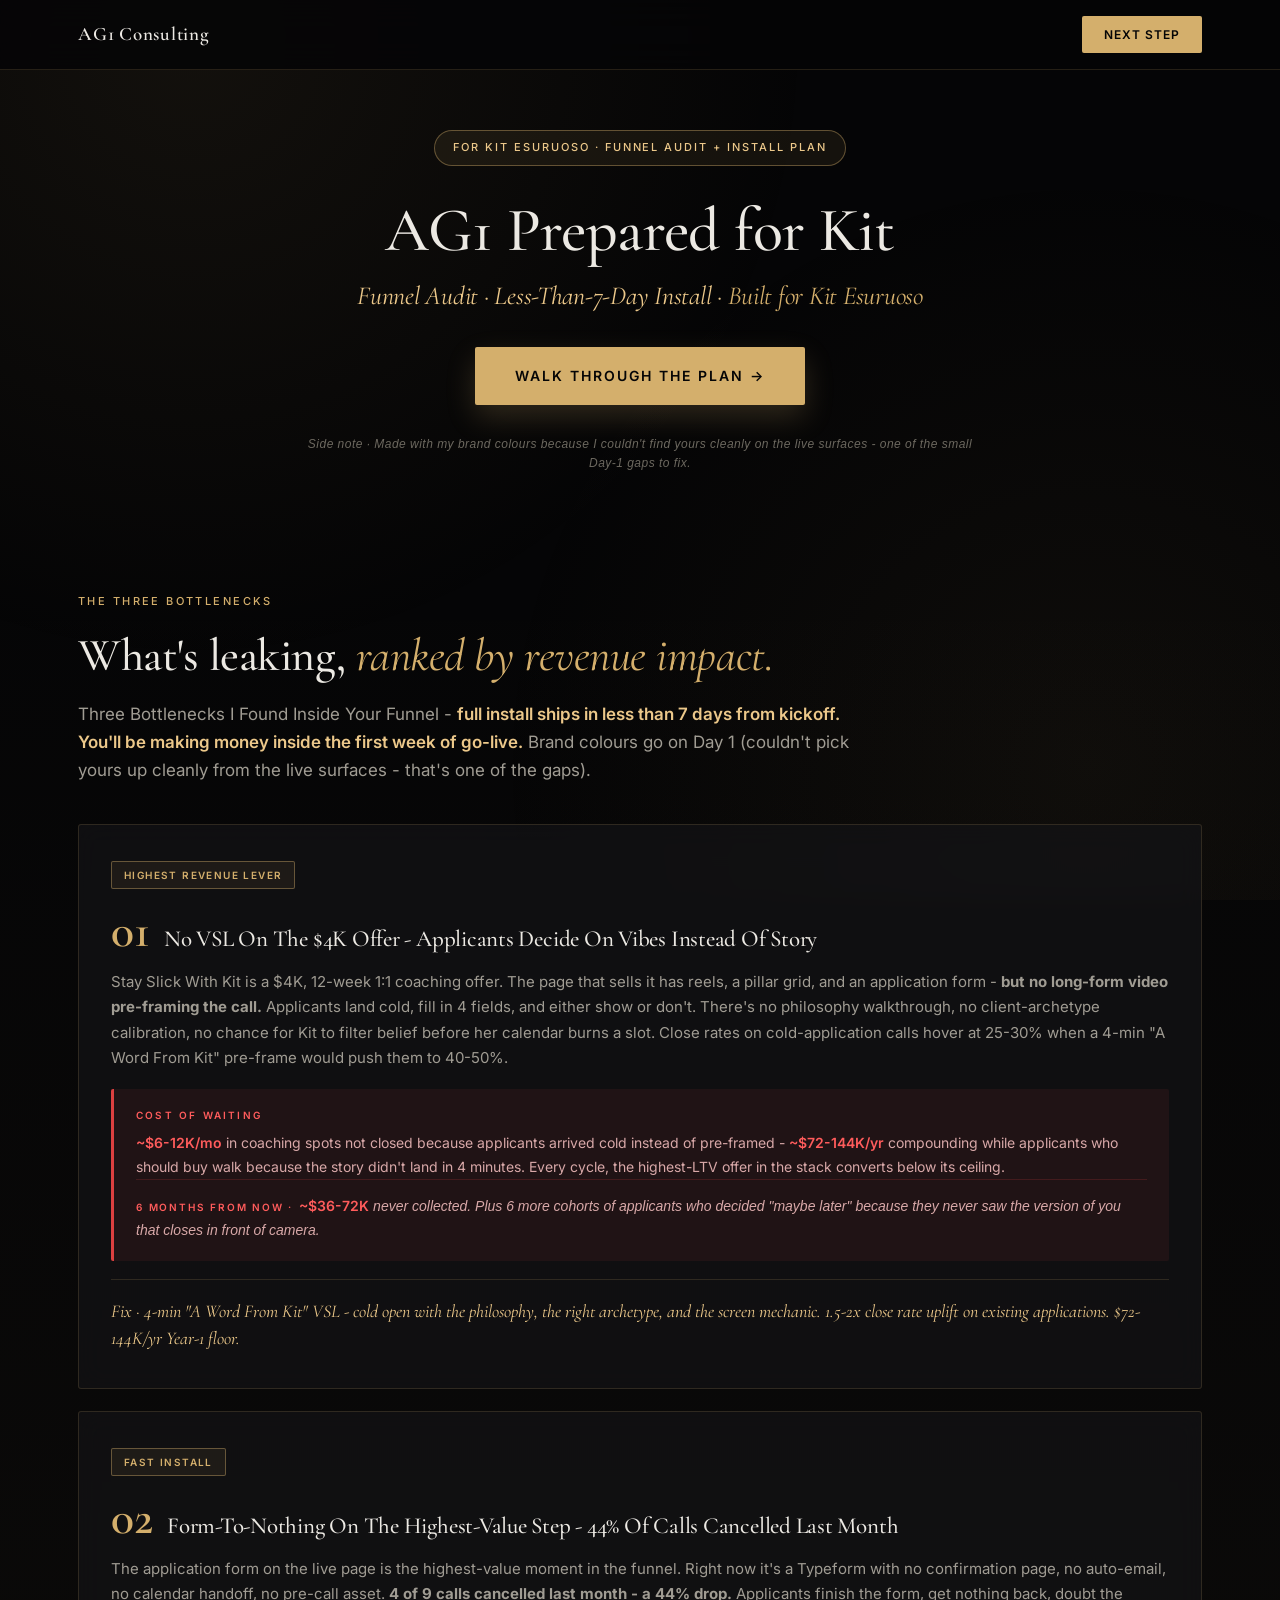
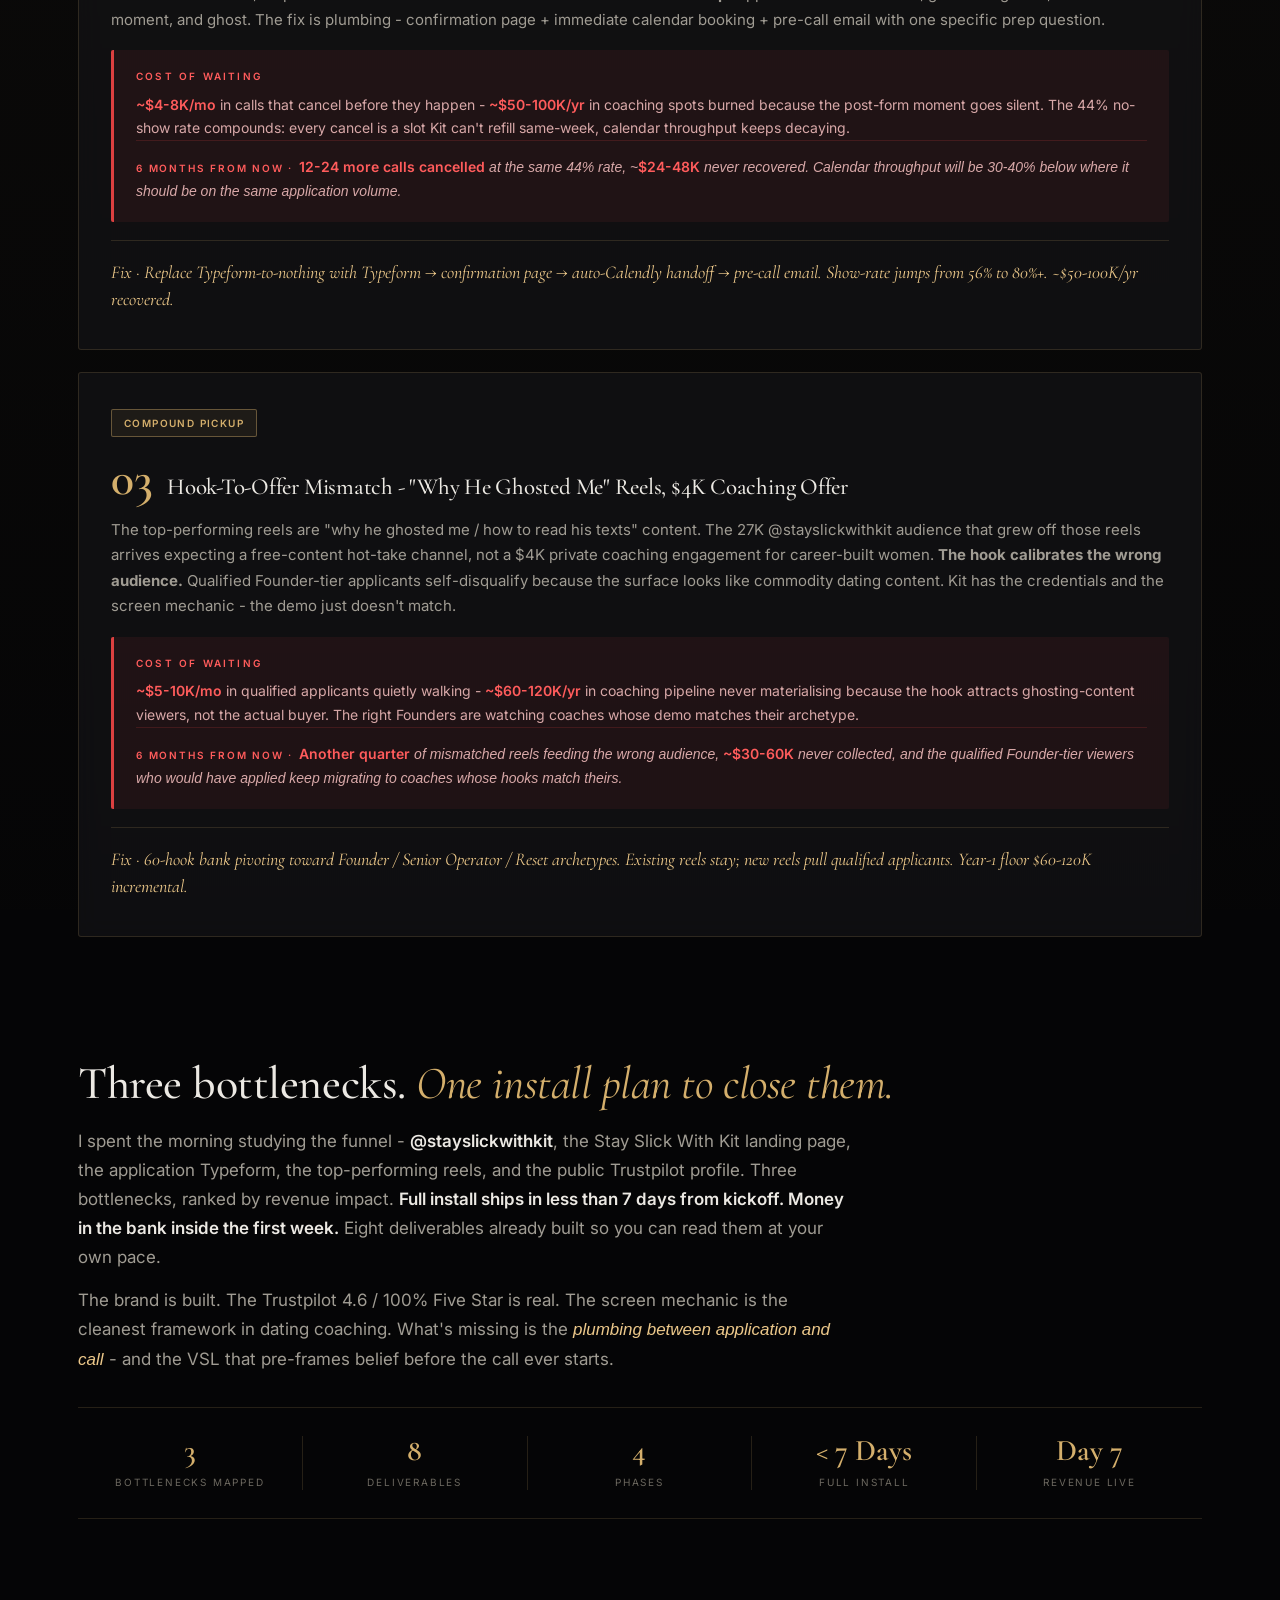
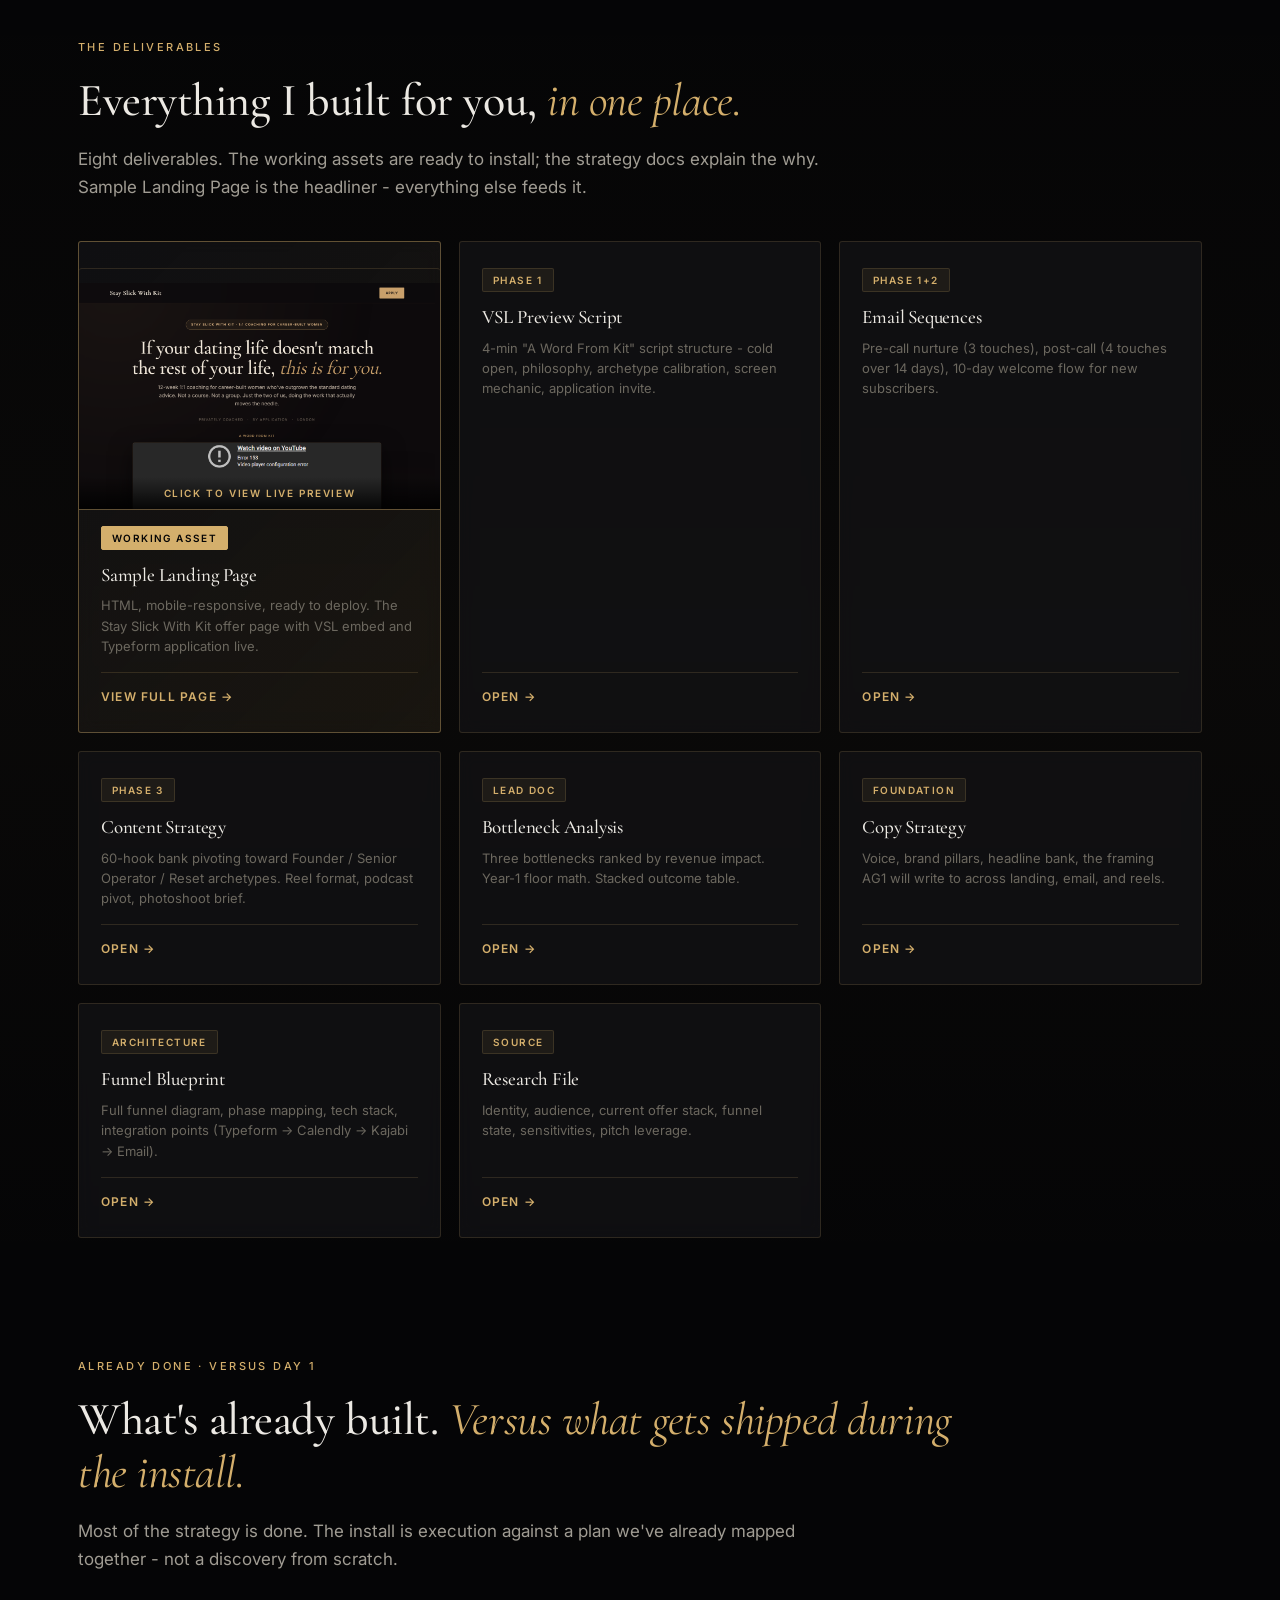
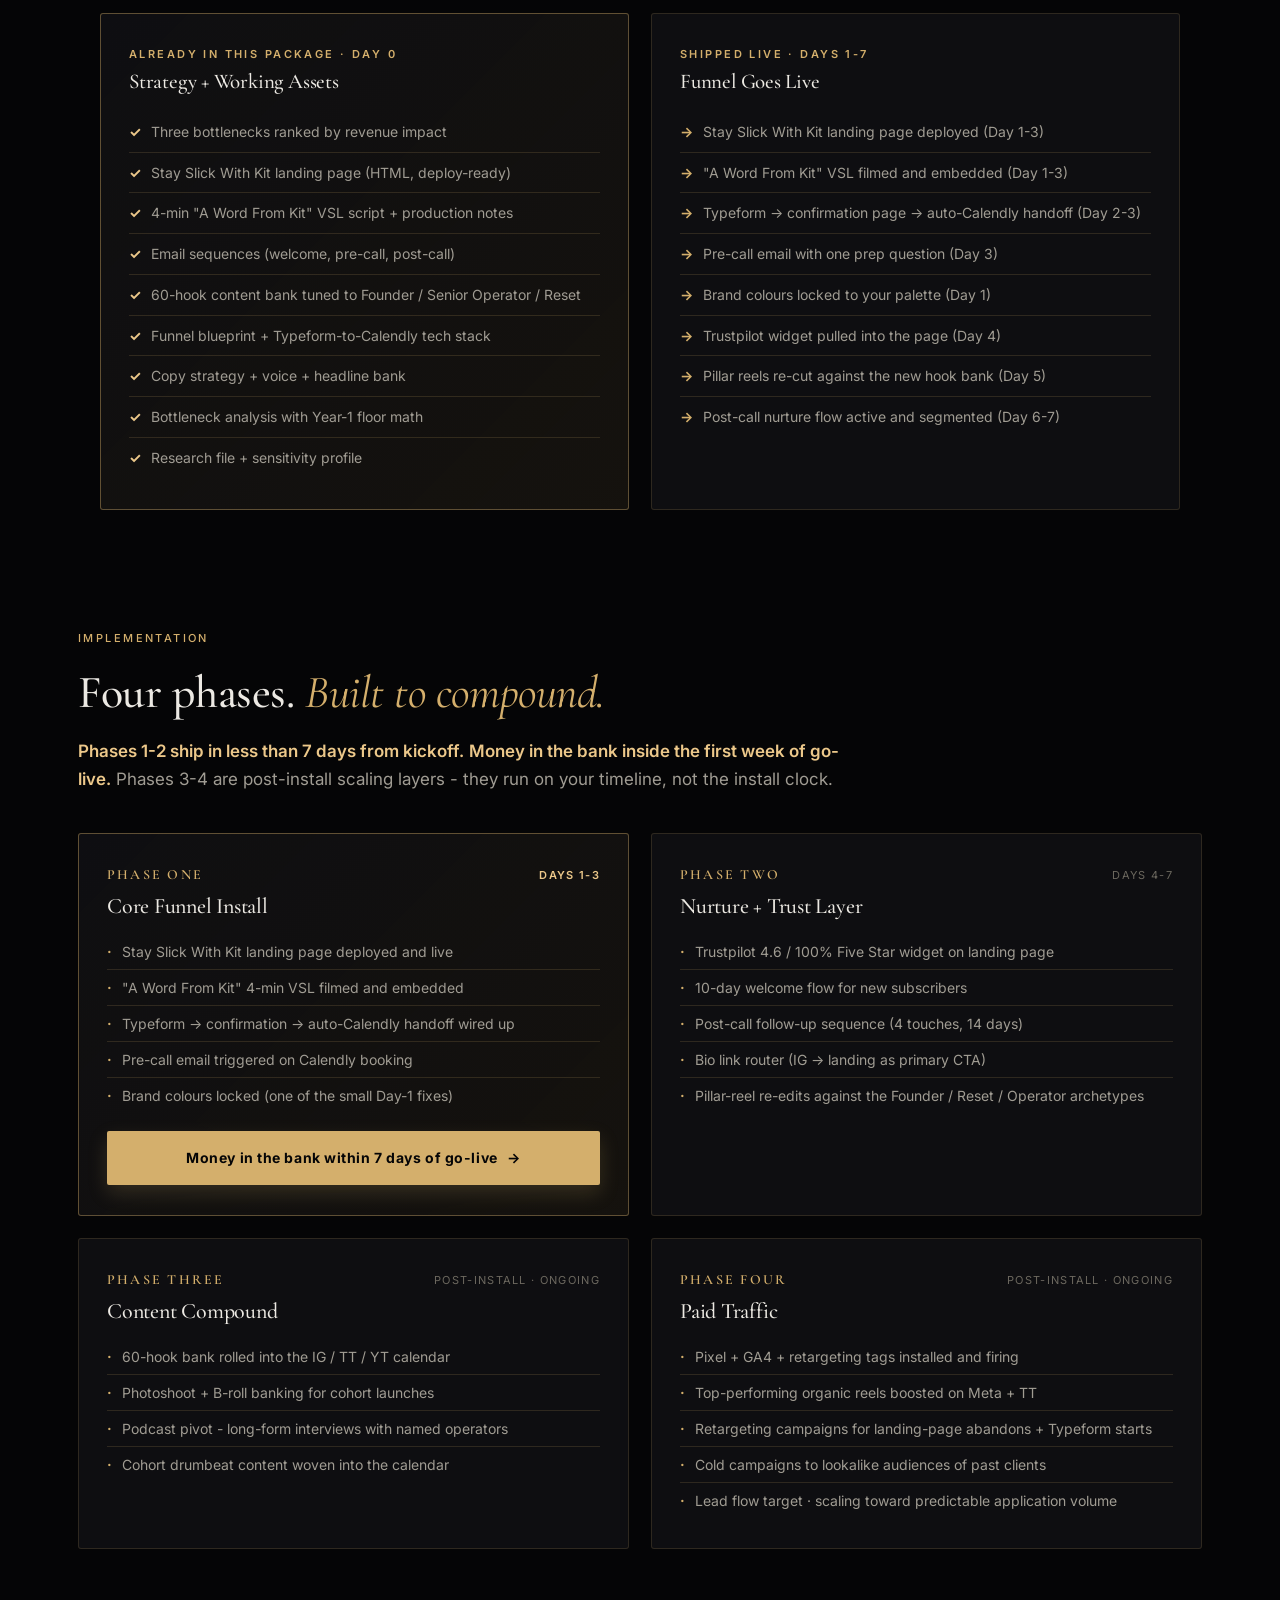
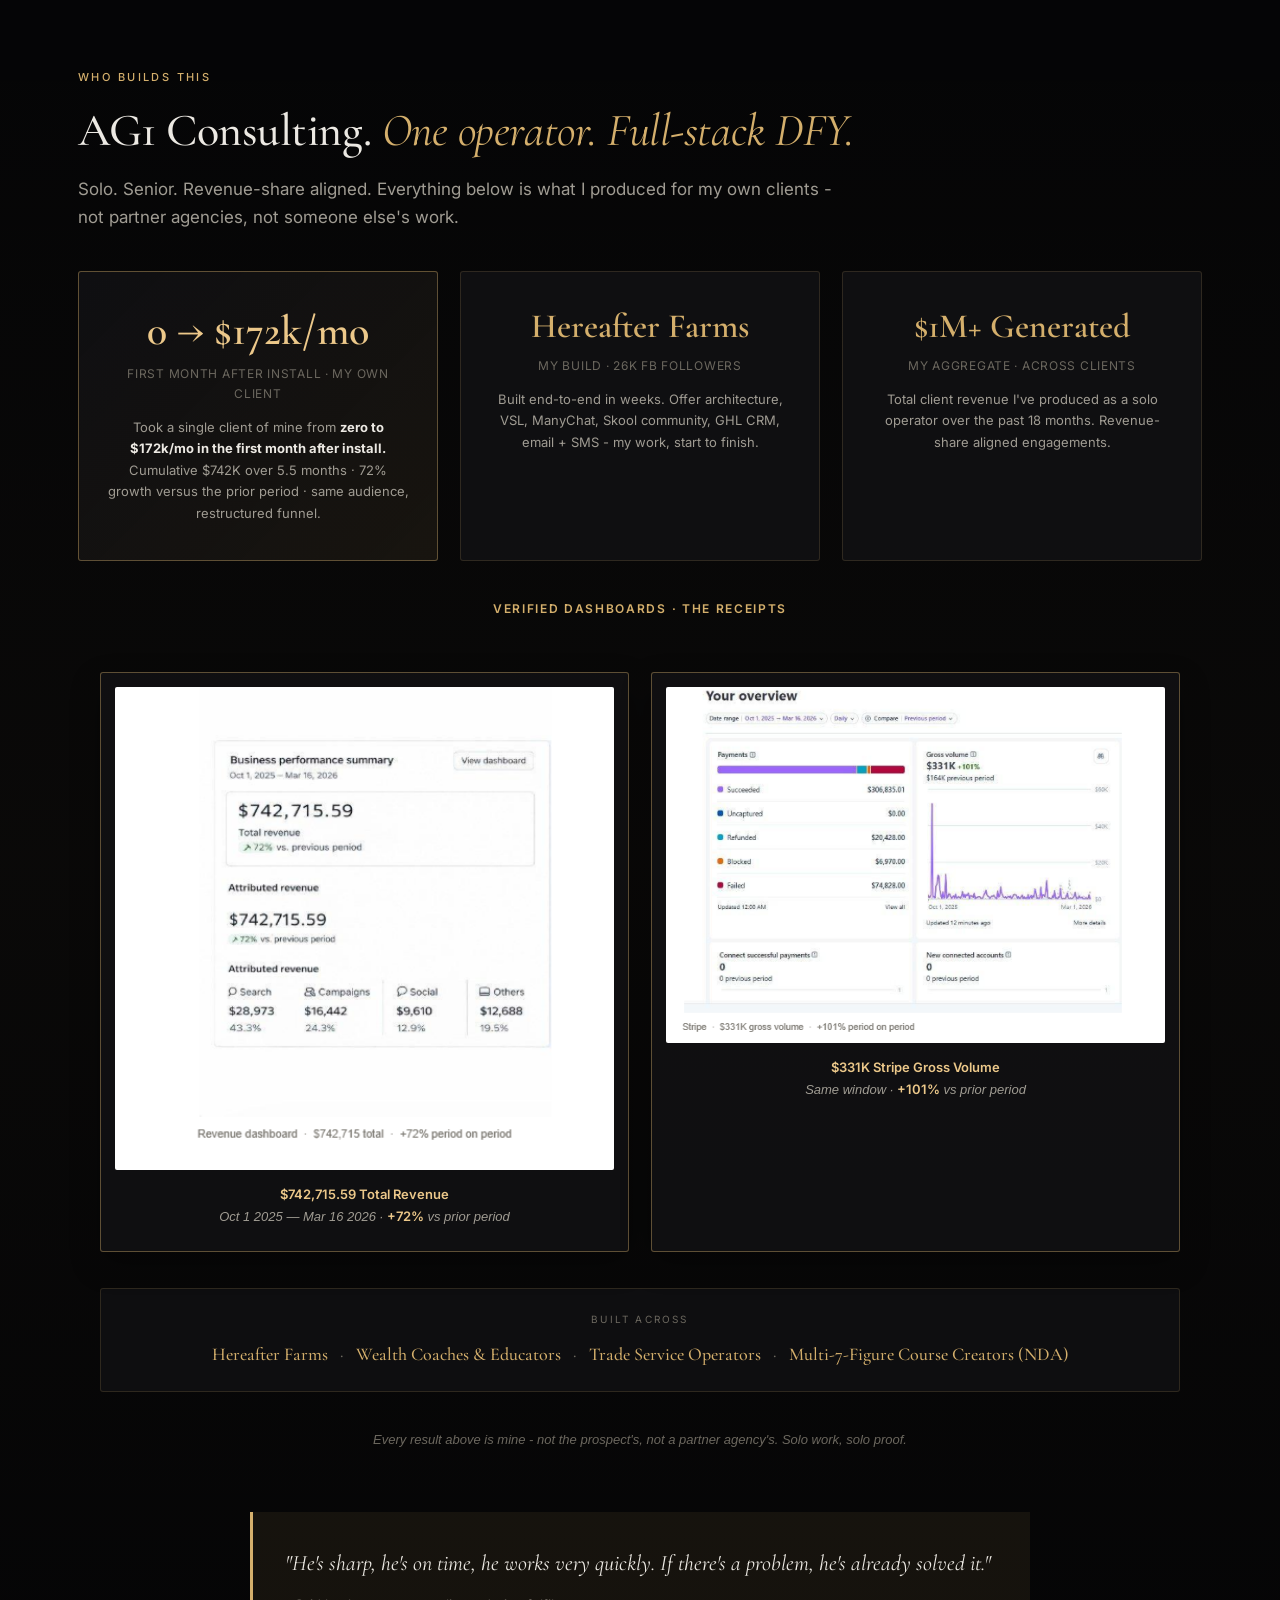
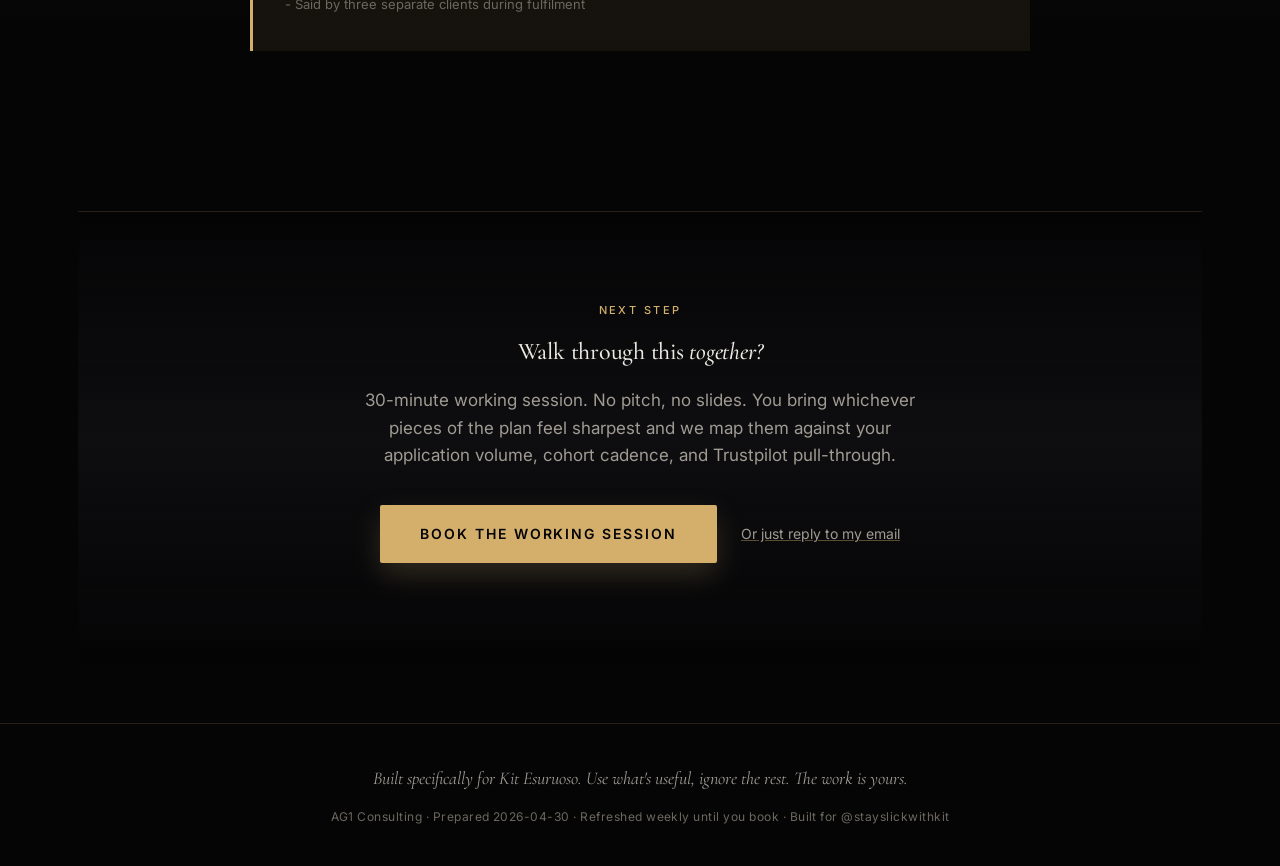
==== commit b3a5c92f: "Apply: typeform iframe, video note, FB Followers wording, cred-verify removed, pixel moved to phase " ====
--- a/index.html
+++ b/index.html
@@ -330,7 +330,6 @@
 <li>"A Word From Kit" VSL filmed and embedded (Day 1-3)</li>
 <li>Typeform → confirmation page → auto-Calendly handoff (Day 2-3)</li>
 <li>Pre-call email with one prep question (Day 3)</li>
-<li>Pixel + GA4 + retargeting tags installed (Day 3)</li>
 <li>Brand colours locked to your palette (Day 1)</li>
 <li>Trustpilot widget pulled into the page (Day 4)</li>
 <li>Pillar reels re-cut against the new hook bank (Day 5)</li>
@@ -356,7 +355,6 @@
 <li>"A Word From Kit" 4-min VSL filmed and embedded</li>
 <li>Typeform → confirmation → auto-Calendly handoff wired up</li>
 <li>Pre-call email triggered on Calendly booking</li>
-<li>Pixel + GA4 + retargeting tags installed</li>
 <li>Brand colours locked (one of the small Day-1 fixes)</li>
 </ul>
 <a href="https://calendly.com/ag-copy/call-with-andrei" class="revenue-cta" target="_blank">Money in the bank within 7 days of go-live<span class="arrow"> →</span></a>
@@ -389,6 +387,7 @@
 <div class="phase-meta"><span class="phase-name">Phase Four</span><span class="phase-weeks">Post-Install · Ongoing</span></div>
 <h3>Paid Traffic</h3>
 <ul>
+<li>Pixel + GA4 + retargeting tags installed and firing</li>
 <li>Top-performing organic reels boosted on Meta + TT</li>
 <li>Retargeting campaigns for landing-page abandons + Typeform starts</li>
 <li>Cold campaigns to lookalike audiences of past clients</li>
@@ -410,21 +409,18 @@
 <div class="cred-headline">0 → $172k/mo</div>
 <div class="cred-meta">First Month After Install · My Own Client</div>
 <div class="cred-detail">Took a single client of mine from <strong>zero to $172k/mo in the first month after install.</strong> Cumulative $742K over 5.5 months · 72% growth versus the prior period · same audience, restructured funnel.</div>
-<div class="cred-verify">Verified dashboard available on the call</div>
 </div>
 
 <div class="cred-card">
 <div class="cred-headline">Hereafter Farms</div>
-<div class="cred-meta">My Build · 26K FB Lead Funnel</div>
-<div class="cred-detail">Built end-to-end in weeks. The 26K Facebook lead funnel was where the majority of sales came from. Offer architecture, VSL, ManyChat, Skool community, GHL CRM, email + SMS - my work, start to finish.</div>
-<div class="cred-verify">Build walkthrough on the call</div>
+<div class="cred-meta">My Build · 26K FB Followers</div>
+<div class="cred-detail">Built end-to-end in weeks. Offer architecture, VSL, ManyChat, Skool community, GHL CRM, email + SMS - my work, start to finish.</div>
 </div>
 
 <div class="cred-card">
 <div class="cred-headline">$1M+ Generated</div>
 <div class="cred-meta">My Aggregate · Across Clients</div>
-<div class="cred-detail">Total client revenue I've produced as a solo operator over the past 18 months. Revenue-share aligned engagements. References available.</div>
-<div class="cred-verify">References available on request</div>
+<div class="cred-detail">Total client revenue I've produced as a solo operator over the past 18 months. Revenue-share aligned engagements.</div>
 </div>
 </div>
 
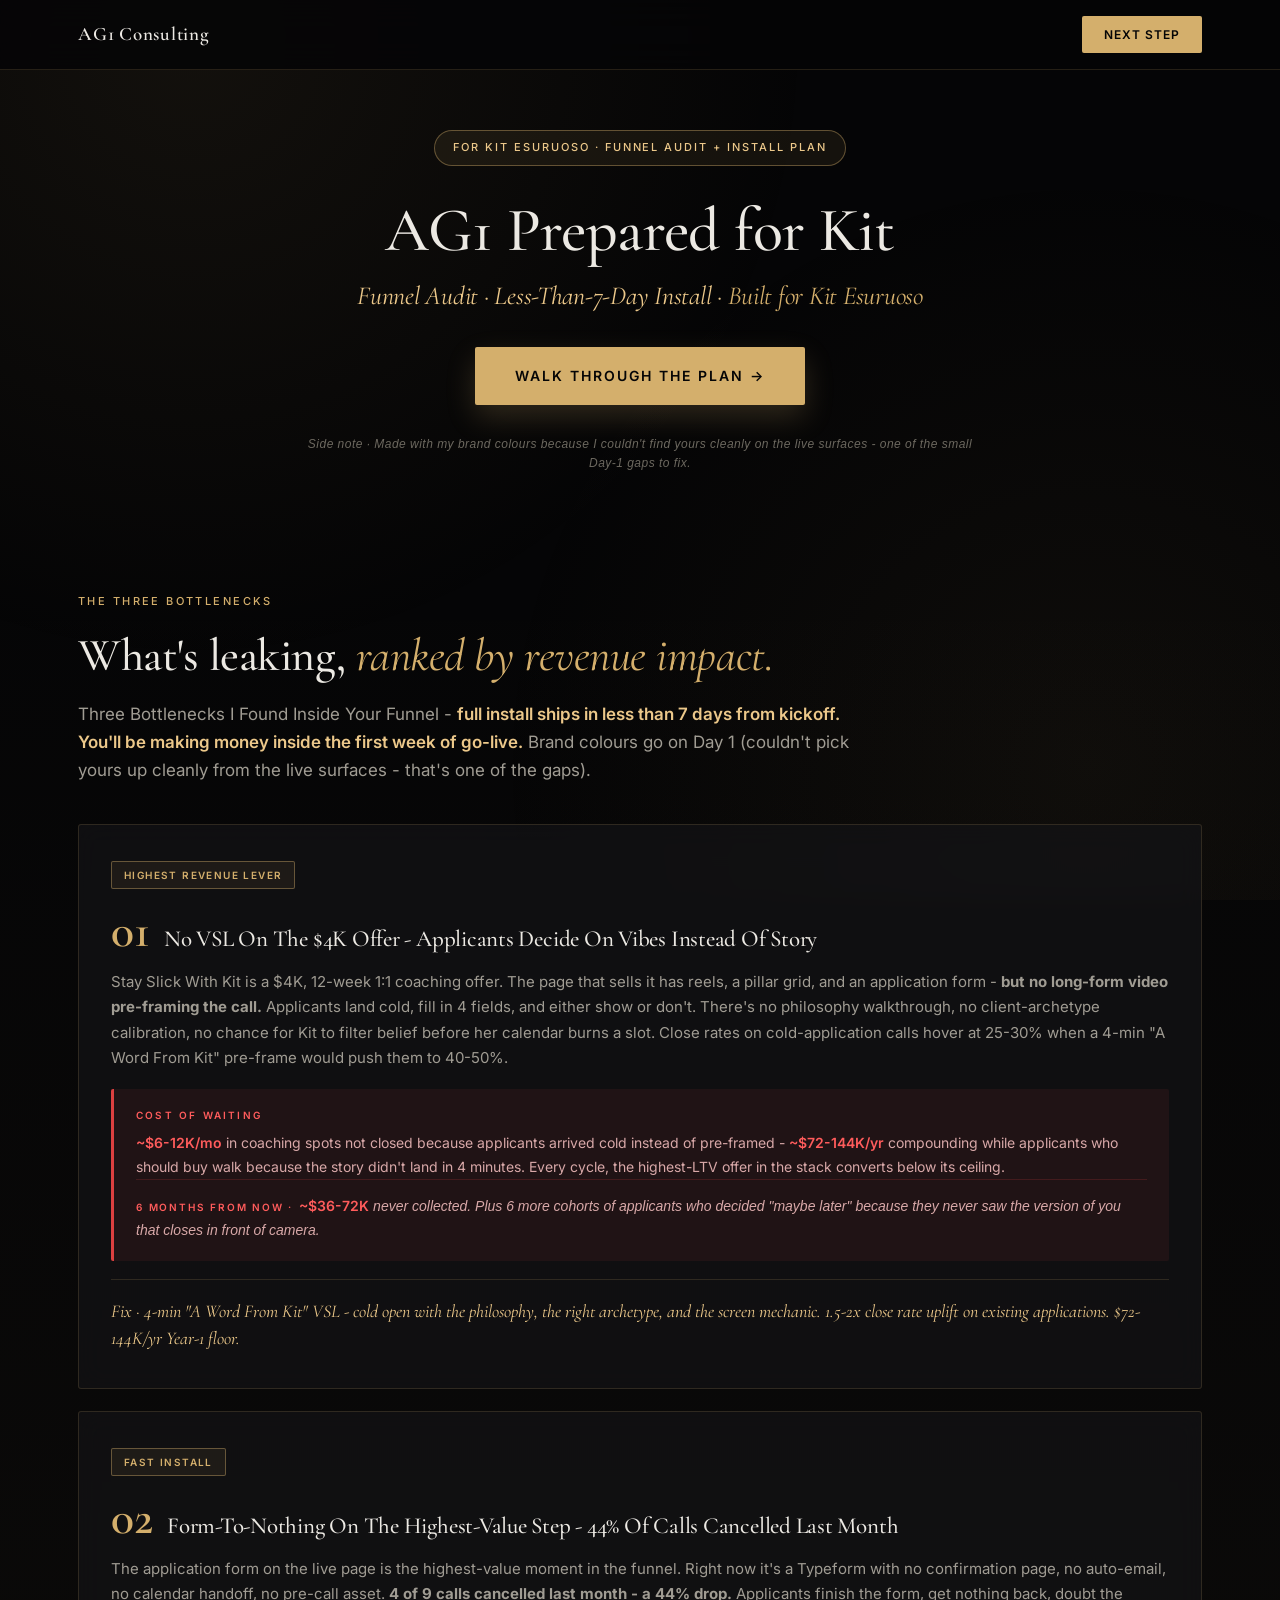
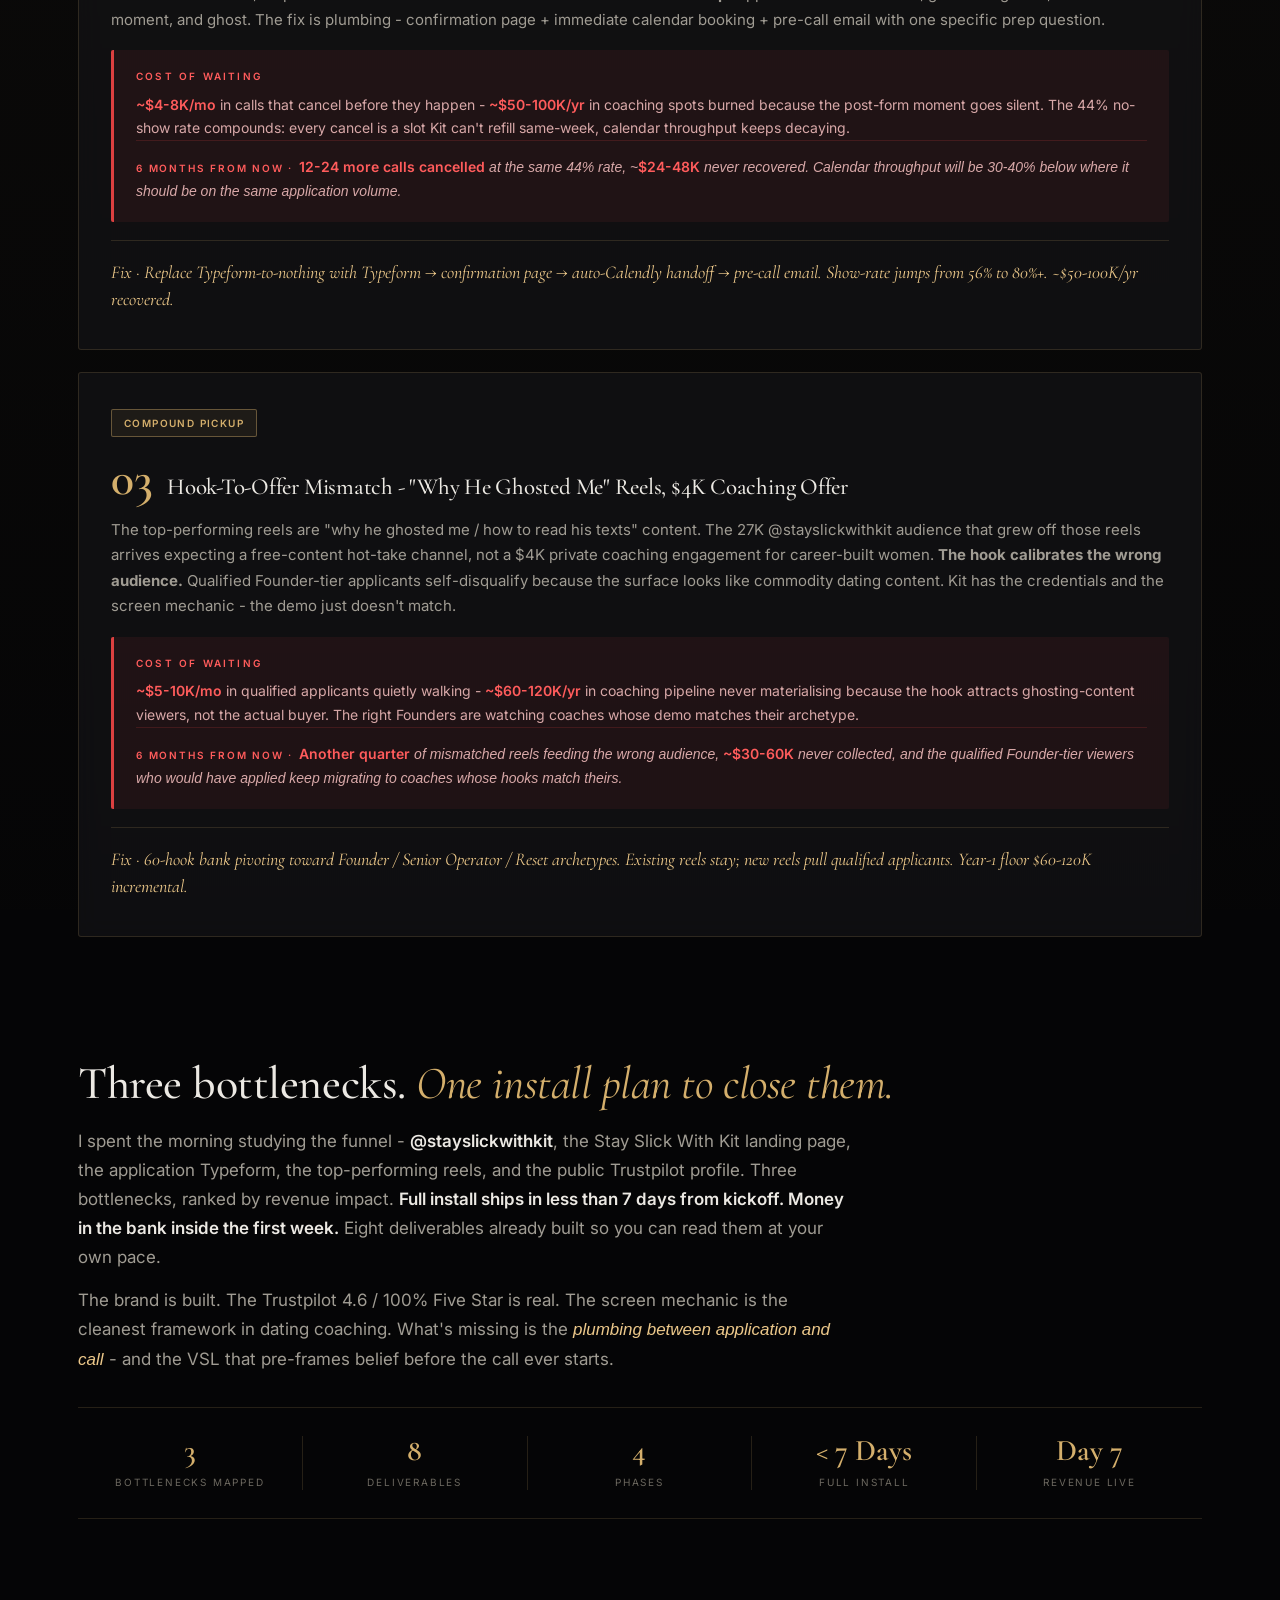
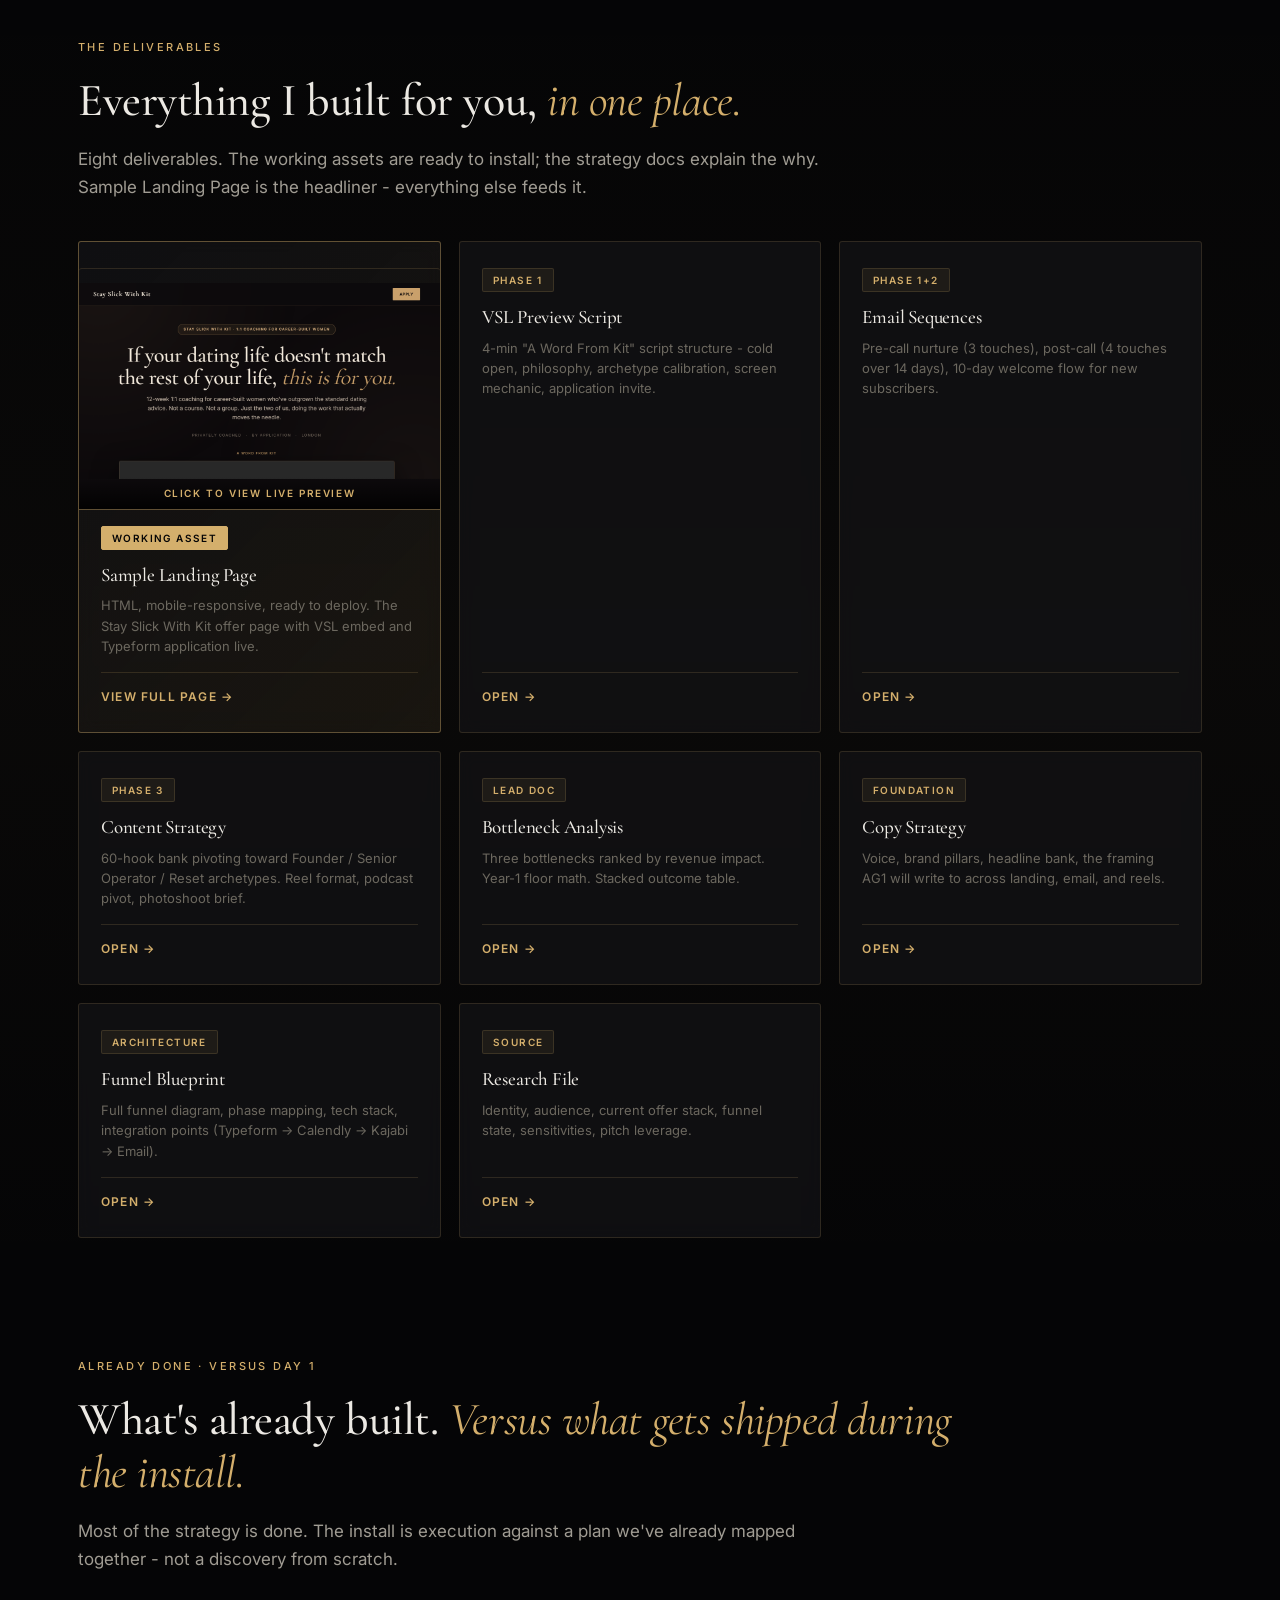
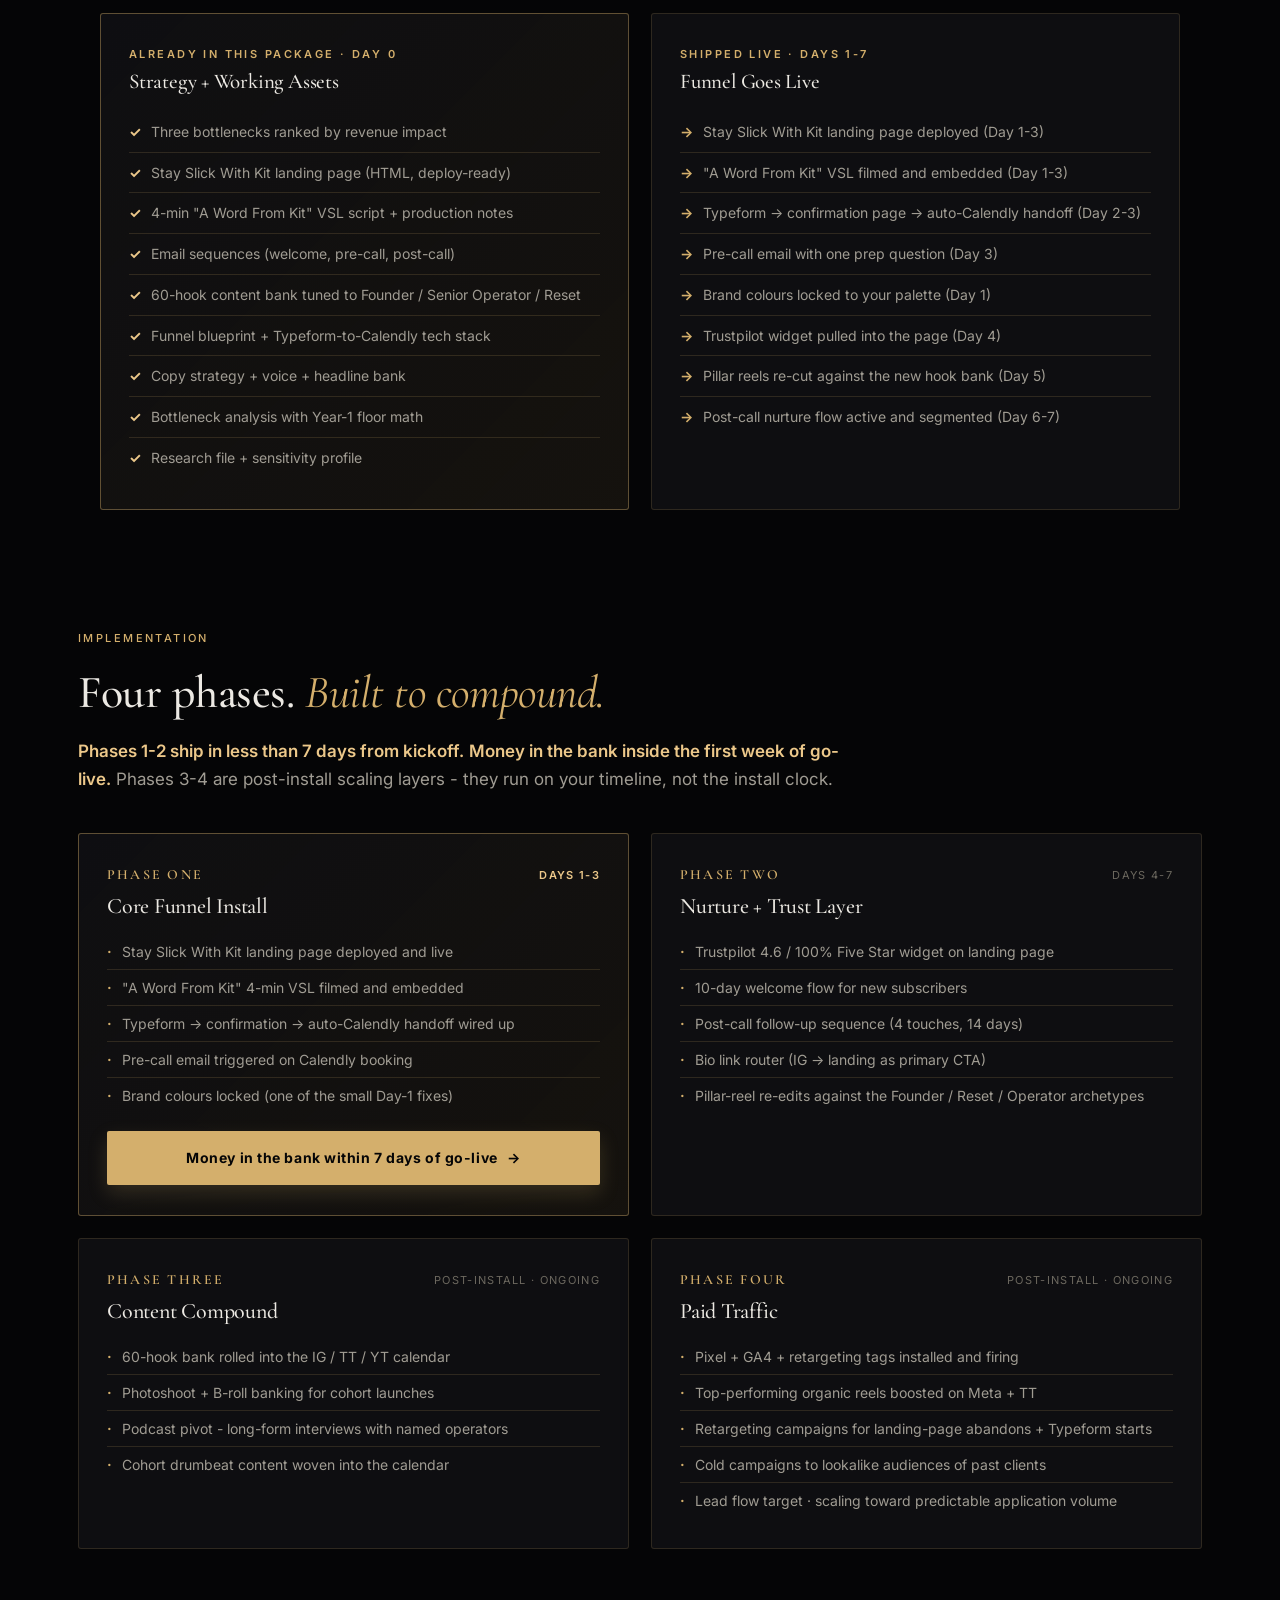
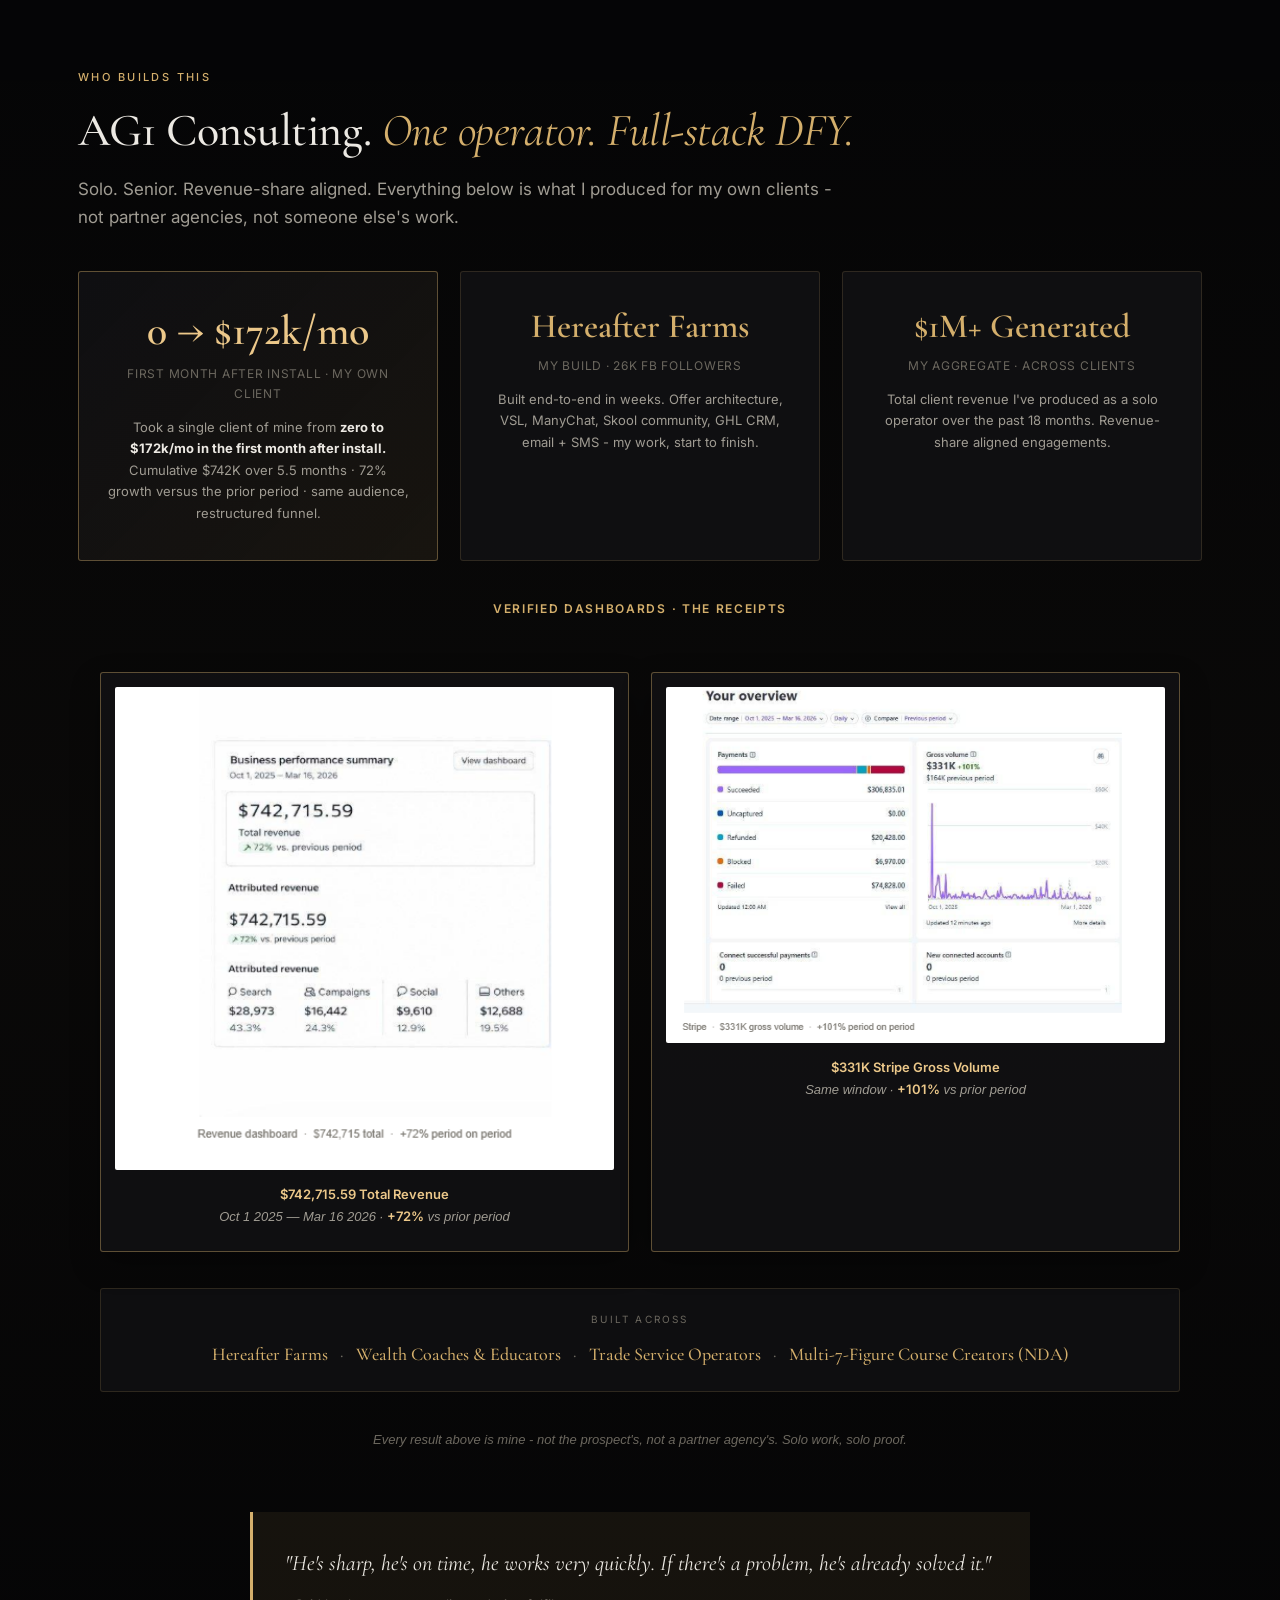
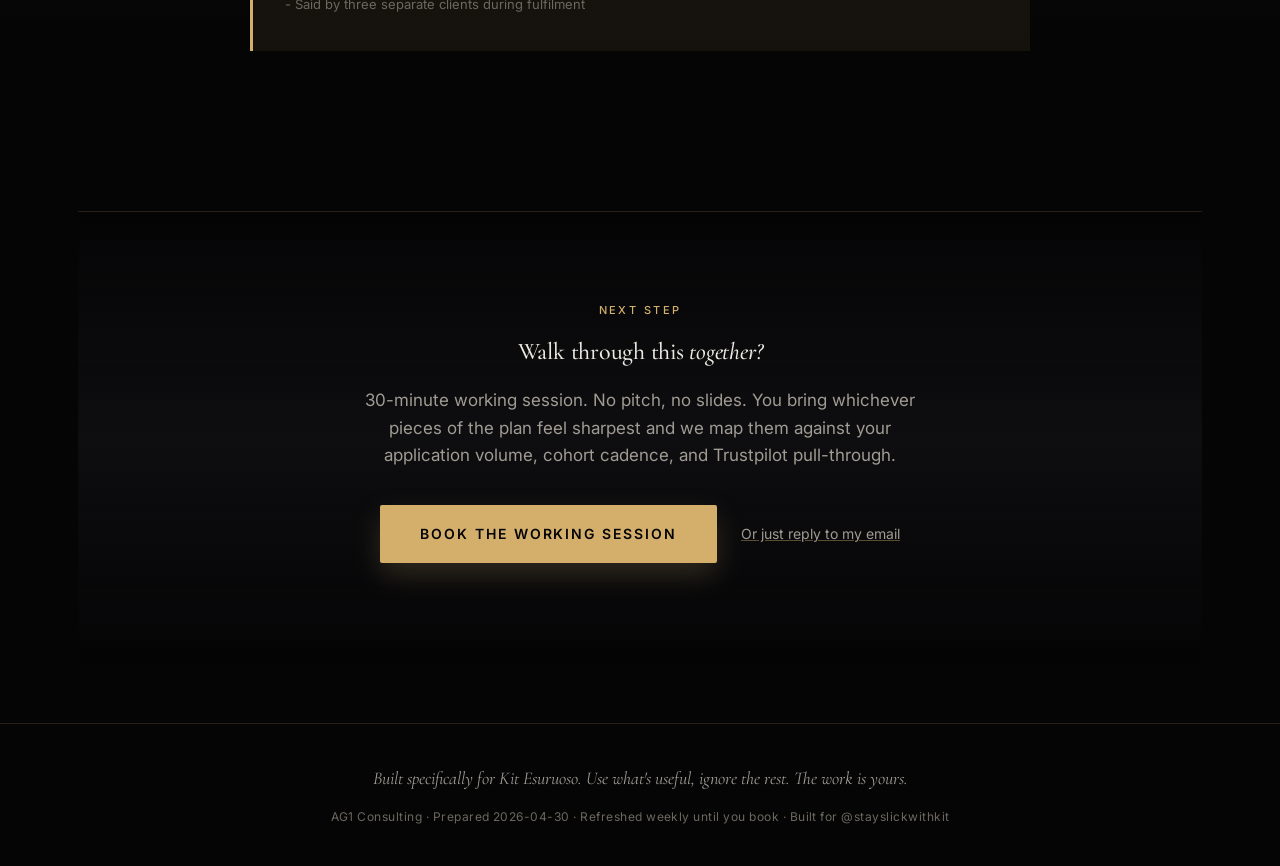
==== commit b0a8321f: "Restore Typeform data-tf-live embed + clean hero screenshot for thumbnail" ====
--- a/index.html
+++ b/index.html
@@ -239,7 +239,7 @@
 <div class="deliverables-grid">
 <div class="del-card featured">
 <a href="landing-page.html" target="_blank" class="preview-thumb-link">
-<img src="proof/landing-preview.png" alt="Stay Slick With Kit landing page preview" class="preview-thumb">
+<img src="proof/landing-preview.png?v=3" alt="Stay Slick With Kit landing page preview" class="preview-thumb">
 <div class="preview-overlay">Click to View Live Preview</div>
 </a>
 <span class="tag">Working Asset</span>
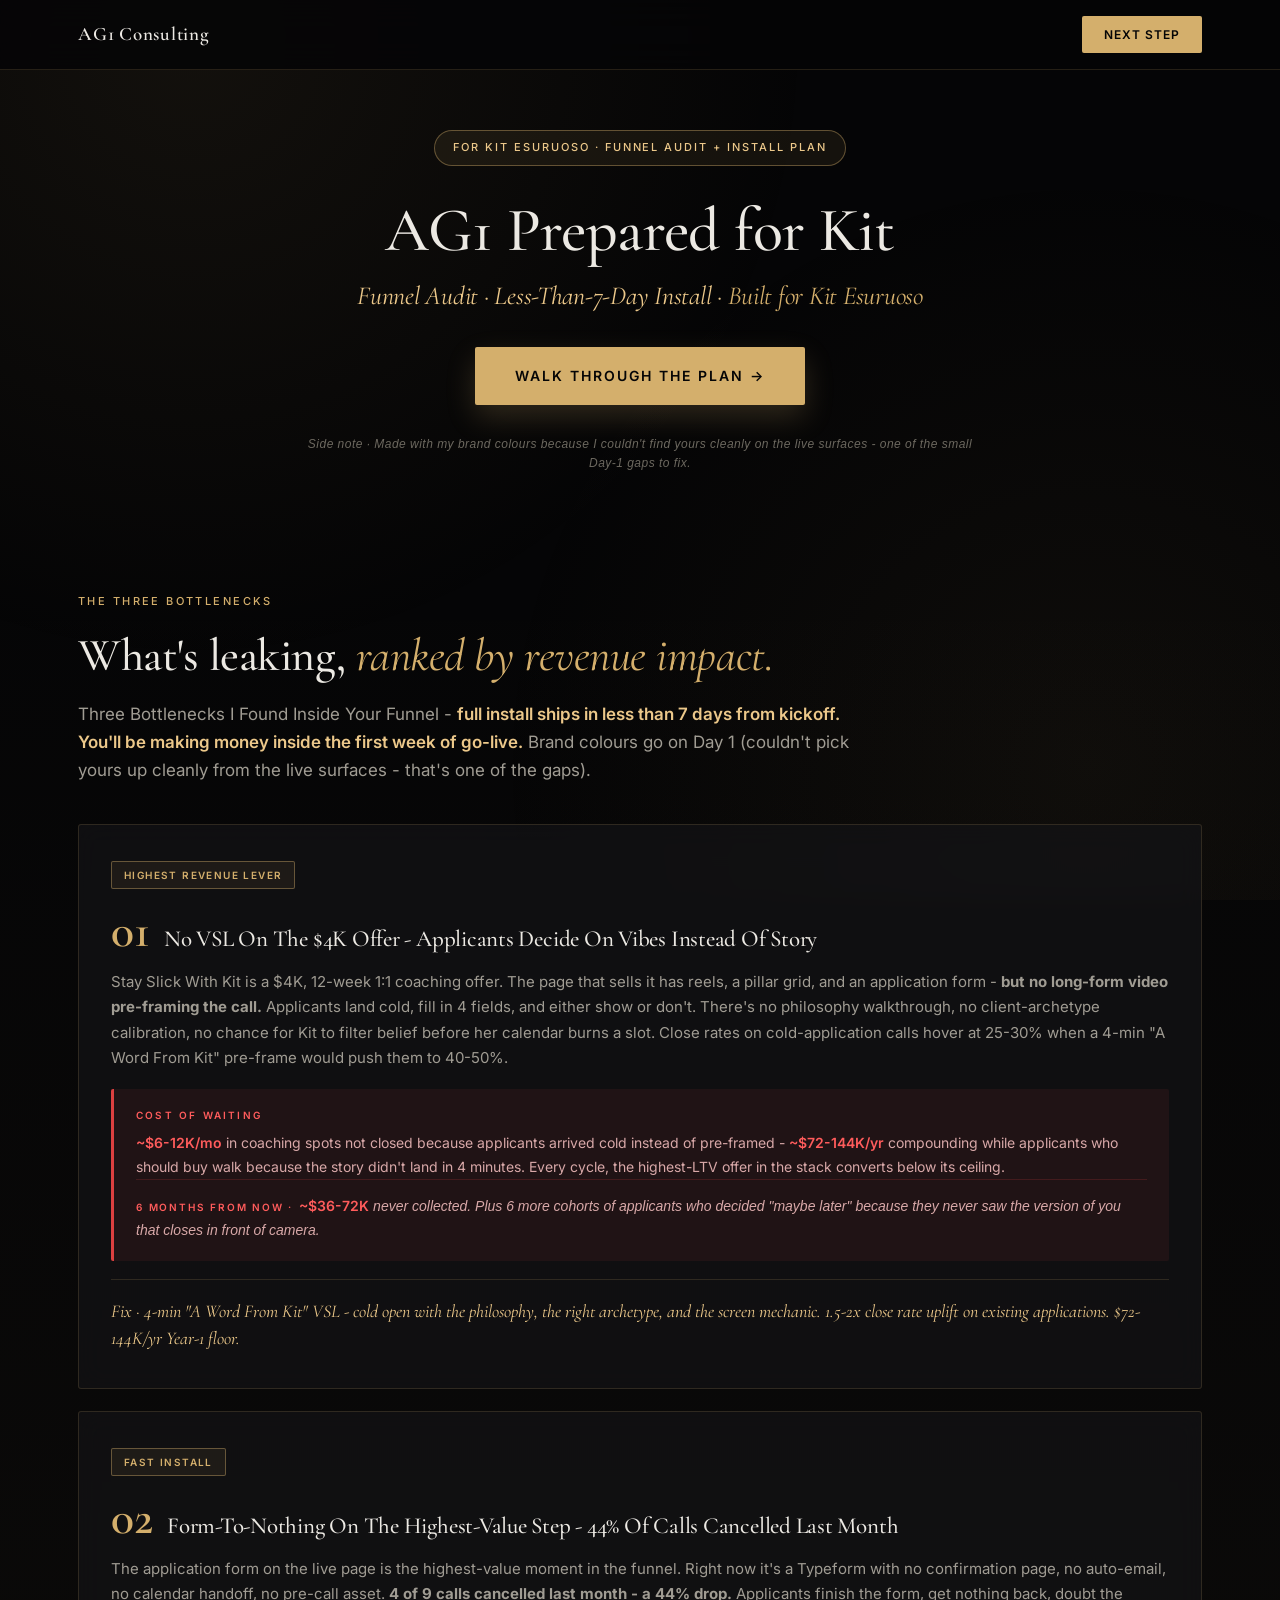
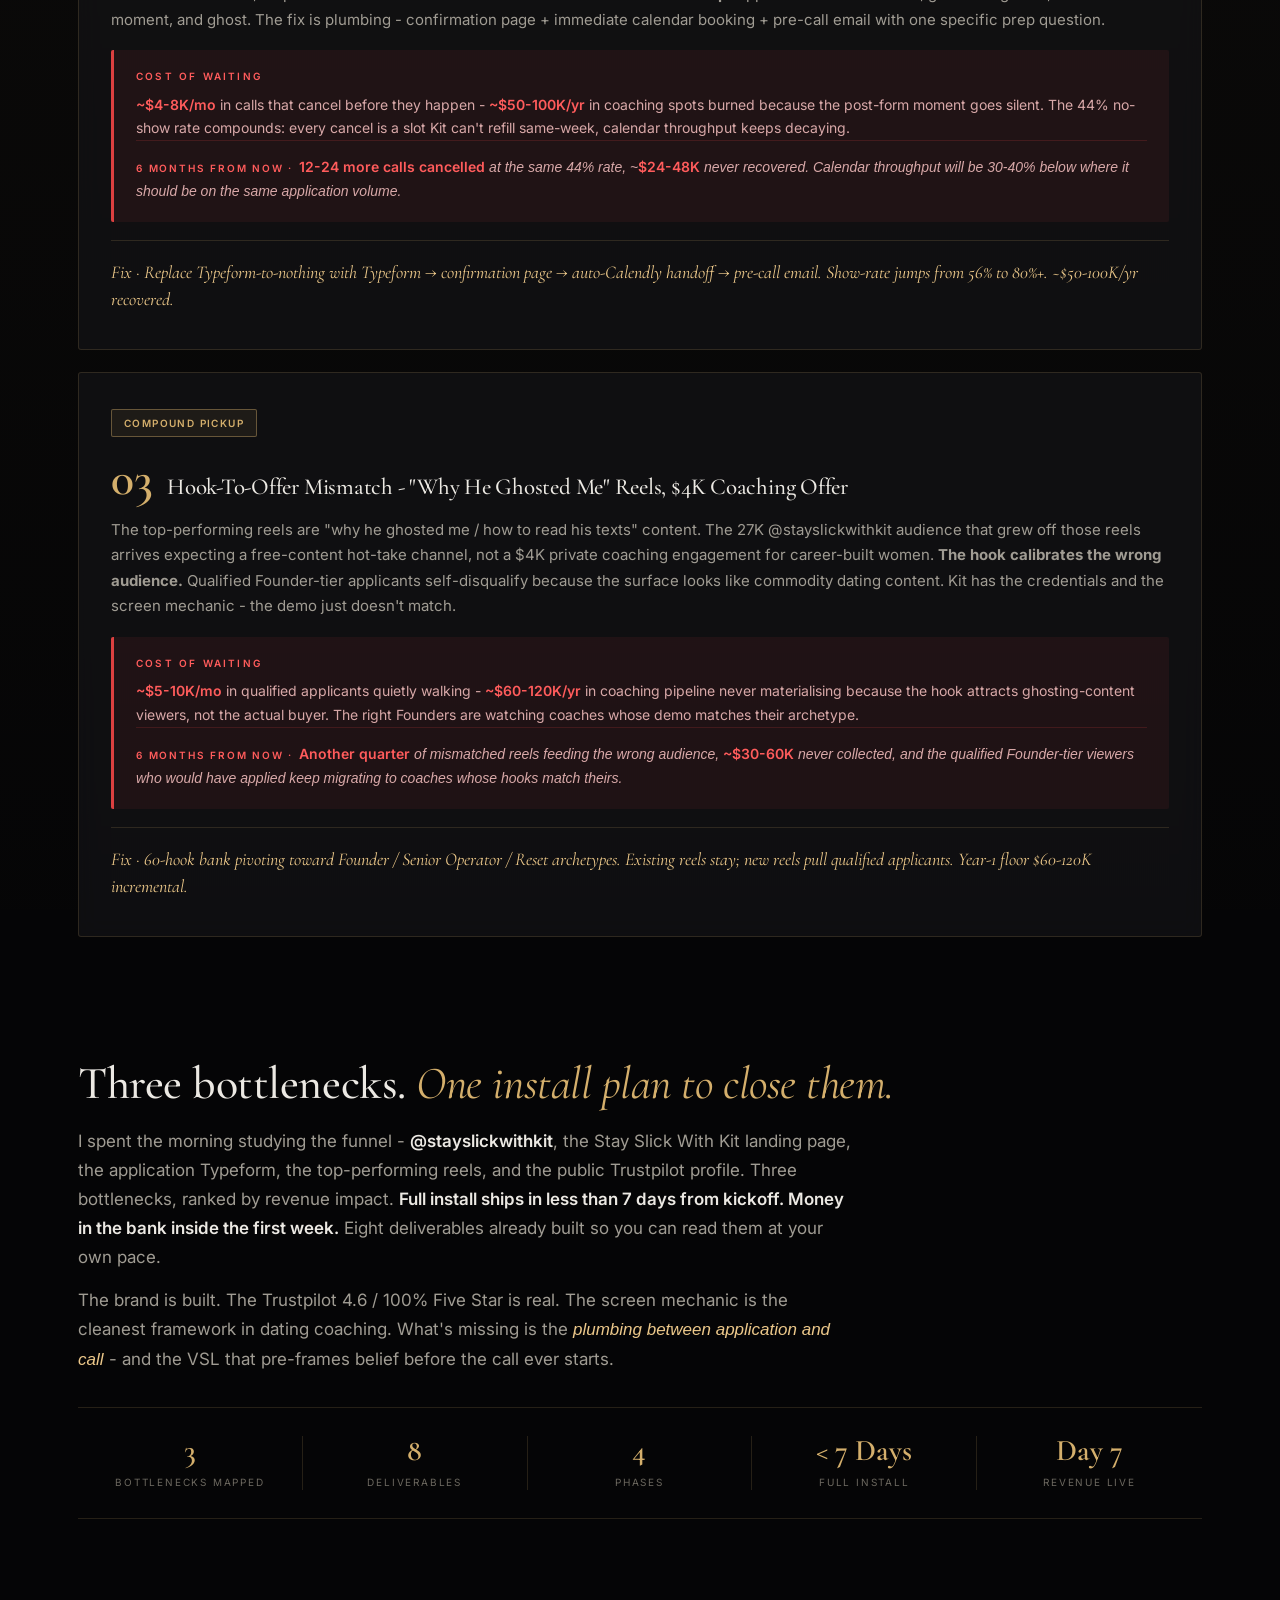
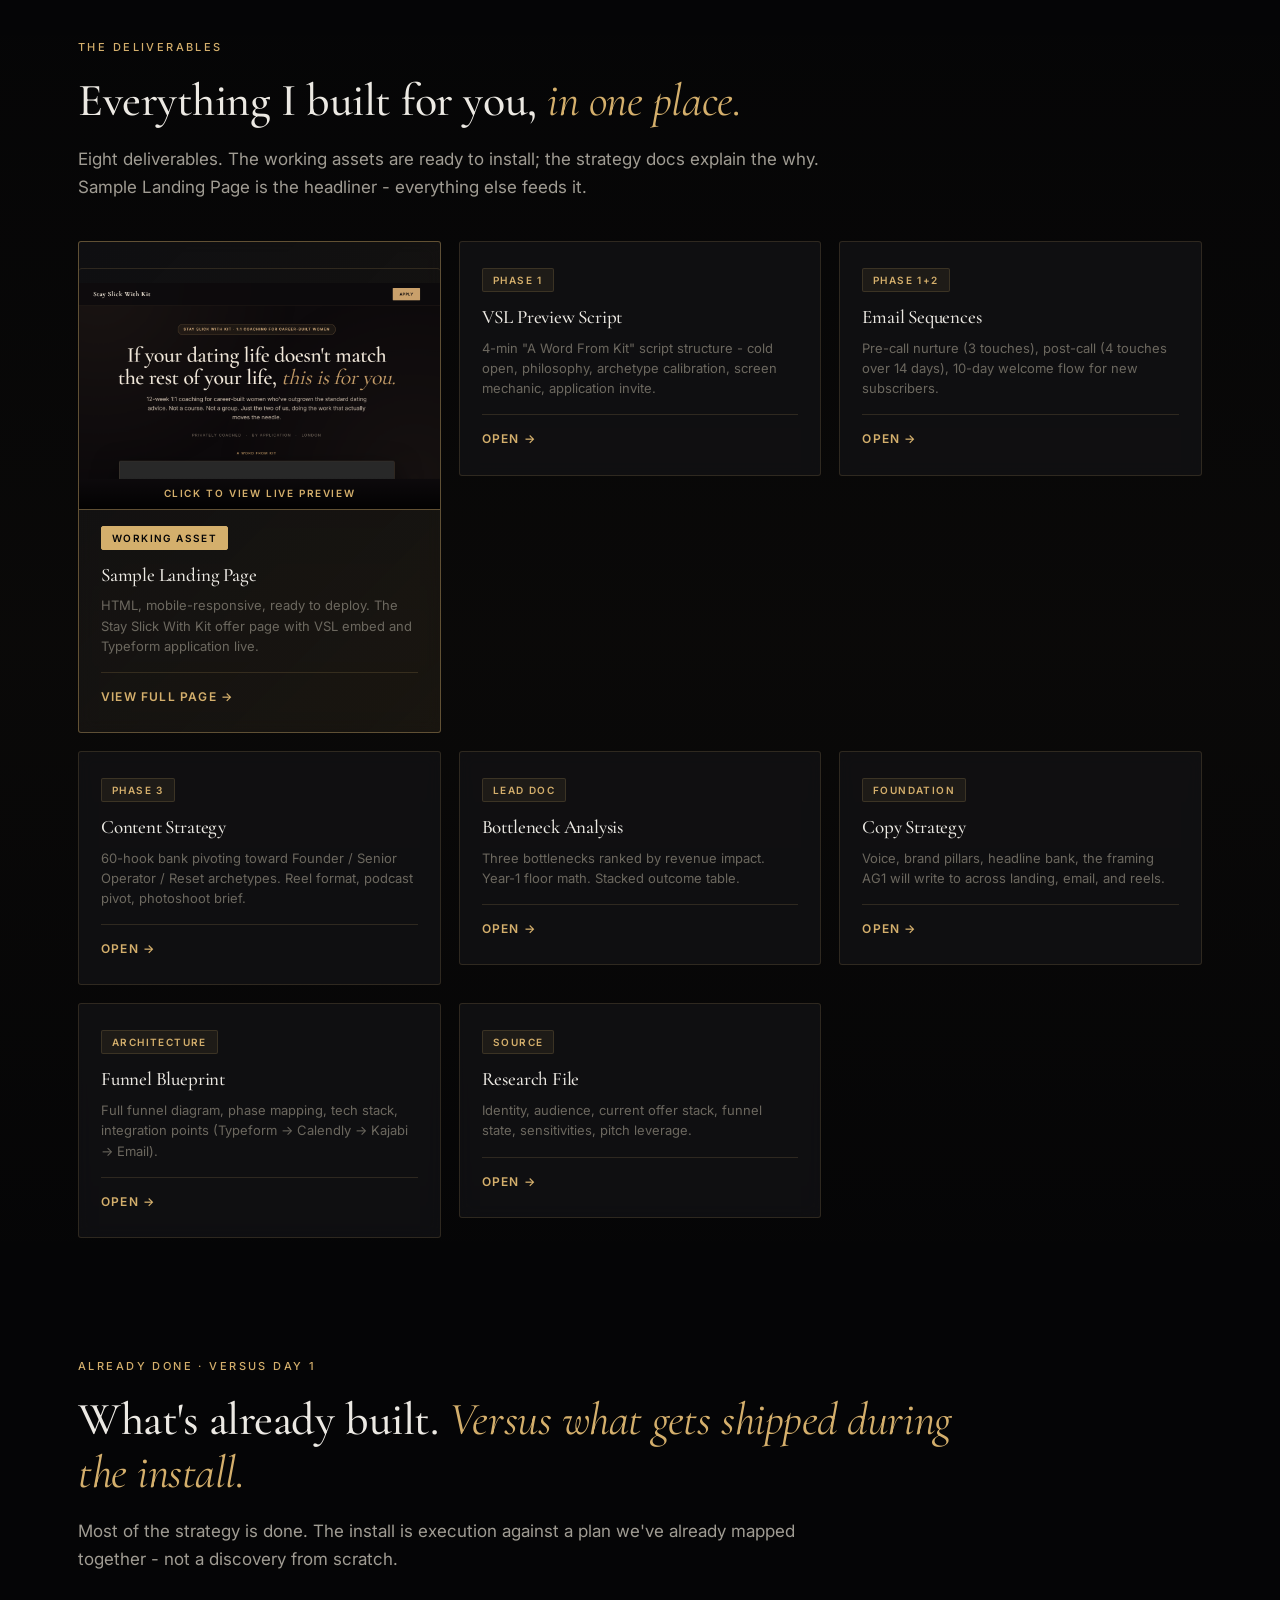
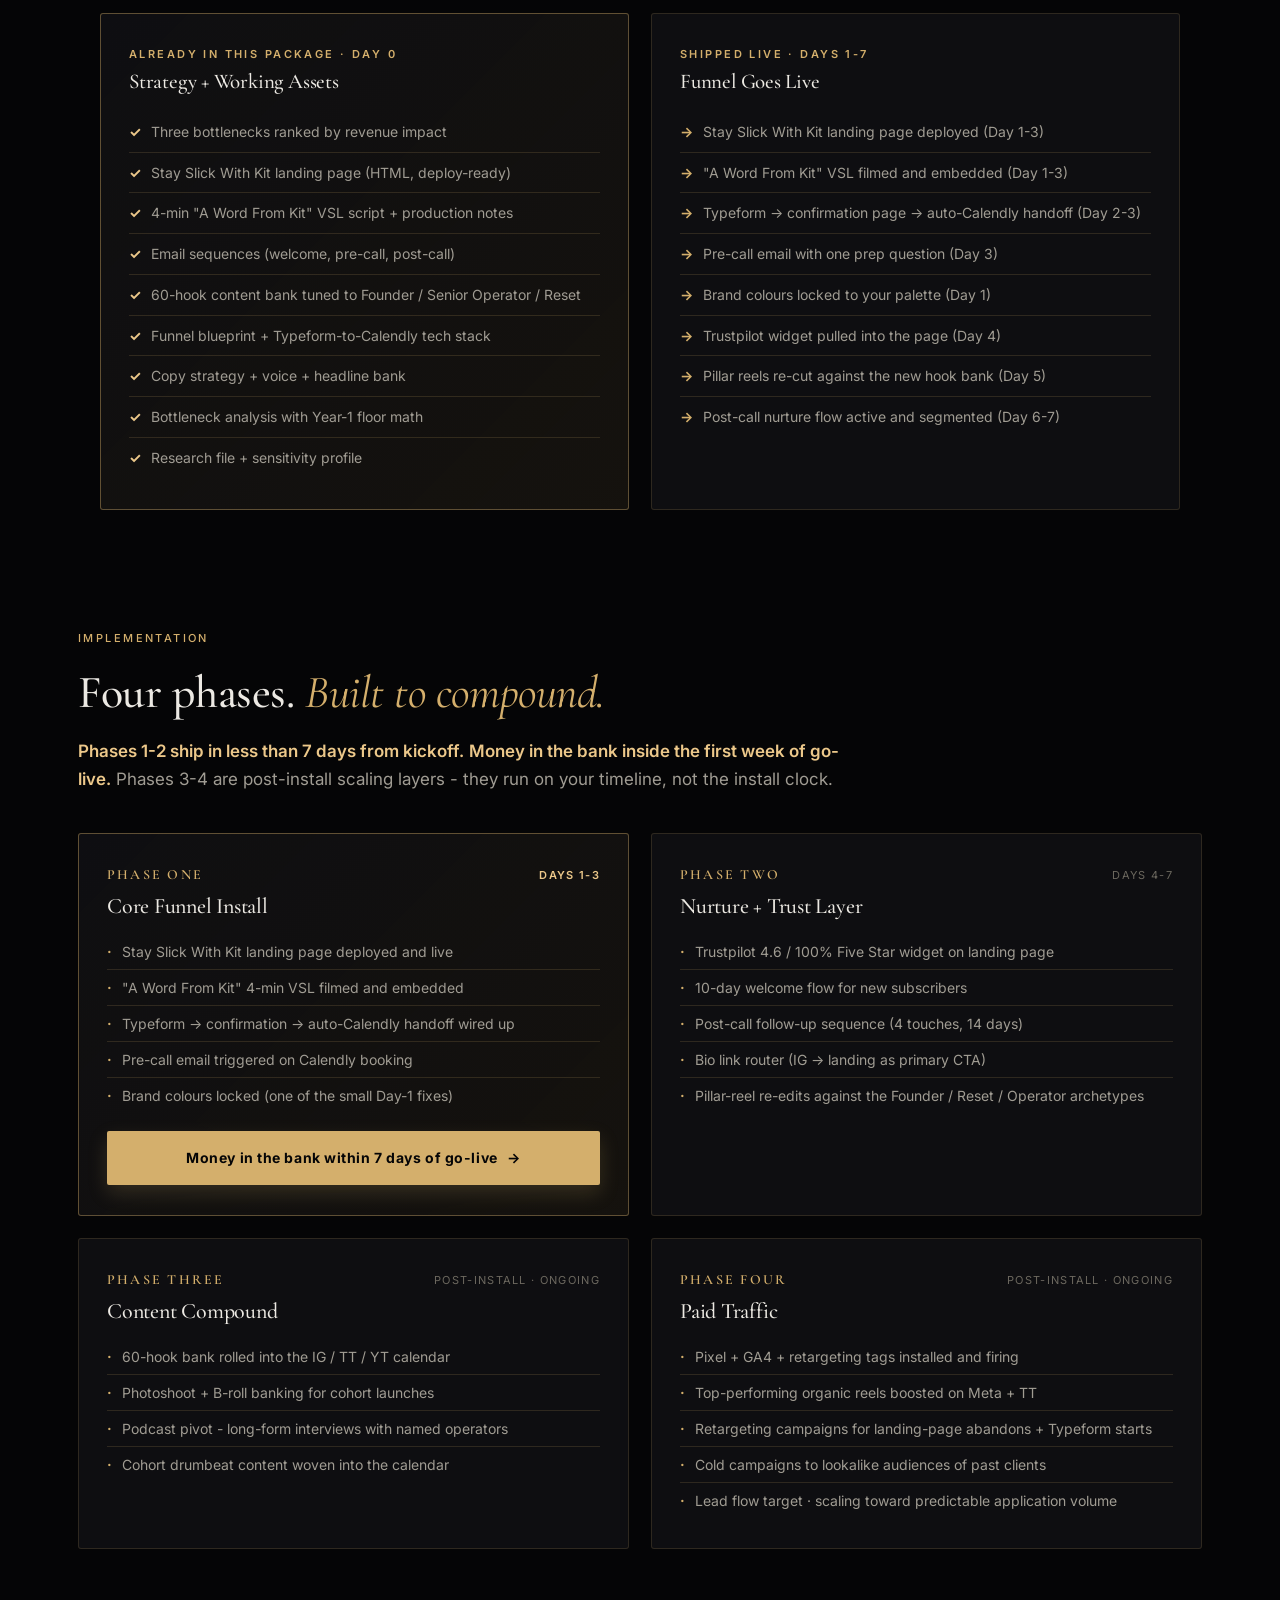
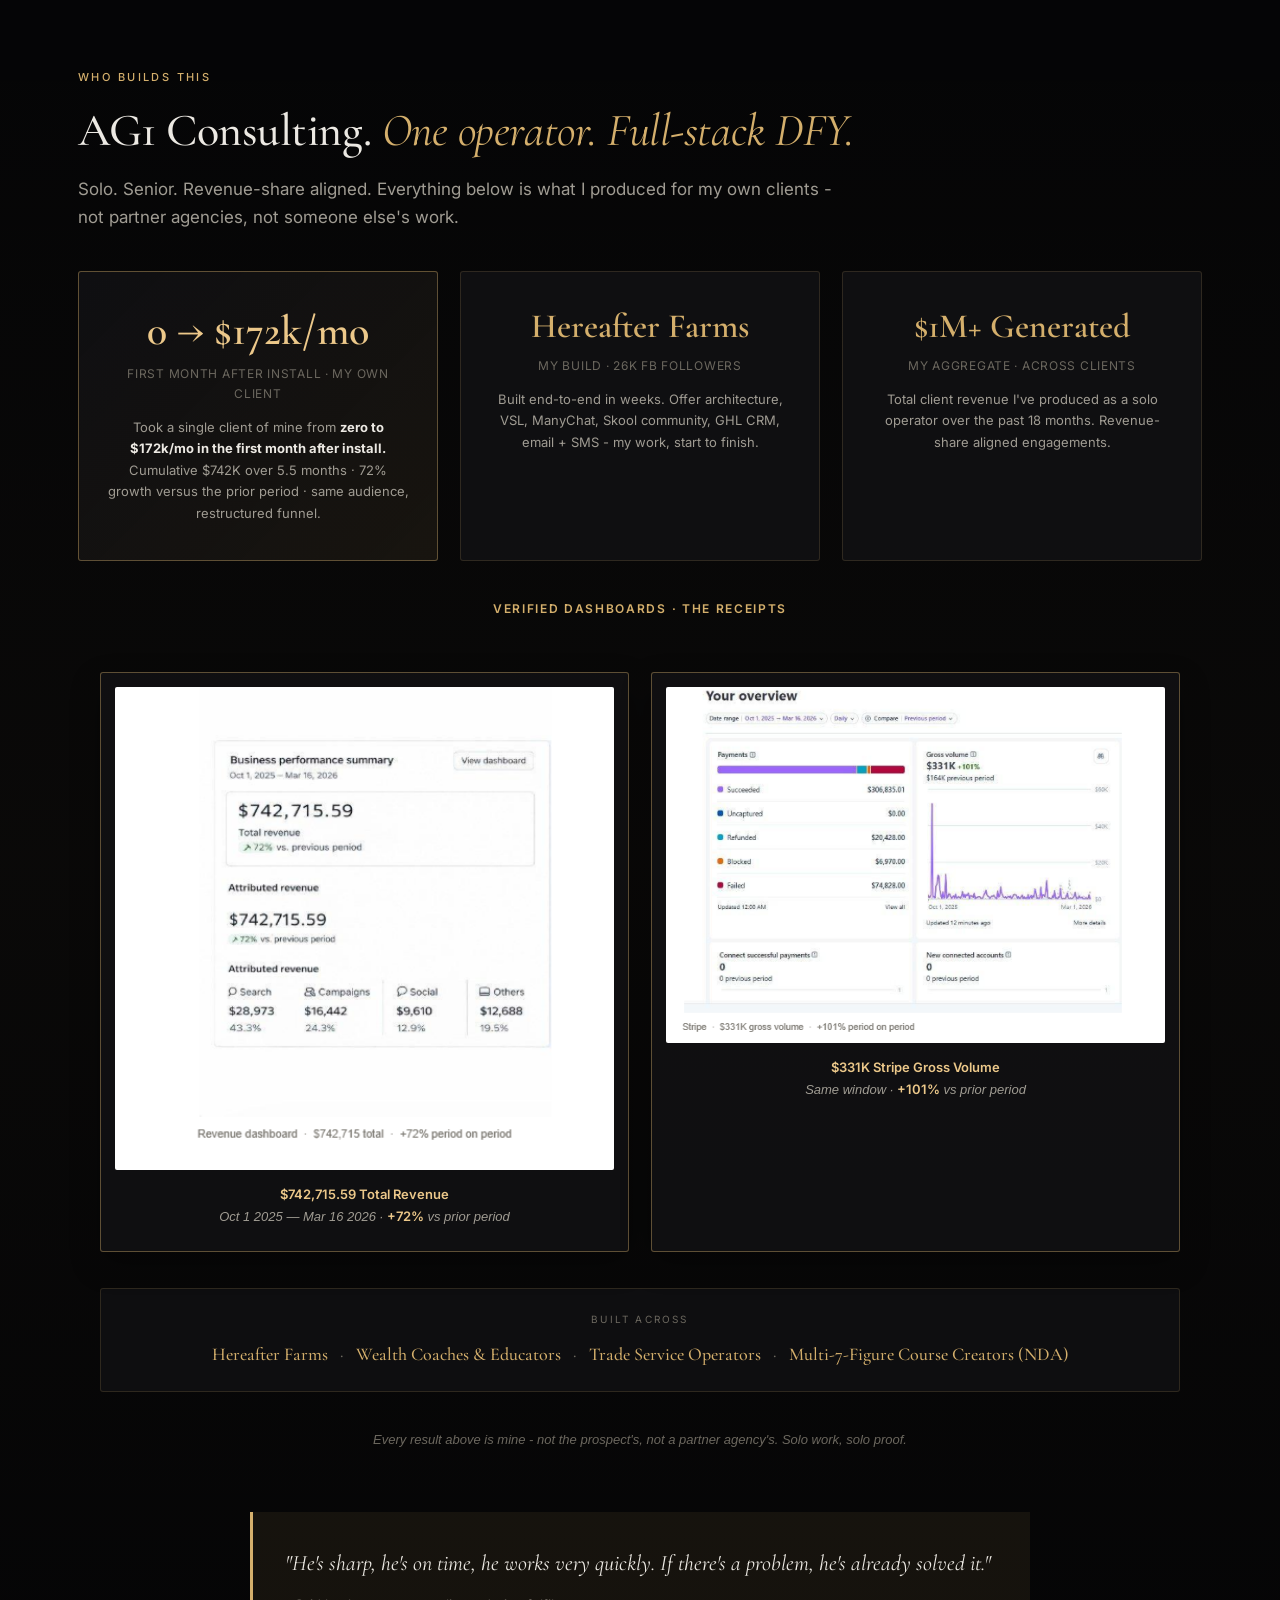
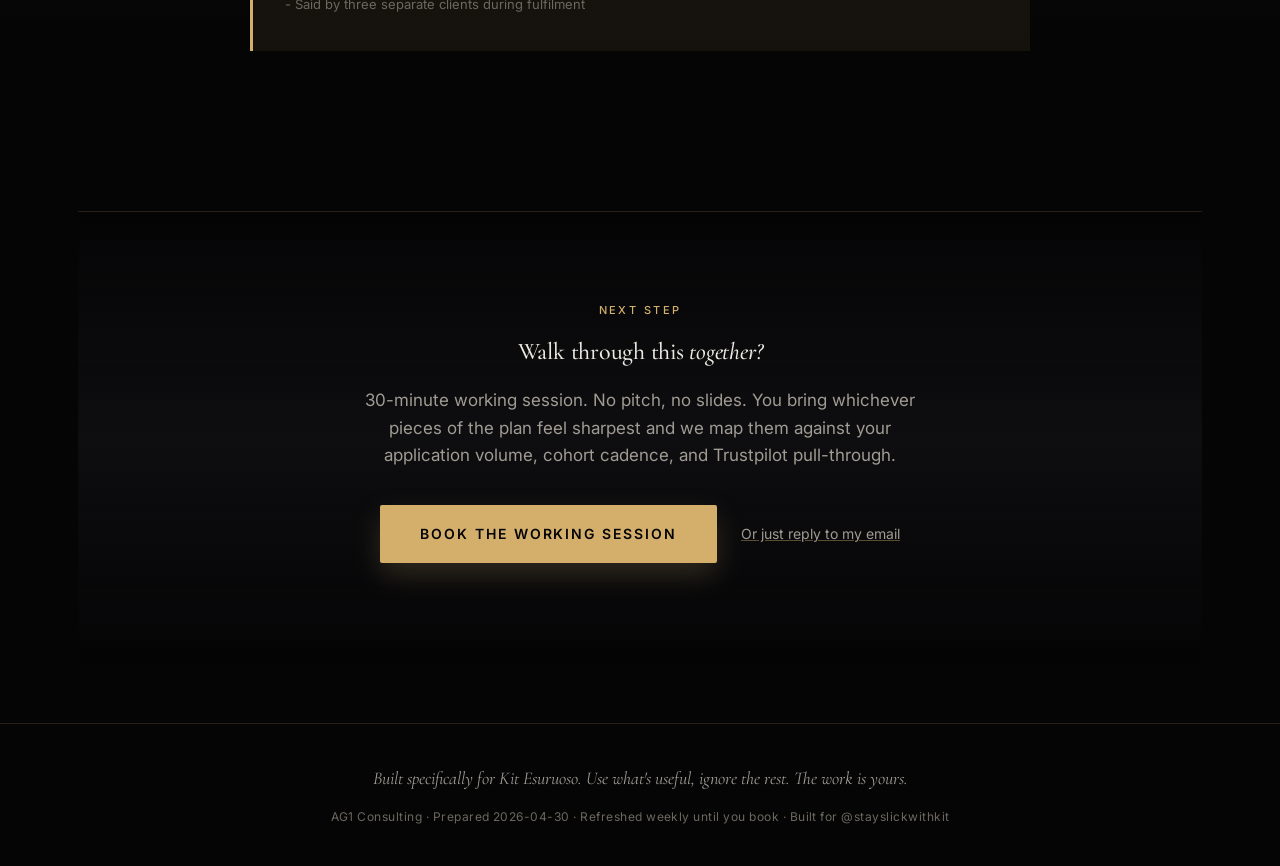
==== commit 2064adb3: "Link deliverables to .html versions, fix card spacing, ship docs.css + 7 deliverable HTML files" ====
--- a/index.html
+++ b/index.html
@@ -68,7 +68,7 @@
   .future-pace strong{color:var(--loss-red-bright);font-weight:600;font-style:normal}
   .future-pace .pace-label{font-size:10px;letter-spacing:0.18em;text-transform:uppercase;color:var(--loss-red-bright);font-weight:600;font-style:normal;display:inline-block;margin-right:6px}
   .bot-card .impact{margin-top:18px;padding-top:18px;border-top:1px solid var(--border);font-family:'Cormorant Garamond',serif;font-size:18px;color:var(--gold-bright);font-style:italic;line-height:1.5}
-  .deliverables-grid{display:grid;grid-template-columns:repeat(3,1fr);gap:18px;margin-top:32px}
+  .deliverables-grid{display:grid;grid-template-columns:repeat(3,1fr);gap:18px;margin-top:32px;align-items:start}
   @media(max-width:900px){.deliverables-grid{grid-template-columns:repeat(2,1fr)}}
   @media(max-width:600px){.deliverables-grid{grid-template-columns:1fr}}
   .del-card{padding:26px 22px;background:var(--bg-card);border:1px solid var(--border);border-radius:3px;backdrop-filter:blur(8px);transition:all 0.3s ease;display:flex;flex-direction:column}
@@ -252,49 +252,49 @@
 <span class="tag">Phase 1</span>
 <h3>VSL Preview Script</h3>
 <p>4-min "A Word From Kit" script structure - cold open, philosophy, archetype calibration, screen mechanic, application invite.</p>
-<a href="vsl-preview.md" target="_blank">Open →</a>
+<a href="vsl-preview.html" target="_blank">Open →</a>
 </div>
 
 <div class="del-card">
 <span class="tag">Phase 1+2</span>
 <h3>Email Sequences</h3>
 <p>Pre-call nurture (3 touches), post-call (4 touches over 14 days), 10-day welcome flow for new subscribers.</p>
-<a href="email-sequence.md" target="_blank">Open →</a>
+<a href="email-sequence.html" target="_blank">Open →</a>
 </div>
 
 <div class="del-card">
 <span class="tag">Phase 3</span>
 <h3>Content Strategy</h3>
 <p>60-hook bank pivoting toward Founder / Senior Operator / Reset archetypes. Reel format, podcast pivot, photoshoot brief.</p>
-<a href="content-strategy.md" target="_blank">Open →</a>
+<a href="content-strategy.html" target="_blank">Open →</a>
 </div>
 
 <div class="del-card">
 <span class="tag">Lead Doc</span>
 <h3>Bottleneck Analysis</h3>
 <p>Three bottlenecks ranked by revenue impact. Year-1 floor math. Stacked outcome table.</p>
-<a href="bottleneck-analysis.md" target="_blank">Open →</a>
+<a href="bottleneck-analysis.html" target="_blank">Open →</a>
 </div>
 
 <div class="del-card">
 <span class="tag">Foundation</span>
 <h3>Copy Strategy</h3>
 <p>Voice, brand pillars, headline bank, the framing AG1 will write to across landing, email, and reels.</p>
-<a href="copy-strategy.md" target="_blank">Open →</a>
+<a href="copy-strategy.html" target="_blank">Open →</a>
 </div>
 
 <div class="del-card">
 <span class="tag">Architecture</span>
 <h3>Funnel Blueprint</h3>
 <p>Full funnel diagram, phase mapping, tech stack, integration points (Typeform → Calendly → Kajabi → Email).</p>
-<a href="funnel-blueprint.md" target="_blank">Open →</a>
+<a href="funnel-blueprint.html" target="_blank">Open →</a>
 </div>
 
 <div class="del-card">
 <span class="tag">Source</span>
 <h3>Research File</h3>
 <p>Identity, audience, current offer stack, funnel state, sensitivities, pitch leverage.</p>
-<a href="research.md" target="_blank">Open →</a>
+<a href="research.html" target="_blank">Open →</a>
 </div>
 </div>
 </div>
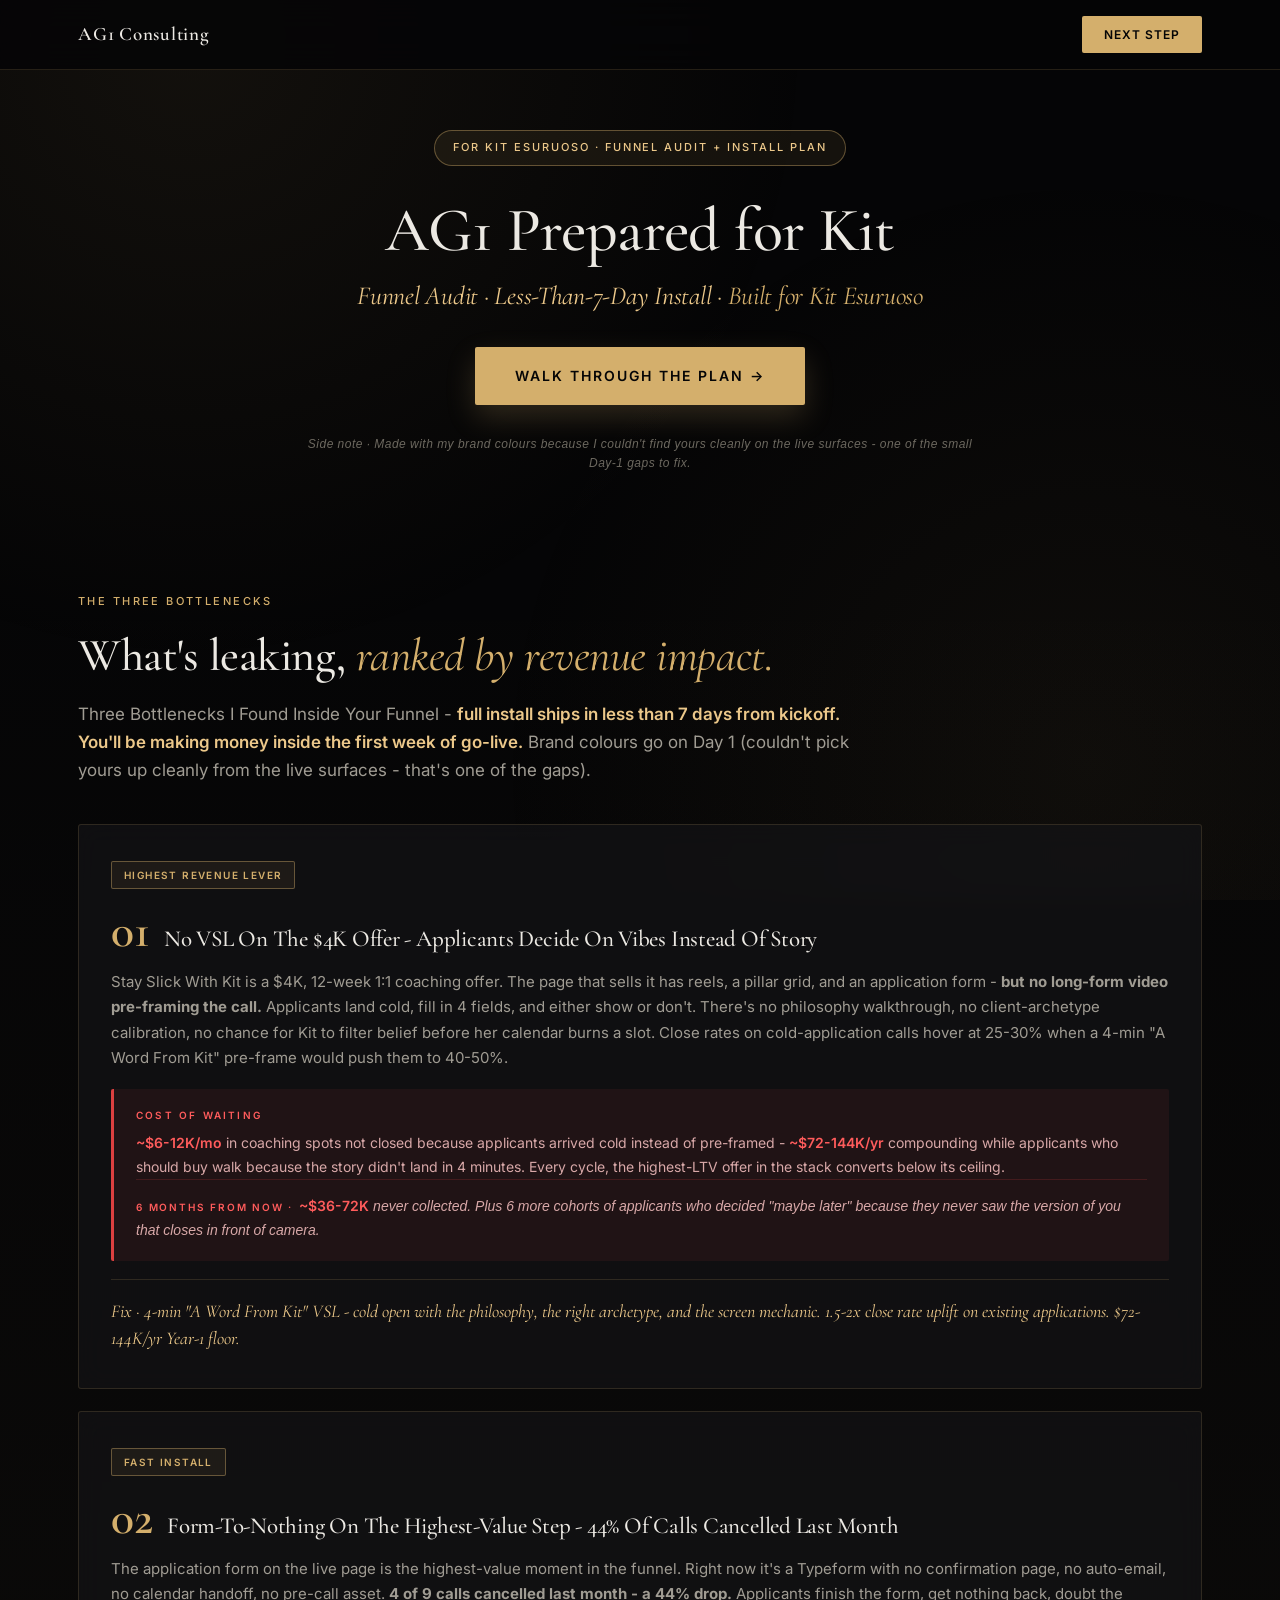
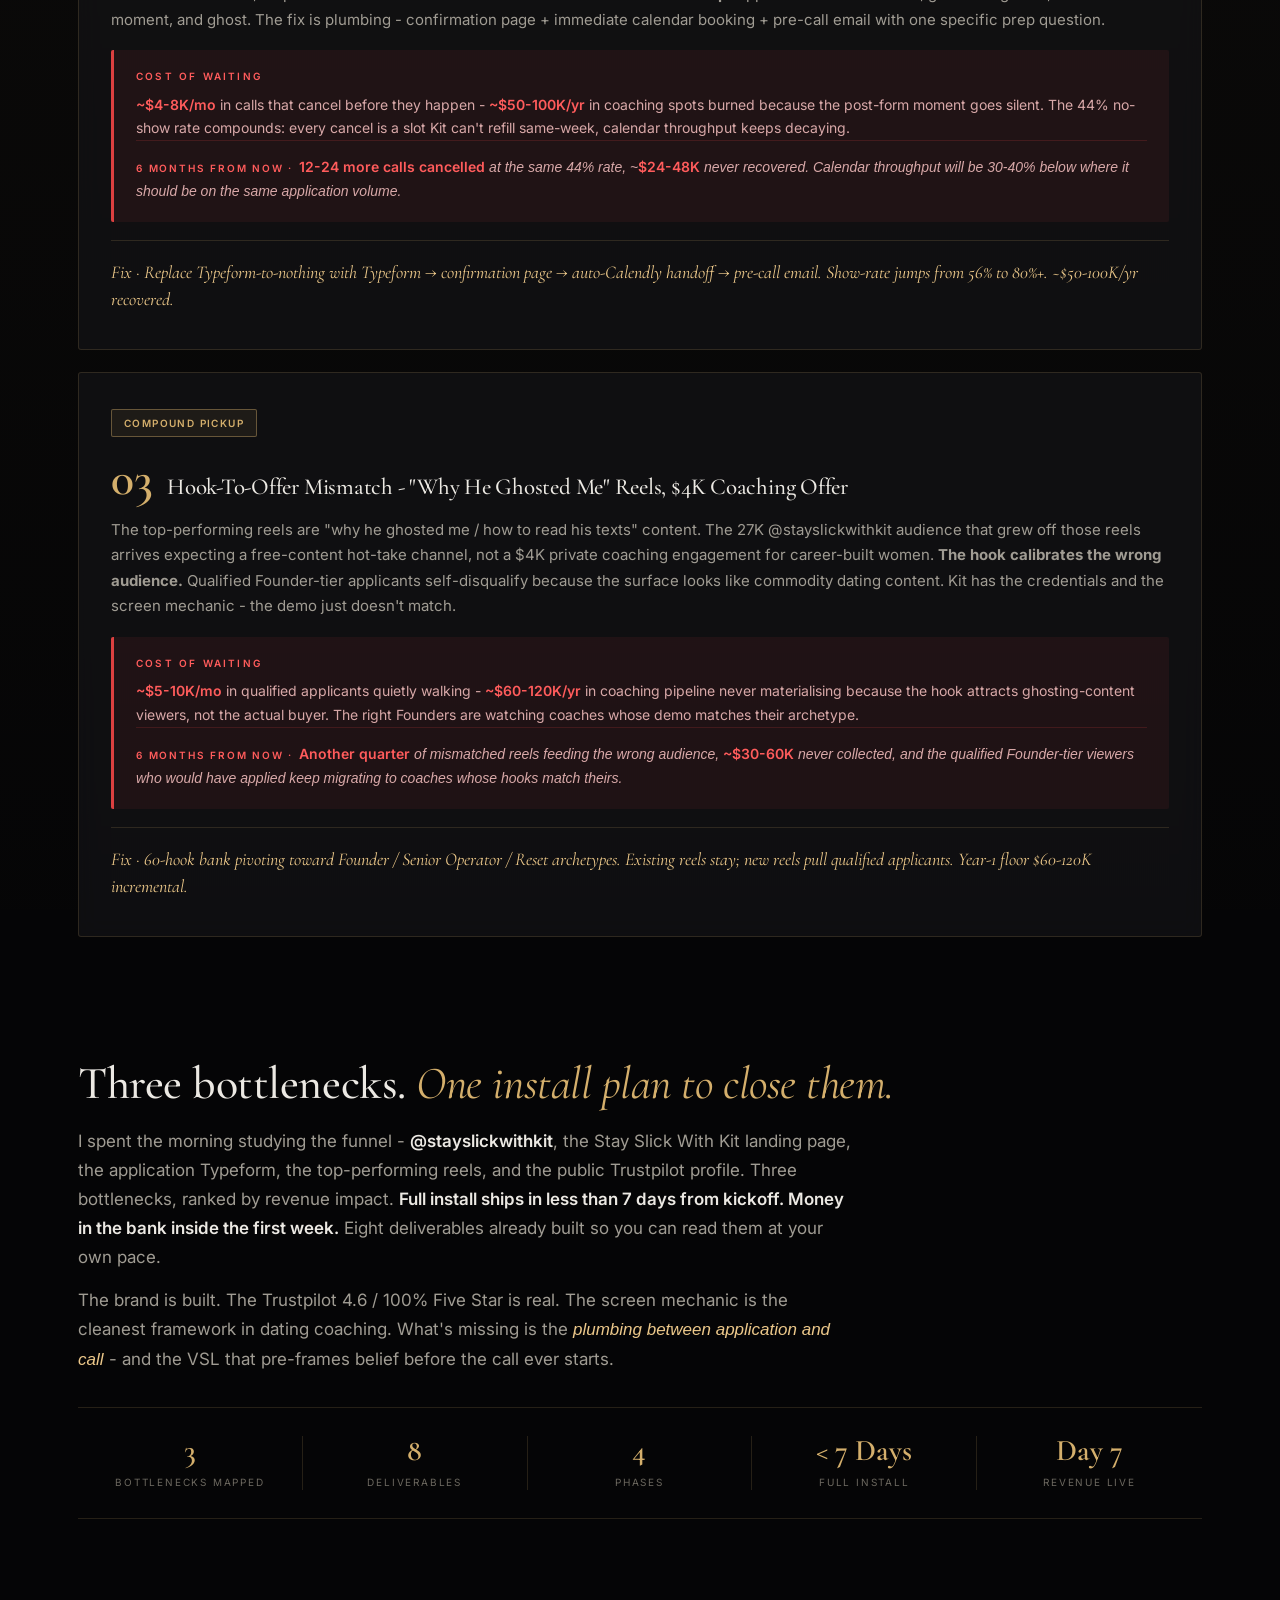
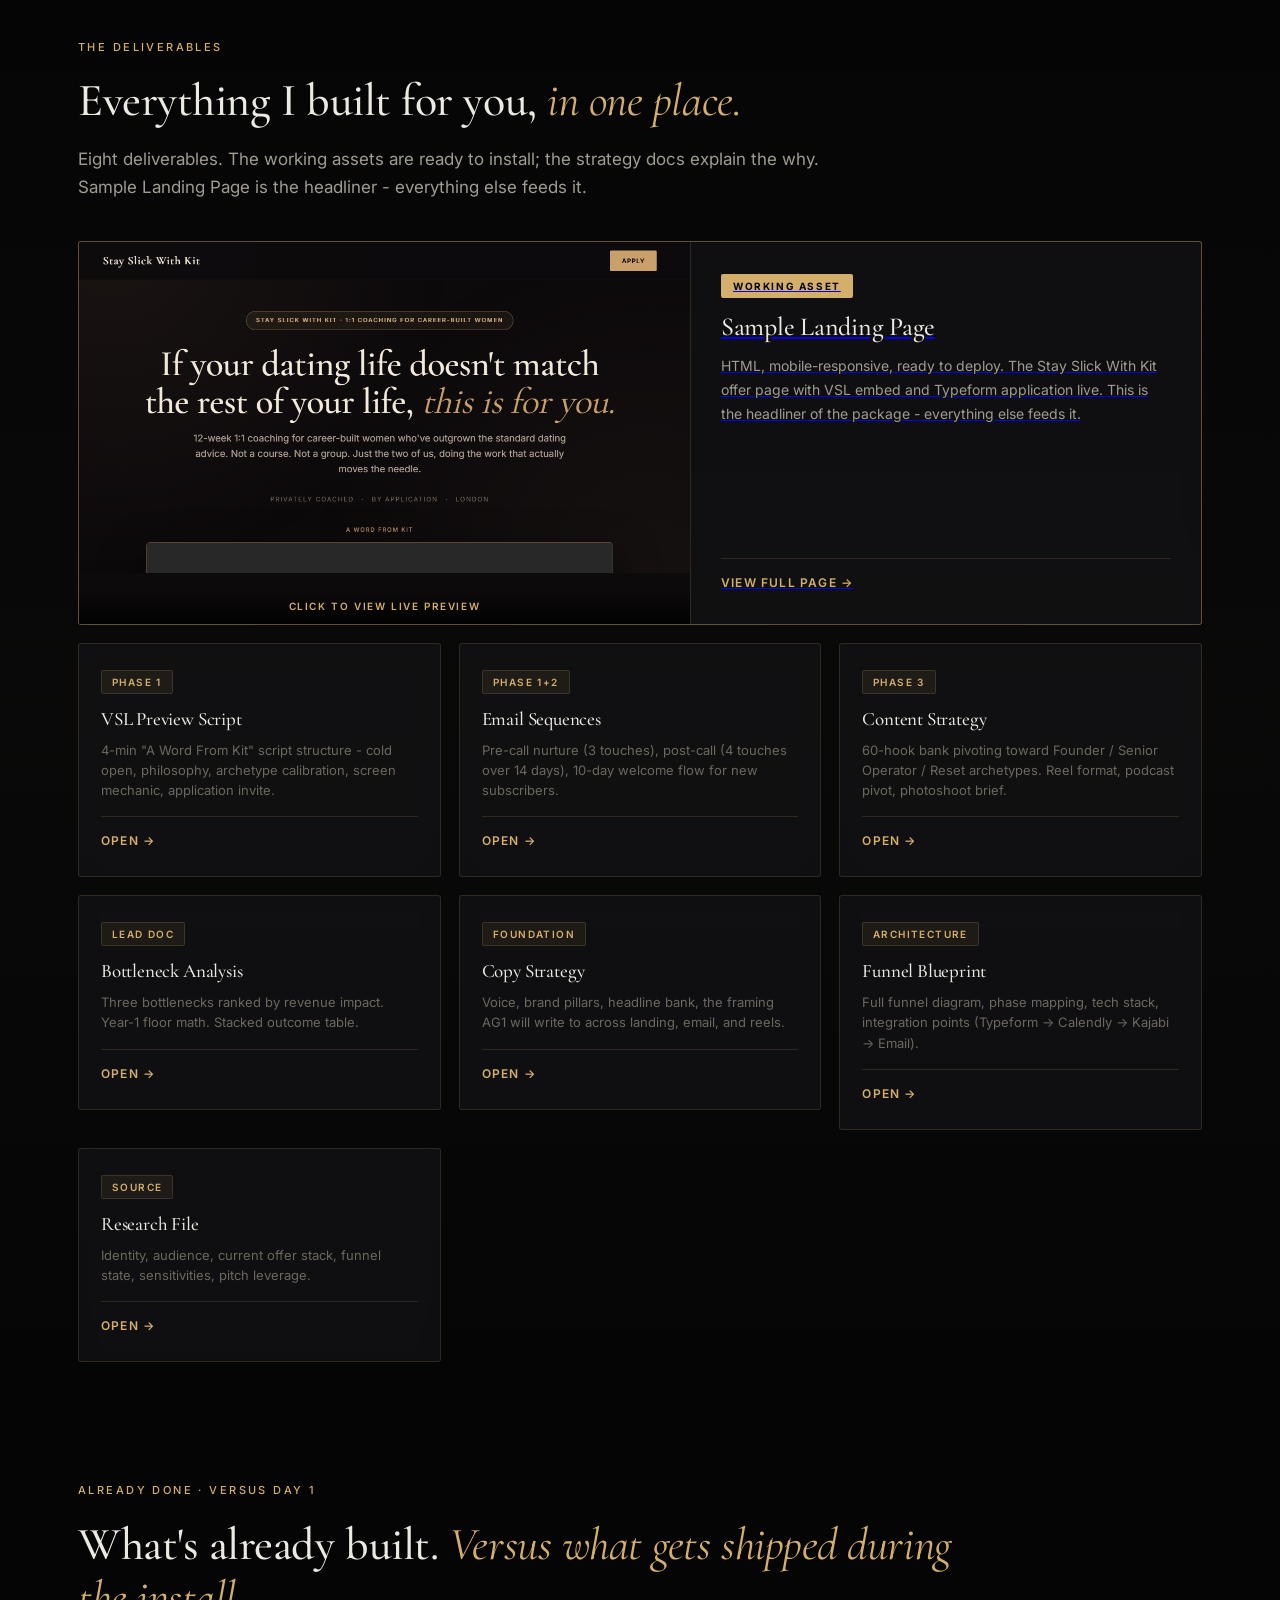
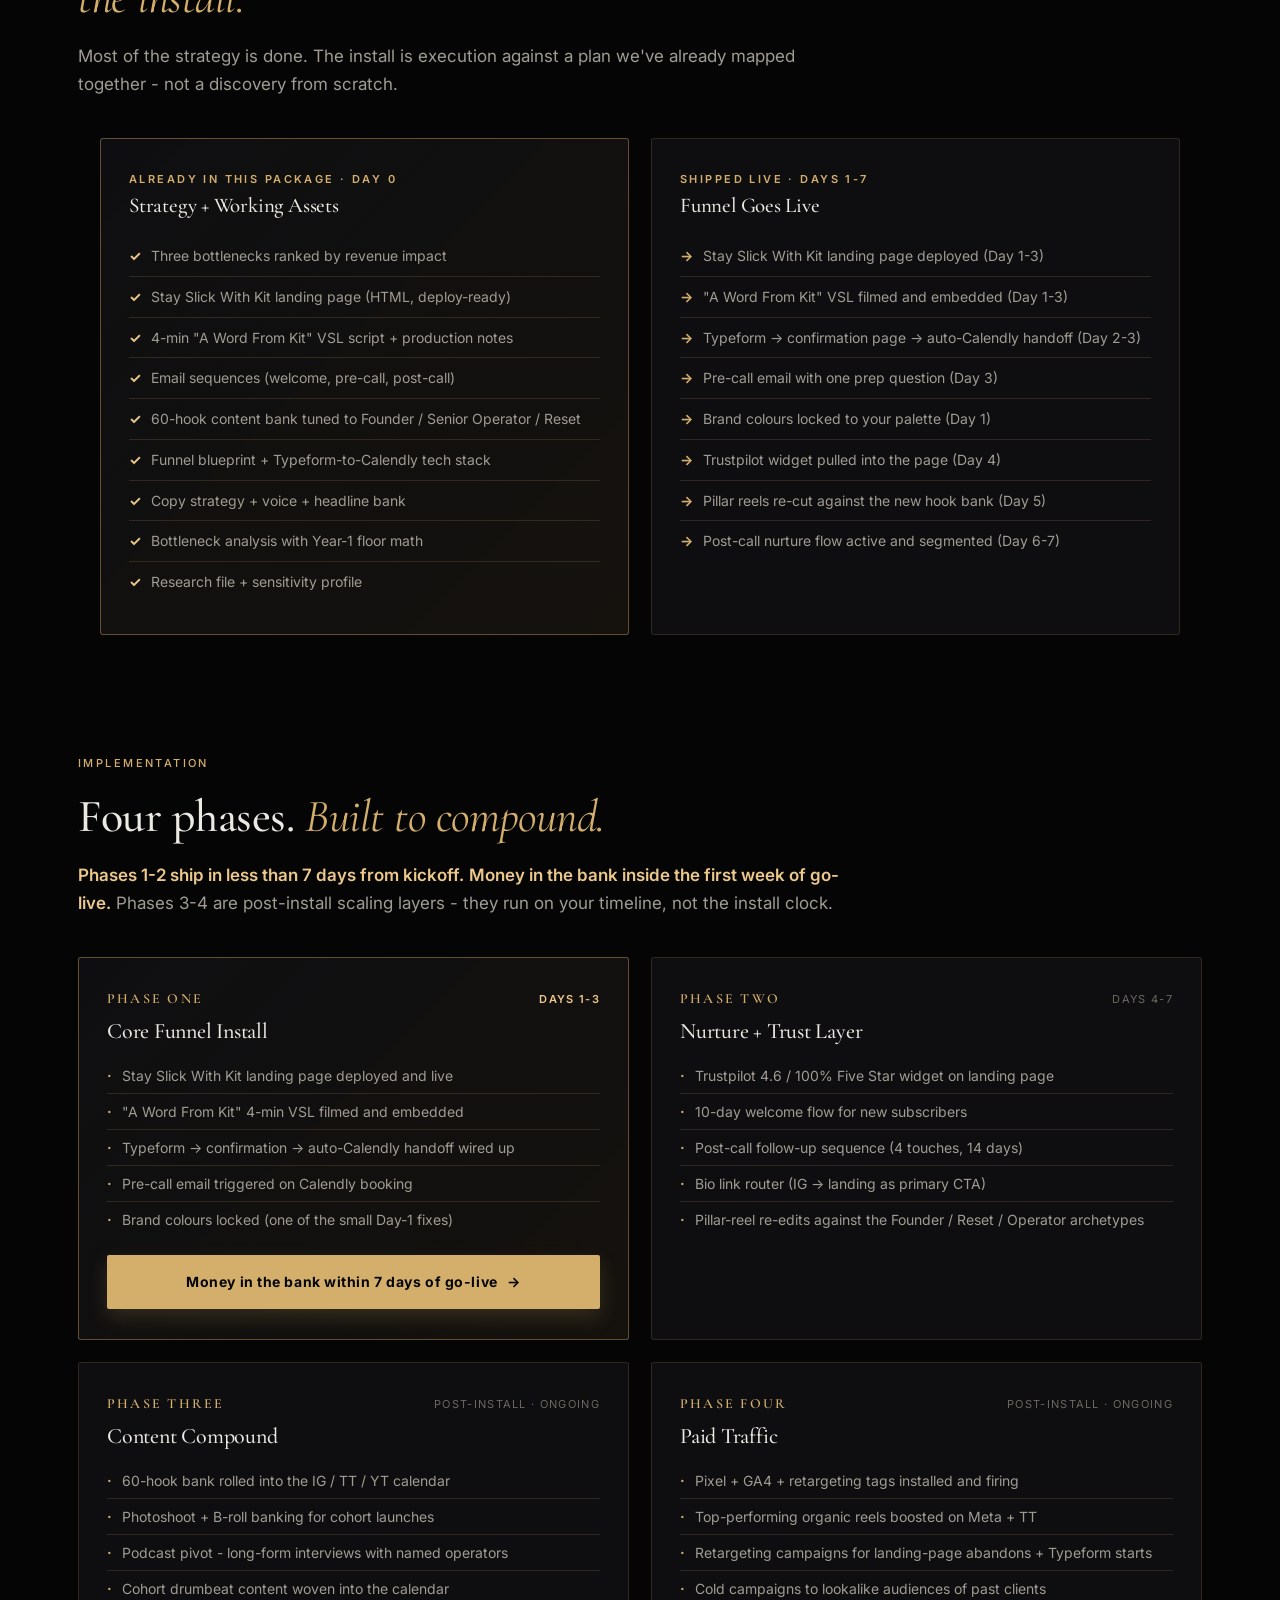
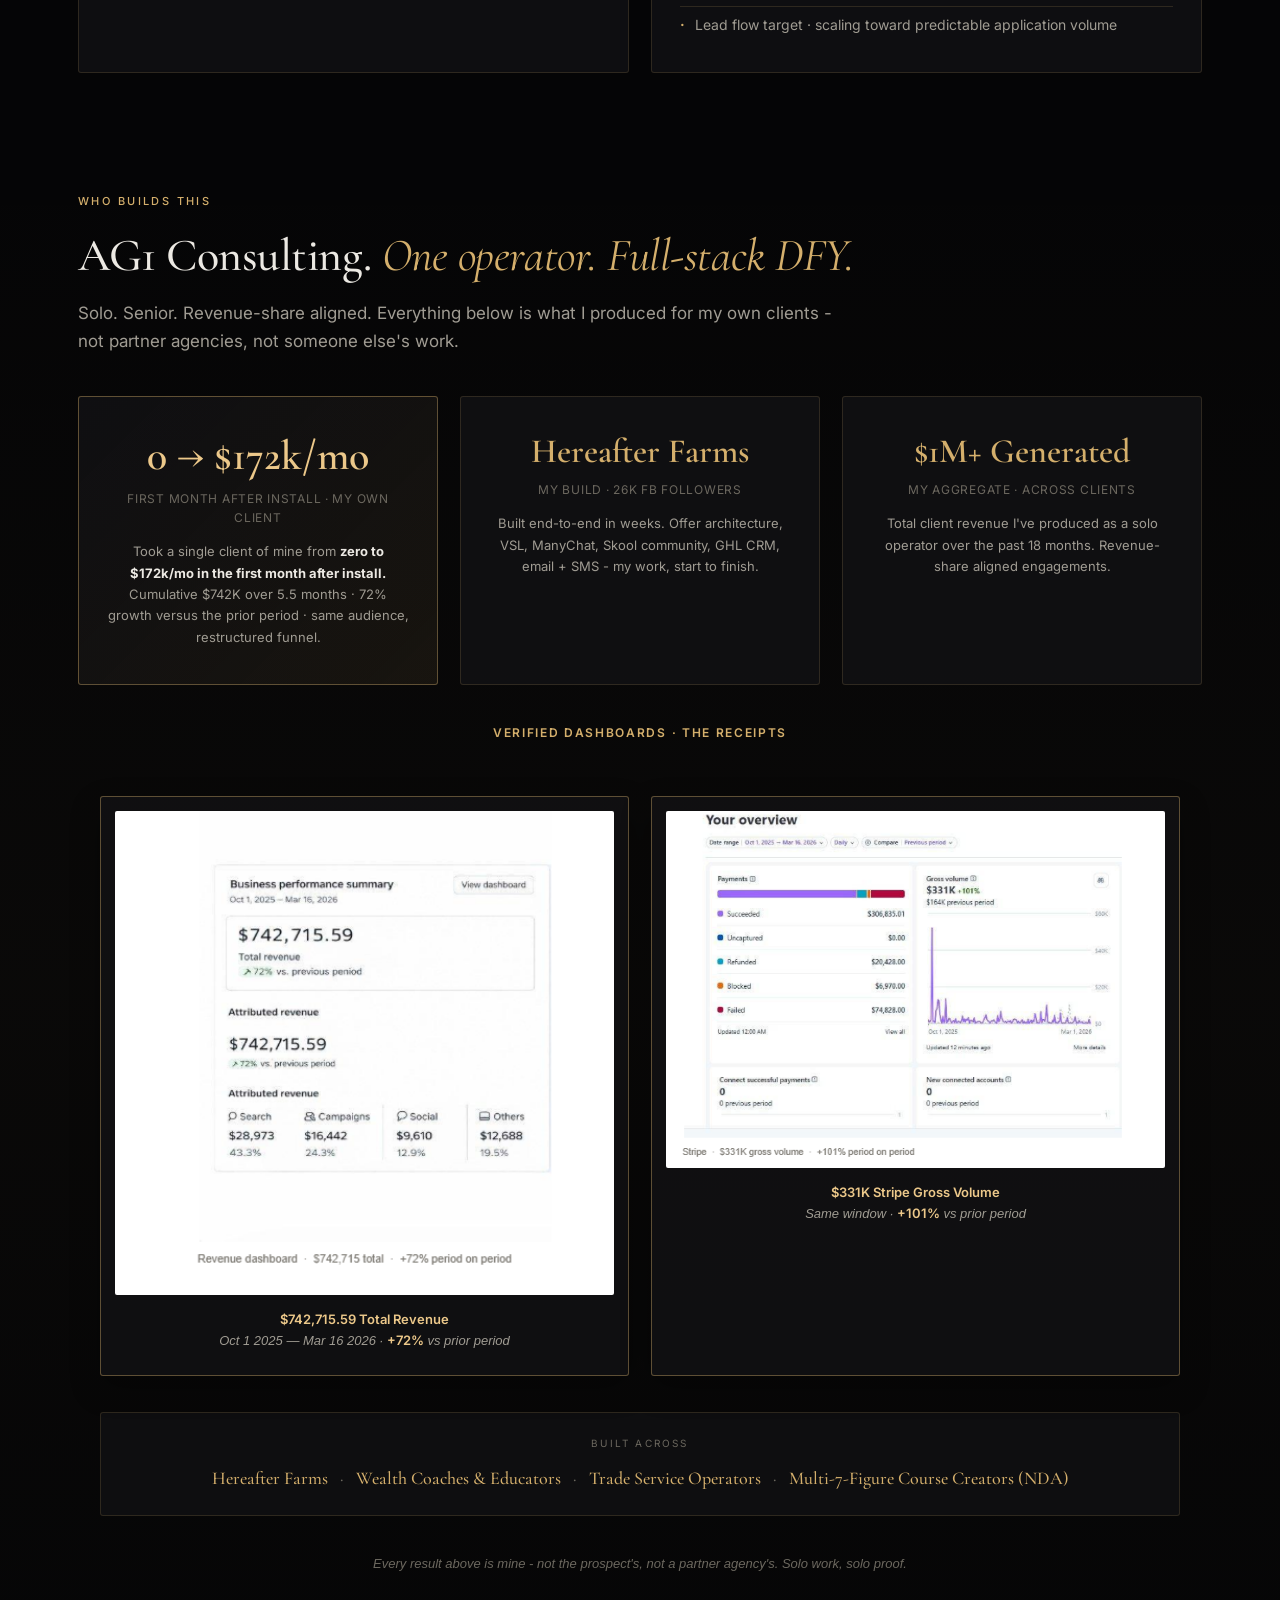
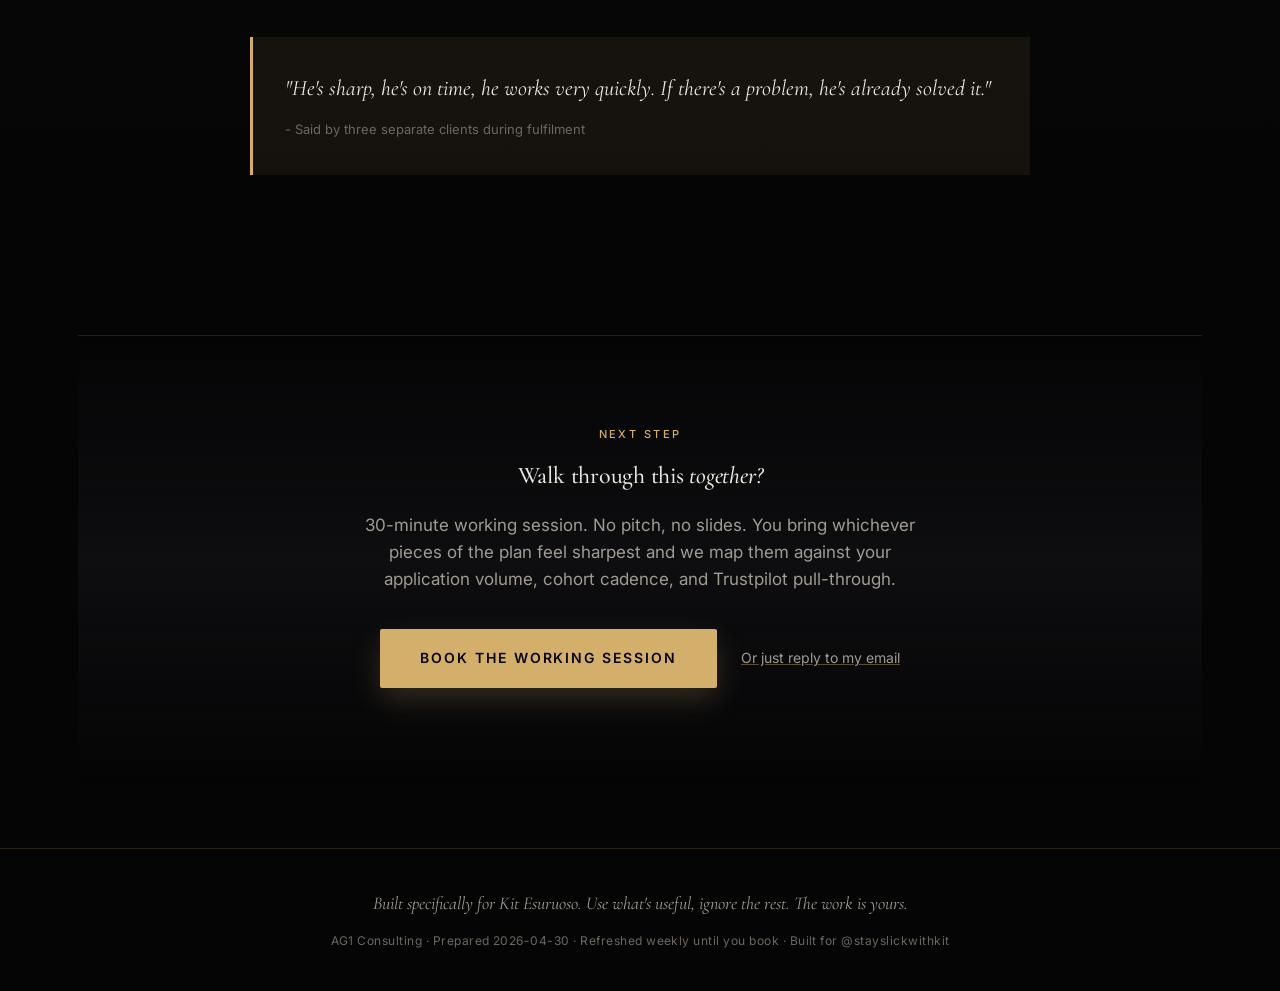
==== commit d5f0f716: "Restructure: featured Sample Landing Page spans full width above grid; remove .md files so old links" ====
--- a/index.html
+++ b/index.html
@@ -68,7 +68,21 @@
   .future-pace strong{color:var(--loss-red-bright);font-weight:600;font-style:normal}
   .future-pace .pace-label{font-size:10px;letter-spacing:0.18em;text-transform:uppercase;color:var(--loss-red-bright);font-weight:600;font-style:normal;display:inline-block;margin-right:6px}
   .bot-card .impact{margin-top:18px;padding-top:18px;border-top:1px solid var(--border);font-family:'Cormorant Garamond',serif;font-size:18px;color:var(--gold-bright);font-style:italic;line-height:1.5}
-  .deliverables-grid{display:grid;grid-template-columns:repeat(3,1fr);gap:18px;margin-top:32px;align-items:start}
+  .deliverable-featured{margin-top:32px;margin-bottom:18px;padding:0;background:var(--bg-card);border:1px solid var(--border-strong);border-radius:3px;backdrop-filter:blur(8px);overflow:hidden;display:grid;grid-template-columns:1.2fr 1fr;gap:0;transition:all 0.3s ease}
+  @media(max-width:760px){.deliverable-featured{grid-template-columns:1fr}}
+  .deliverable-featured:hover{transform:translateY(-2px)}
+  .deliverable-featured .featured-thumb-wrap{position:relative;overflow:hidden;border-right:1px solid var(--border)}
+  @media(max-width:760px){.deliverable-featured .featured-thumb-wrap{border-right:0;border-bottom:1px solid var(--border)}}
+  .deliverable-featured .featured-thumb{width:100%;height:100%;display:block;object-fit:cover;object-position:top center;aspect-ratio:16/10;transition:transform 0.4s ease}
+  .deliverable-featured:hover .featured-thumb{transform:scale(1.03)}
+  .deliverable-featured .featured-overlay{position:absolute;bottom:0;left:0;right:0;padding:10px 14px;background:linear-gradient(180deg,transparent,rgba(0,0,0,0.85));font-size:10px;letter-spacing:0.16em;text-transform:uppercase;color:var(--gold);text-align:center;font-weight:600}
+  .deliverable-featured .featured-info{padding:32px 30px;display:flex;flex-direction:column;justify-content:center}
+  .deliverable-featured .tag{display:inline-block;padding:4px 12px;background:var(--gold);color:var(--bg-deep);border-radius:2px;font-size:10px;font-weight:700;letter-spacing:0.16em;text-transform:uppercase;margin-bottom:14px;align-self:flex-start}
+  .deliverable-featured h3{font-size:26px;margin-bottom:12px;color:var(--text-primary);font-weight:500}
+  .deliverable-featured p{color:var(--text-secondary);font-size:14px;line-height:1.7;margin-bottom:18px}
+  .deliverable-featured .view-link{color:var(--gold);font-size:12px;font-weight:600;letter-spacing:0.1em;text-transform:uppercase;text-decoration:none;border-top:1px solid var(--border);padding-top:14px;margin-top:auto;align-self:flex-start;width:100%}
+  .deliverable-featured .view-link:hover{color:var(--gold-bright)}
+  .deliverables-grid{display:grid;grid-template-columns:repeat(3,1fr);gap:18px;margin-top:18px;align-items:start;grid-auto-rows:min-content}
   @media(max-width:900px){.deliverables-grid{grid-template-columns:repeat(2,1fr)}}
   @media(max-width:600px){.deliverables-grid{grid-template-columns:1fr}}
   .del-card{padding:26px 22px;background:var(--bg-card);border:1px solid var(--border);border-radius:3px;backdrop-filter:blur(8px);transition:all 0.3s ease;display:flex;flex-direction:column}
@@ -236,18 +250,20 @@
 <h2 class="section-title">Everything I built for you, <em>in one place.</em></h2>
 <p class="section-sub">Eight deliverables. The working assets are ready to install; the strategy docs explain the why. Sample Landing Page is the headliner - everything else feeds it.</p>
 
-<div class="deliverables-grid">
-<div class="del-card featured">
-<a href="landing-page.html" target="_blank" class="preview-thumb-link">
-<img src="proof/landing-preview.png?v=3" alt="Stay Slick With Kit landing page preview" class="preview-thumb">
-<div class="preview-overlay">Click to View Live Preview</div>
-</a>
+<a href="landing-page.html" target="_blank" class="deliverable-featured">
+<div class="featured-thumb-wrap">
+<img src="proof/landing-preview.png?v=4" alt="Stay Slick With Kit landing page preview" class="featured-thumb">
+<div class="featured-overlay">Click to View Live Preview</div>
+</div>
+<div class="featured-info">
 <span class="tag">Working Asset</span>
 <h3>Sample Landing Page</h3>
-<p>HTML, mobile-responsive, ready to deploy. The Stay Slick With Kit offer page with VSL embed and Typeform application live.</p>
-<a href="landing-page.html" target="_blank">View Full Page →</a>
-</div>
-
+<p>HTML, mobile-responsive, ready to deploy. The Stay Slick With Kit offer page with VSL embed and Typeform application live. This is the headliner of the package - everything else feeds it.</p>
+<span class="view-link">View Full Page →</span>
+</div>
+</a>
+
+<div class="deliverables-grid">
 <div class="del-card">
 <span class="tag">Phase 1</span>
 <h3>VSL Preview Script</h3>
